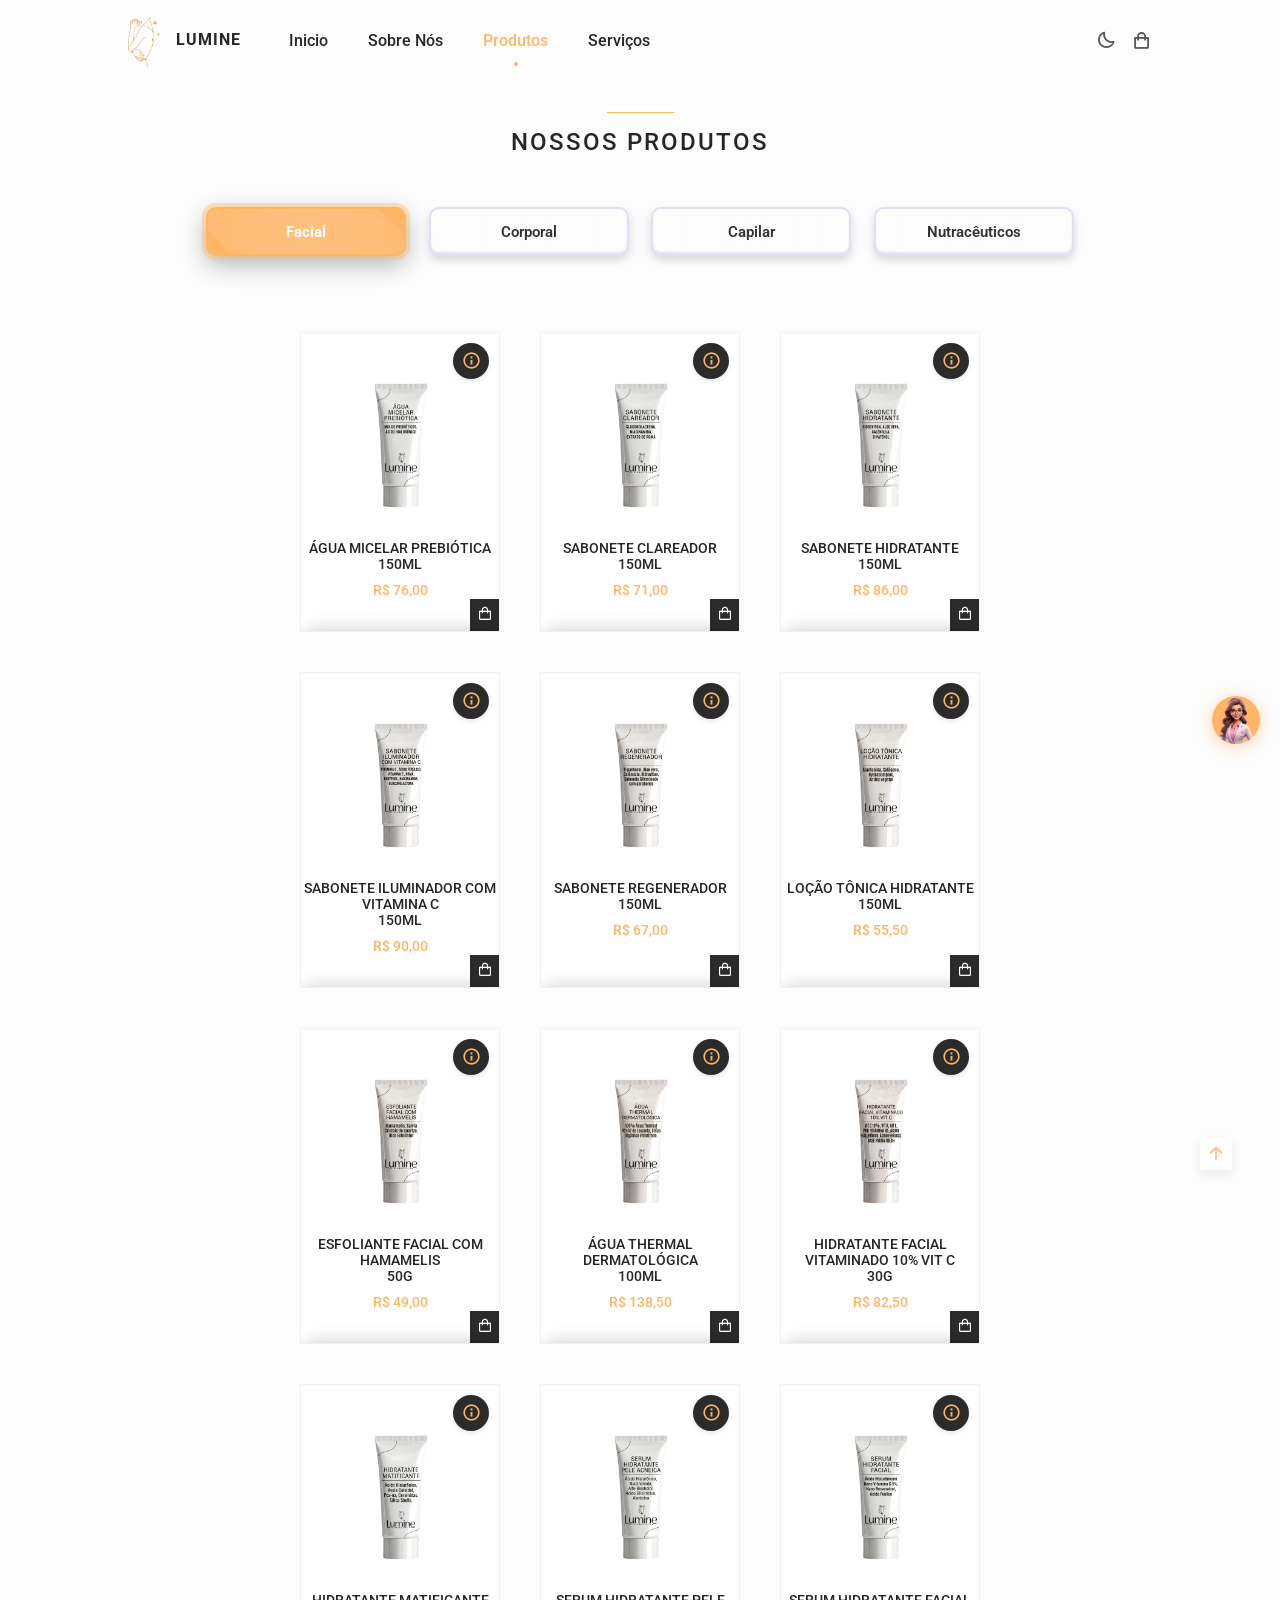
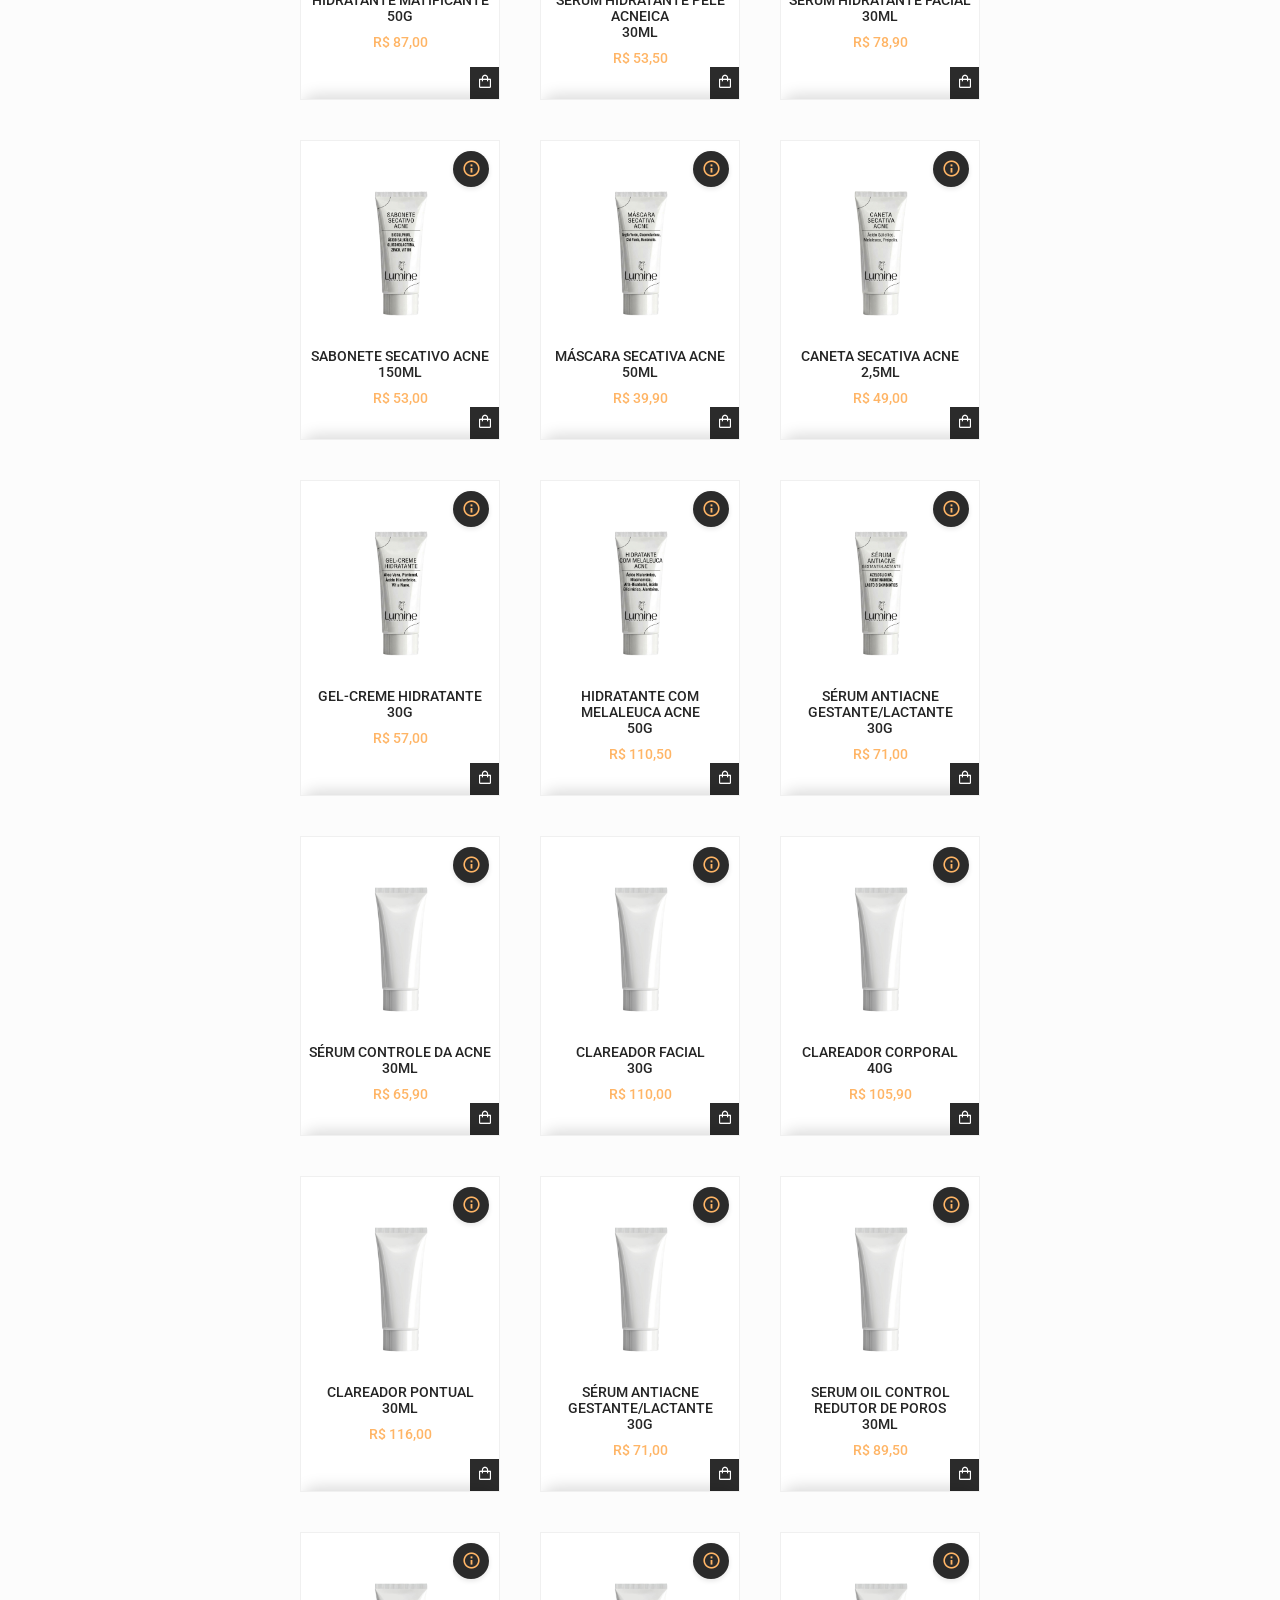
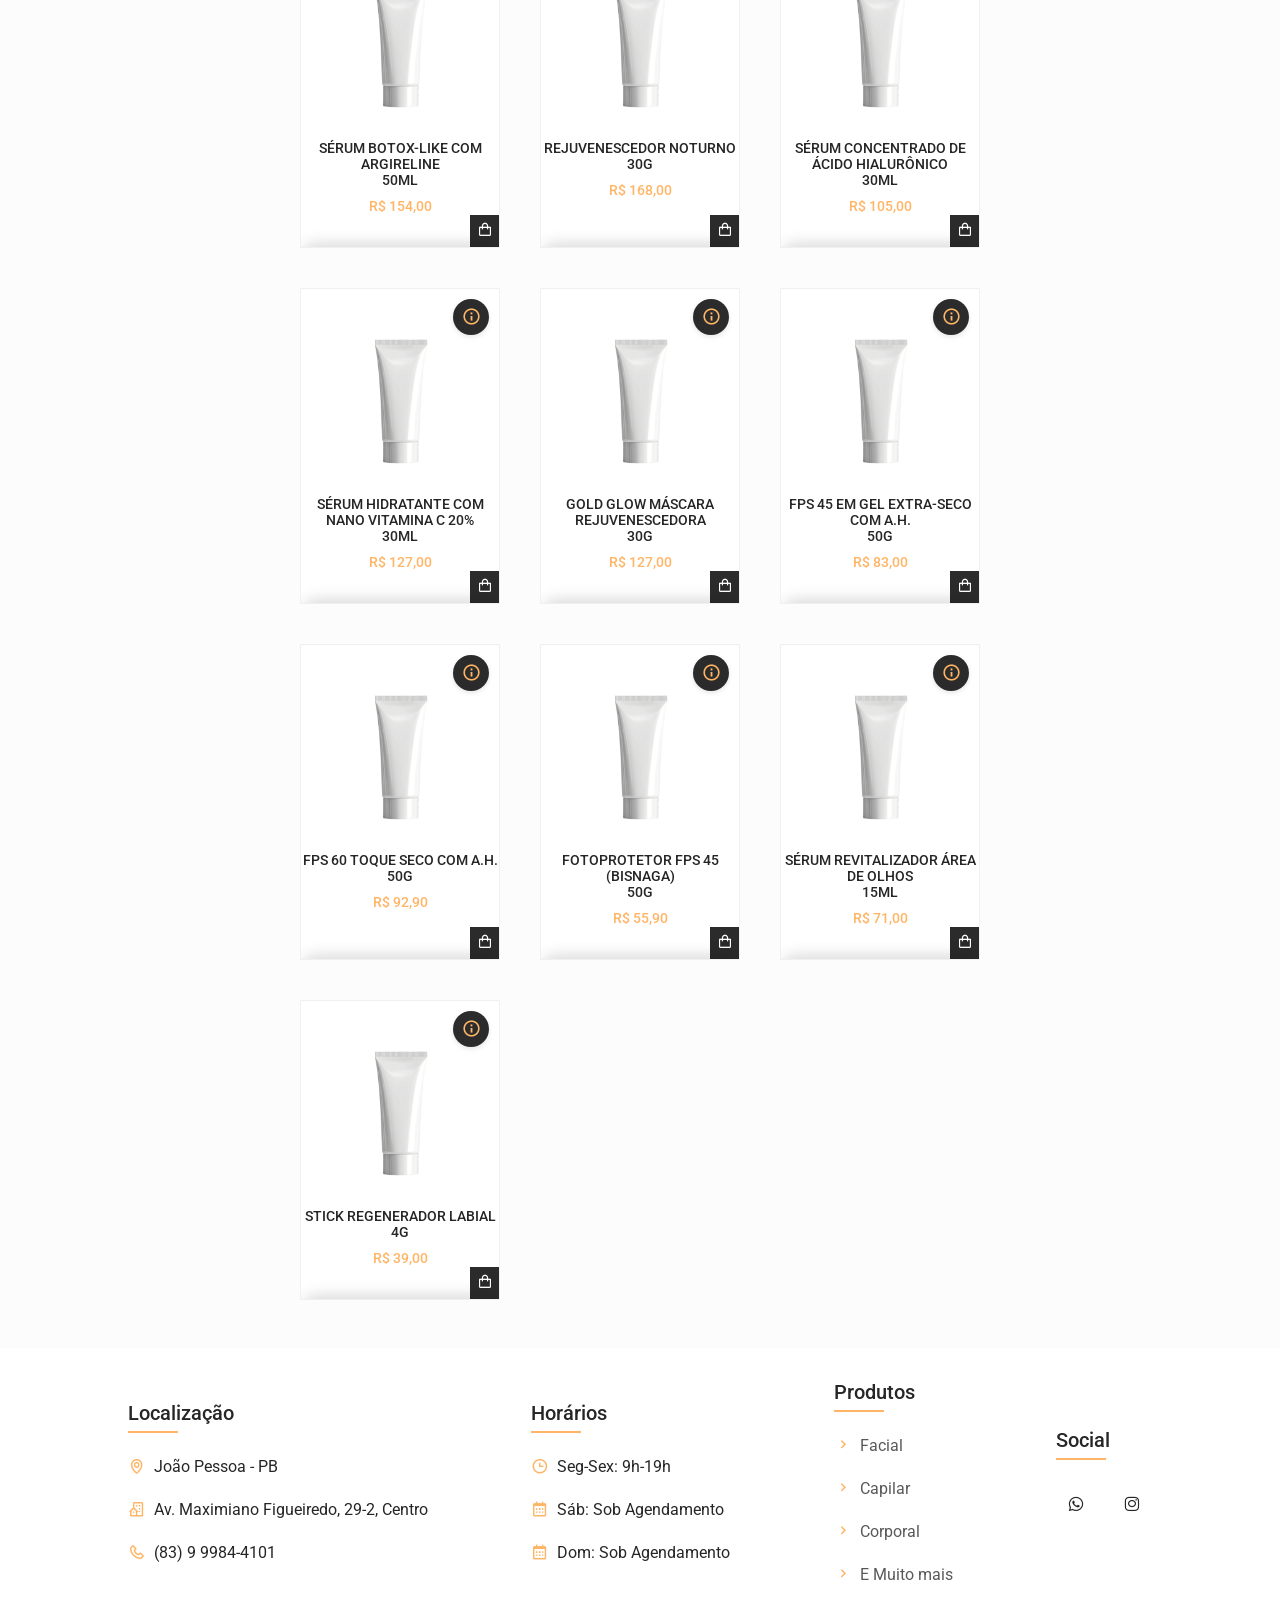
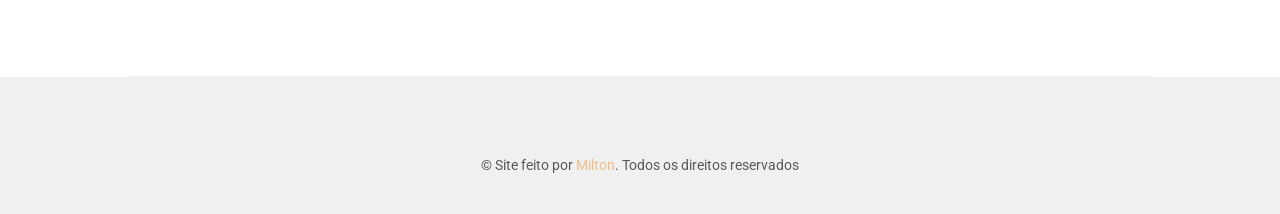
==== produtos.html @ 4dd84fb2 "Atualizando algumas informações de fotos para os produtos" ====
<!DOCTYPE html>
<html lang="pt-br">
  <head>
    <meta charset="UTF-8" />
    <meta name="viewport" content="width=device-width, initial-scale=1.0" />

    <!--=============== FAVICON ===============-->
    <link
      rel="shortcut icon"
      href="assets/img/Silhueta 03.png"
      type="image/x-icon"
    />

    <!--=============== BOXICONS ===============-->
    <link
      rel="stylesheet"
      href="https://cdn.jsdelivr.net/npm/boxicons@latest/css/boxicons.min.css"
    />

    <!--=============== SWIPER CSS ===============-->
    <link rel="stylesheet" href="assets/css/swiper-bundle.min.css" />

    <!--=============== CSS ===============-->
    <link rel="stylesheet" href="assets/css/styles.css" />
    <!-- rodape -->
    <link rel="stylesheet" href="assets/css/rodape.css" />
    <link rel="stylesheet" href="assets/css/swiper-bundle.min.css" />
    <!-- css sobre -->
    <link rel="stylesheet" href="assets/css/sobre.css" />
    <!-- Rodape -->
    <link rel="stylesheet" href="assets/css/rodape.css" />
    <link rel="shortcut icon" href="assets/img/Silhueta png 01.png" type="image/x-icon">

    <!-- produtos  -->
    <title>Lumine</title>
  </head>
  <body>
    <!--==================== HEADER ====================-->
    <header class="header" id="header">
      <nav class="nav container">
        <a href="index.html" class="nav__logo">
          <img
            src="./assets/img/Silhueta png 01.png"
            alt="Lumine"
            class="nav__logo-icon"
            onerror="this.style.display='none'"
          />
          <span>Lumine</span>
        </a>

        <div class="nav__menu" id="nav-menu">
          <ul class="nav__list">
            <li class="nav__item">
              <a href="index.html" class="nav__link">Inicio</a>
            </li>
            <li class="nav__item">
              <a href="sobre.html" class="nav__link">Sobre Nós</a>
            </li>
            <li class="nav__item">
              <a href="produtos.html" class="nav__link active-link">Produtos</a>
            </li>

            <li class="nav__item">
              <a href="servicos.html" class="nav__link">Serviços</a>
            </li>
          </ul>

          <div class="nav__close" id="nav-close">
            <i class="bx bx-x"></i>
          </div>
        </div>

        <div class="nav__btns">
          <!-- Theme change button -->
          <i class="bx bx-moon change-theme" id="theme-button"></i>

          <div class="nav__shop" id="cart-shop">
            <i class="bx bx-shopping-bag"></i>
          </div>

          <div class="nav__toggle" id="nav-toggle">
            <i class="bx bx-grid-alt"></i>
          </div>
        </div>
      </nav>
    </header>

    <!--==================== CART ====================-->
    <div class="cart" id="cart">
      <i class="bx bx-x cart__close" id="cart-close"></i>
      <h2 class="cart__title-center">Minha Sacola</h2>
      <div class="cart__container">
        <!-- Itens do carrinho serão adicionados dinamicamente aqui -->
      </div>
      <div class="cart__prices">
        <span class="cart__prices-item">0 items</span>
        <span class="cart__prices-total">$0</span>
      </div>
    </div>

    <!--==================== MAIN - APENAS PRODUTOS ====================-->
    <main class="main">
      <!--==================== PRODUTOS ====================-->
      <section class="products section container" id="products">
        <h2 class="section__title">Nossos Produtos</h2>

        <!-- Abas de Categorias (Responsivas) -->
        <div class="products__tabs">
          <button class="products__tab active" data-category="facial">
            Facial
          </button>
          <button class="products__tab" data-category="corporal">
            Corporal
          </button>
          <button class="products__tab" data-category="capilar">Capilar</button>
          <button class="products__tab" data-category="nutraceuticos">
            Nutracêuticos
          </button>
        </div>

        <style>
          /* Adicione isso no seu arquivo CSS */
          .nav__btns i {
            color: var(--text-color); /* Usa a cor do texto definida no tema */
            transition: color 0.3s ease;
          }

          /* No modo noturno, mesmo no topo da página */
          .dark-theme .nav__btns i {
            color: var(--text-color); /* Garante que a cor será visível */
          }

          /* Quando houver scroll */
          .scroll-header .nav__btns i {
            color: var(--text-color); /* Mantém a cor consistente */
          }
          /* Container de abas de produtos - ESTILO PRINCIPAL */
          /* CONTAINER PRINCIPAL */
          .products__tabs {
            display: flex;
            justify-content: center;
            flex-wrap: wrap;
            gap: 1rem;
            margin-bottom: 2.5rem;
            width: 100%;
            max-width: 100%;
            color: #333 !important; /* Cor fixa para modo claro */
          }
          .dark-theme .products__tab {
            color: white !important;
          }
          /* Isso deve resolver 99% dos casos */
          .products__tab:not(.active) {
            color: #333 !important;
          }

          .dark-theme .products__tab:not(.active) {
            color: white !important;
          }

          /* ESTILO BASE DOS BOTÕES */
          .products__tab {
            padding: 0.85rem 2rem;
            background: rgba(var(--button-color-rgb), 0.85);
            color: var(--text-color);
            border: 2px solid rgba(var(--first-color-rgb), 0.2);
            border-radius: 10px;
            cursor: pointer;
            font-size: 0.95rem;
            font-weight: 600;
            white-space: nowrap;
            transition: all 0.4s cubic-bezier(0.25, 0.8, 0.25, 1);
            backdrop-filter: blur(5px);
            box-shadow: 0 4px 8px rgba(0, 0, 0, 0.15),
              inset 0 1px 1px rgba(255, 255, 255, 0.1),
              inset 0 -2px 2px rgba(0, 0, 0, 0.1);
            position: relative;
            overflow: hidden;
            z-index: 1;
            text-align: center;
            flex: 1 0 auto;
            min-width: 120px;
            max-width: 200px;
            margin: 0.2rem;
          }

          /* EFEITO DE GRADIENTE ANIMADO */
          .products__tab::before {
            content: "";
            position: absolute;
            top: -100%;
            left: -100%;
            width: 300%;
            height: 300%;
            background: linear-gradient(
              45deg,
              transparent,
              rgba(255, 255, 255, 0.15),
              transparent
            );
            transform: rotate(45deg);
            transition: all 0.8s ease;
            z-index: -1;
          }

          /* HOVER EFFECT */
          .products__tab:hover {
            background: rgba(var(--button-color-alt-rgb), 0.9);
            color: #333 !important;
            transform: translateY(-3px);
            box-shadow: 0 8px 20px rgba(0, 0, 0, 0.2),
              inset 0 2px 2px rgba(255, 255, 255, 0.2),
              inset 0 -3px 3px rgba(0, 0, 0, 0.1);
            border-color: rgba(var(--first-color-rgb), 0.3);
          }

          .products__tab:hover::before {
            left: 100%;
            top: 100%;
          }

          /* BOTÃO ATIVO - DESTAQUE LARANJA COM PULSAÇÃO */
          .products__tab.active {
            background: hsl(31, 100%, 70%) !important;
            color: white !important; /* Mantém branco no laranja */
            font-weight: 700;
            animation: pulse-mobile 1.5s infinite;
            border-color: transparent;
            box-shadow: 0 0 0 4px rgba(255, 187, 102, 0.4),
              0 8px 25px rgba(0, 0, 0, 0.3);
          }

          /* ANIMAÇÃO DE PULSAÇÃO PARA DESKTOP */
          @keyframes pulse {
            0% {
              box-shadow: 0 0 0 0 rgba(255, 187, 102, 0.7),
                0 8px 25px rgba(0, 0, 0, 0.3);
            }
            70% {
              box-shadow: 0 0 0 15px rgba(255, 187, 102, 0),
                0 8px 25px rgba(0, 0, 0, 0.3);
            }
            100% {
              box-shadow: 0 0 0 0 rgba(255, 187, 102, 0),
                0 8px 25px rgba(0, 0, 0, 0.3);
            }
          }

          /* ANIMAÇÃO DE PULSAÇÃO OTIMIZADA PARA MOBILE */
          @keyframes pulse-mobile {
            0% {
              box-shadow: 0 0 0 0 rgba(255, 187, 102, 0.5),
                0 4px 12px rgba(0, 0, 0, 0.2);
            }
            70% {
              box-shadow: 0 0 0 10px rgba(255, 187, 102, 0),
                0 4px 12px rgba(0, 0, 0, 0.2);
            }
            100% {
              box-shadow: 0 0 0 0 rgba(255, 187, 102, 0),
                0 4px 12px rgba(0, 0, 0, 0.2);
            }
          }

          /* EFEITO DE CLIQUE */
          .products__tab:active {
            transform: scale(0.96) translateY(1px);
          }

          .products__tab:active::after {
            content: "";
            position: absolute;
            top: 50%;
            left: 50%;
            width: 8px;
            height: 8px;
            background: rgba(255, 255, 255, 0.9);
            border-radius: 100%;
            transform: scale(0);
            animation: splash 0.6s ease-out;
          }

          @keyframes splash {
            to {
              transform: scale(20);
              opacity: 0;
            }
          }

          /* RESPONSIVIDADE - 2 LINHAS COM 2 BOTÕES CADA */
          @media (max-width: 768px) {
            .products__tabs {
              display: grid;
              grid-template-columns: repeat(2, 1fr);
              gap: 0.8rem;
              padding: 0 0.5rem;
              justify-items: center;
            }

            .products__tab {
              width: 100%;
              max-width: 100%;
              padding: 0.8rem 0.5rem;
              font-size: 0.85rem;
              margin: 0;
              animation: none; /* Reset para garantir que pulse-mobile funcione */
            }

            /* Simplifica efeitos em mobile */
            .products__tab::before {
              display: none;
            }

            .products__tab:hover {
              transform: translateY(-2px);
            }

            .products__tab.active {
              animation: pulse-mobile 1.5s infinite; /* Agora funciona no mobile */
            }
          }

          /* AJUSTES PARA TELAS MUITO PEQUENAS */
          @media (max-width: 360px) {
            .products__tab {
              font-size: 0.8rem;
              padding: 0.7rem 0.3rem;
            }

            /* Pulsação mais sutil em telas muito pequenas */
            @keyframes pulse-mobile {
              0% {
                box-shadow: 0 0 0 0 rgba(255, 187, 102, 0.4),
                  0 2px 8px rgba(0, 0, 0, 0.2);
              }
              70% {
                box-shadow: 0 0 0 8px rgba(255, 187, 102, 0),
                  0 2px 8px rgba(0, 0, 0, 0.2);
              }
              100% {
                box-shadow: 0 0 0 0 rgba(255, 187, 102, 0),
                  0 2px 8px rgba(0, 0, 0, 0.2);
              }
            }
          }
          /* regras para modificação do texto dos botões  */

          /* Tamanho da logo nav bar */
          .nav__logo {
            display: flex;
            align-items: center;
            position: relative;
            z-index: 1;
          }

          .nav__logo-icon {
            height: 120%; /* Aumenta a altura relativa ao container */
            width: auto;
            max-height: 50px; /* Limite máximo */
            transition: all 0.3s ease;
            margin-right: 8px;
            transform: translateY(2px); /* Ajuste fino vertical */
          }

          /* Opcional: Efeito hover suave */
          .nav__logo:hover .nav__logo-icon {
            transform: translateY(2px) scale(1.1);
          }
        </style>

        <script>
          document.addEventListener("DOMContentLoaded", function () {
            const tabs = document.querySelectorAll(".products__tab");

            tabs.forEach((tab) => {
              tab.addEventListener("click", function () {
                // Remove a classe active de todos os botões
                tabs.forEach((t) => {
                  t.classList.remove("active");
                  t.style.backgroundColor = ""; // Reseta estilos inline
                });

                // Adiciona a classe active apenas no botão clicado
                this.classList.add("active");

                // Força a cor do tema usando !important no CSS
                // Não é necessário JavaScript para mudar a cor, apenas a classe
              });
            });
          });
        </script>
        <!-- Container dos Produtos (Mantenha suas classes) -->
        <div class="products__container grid section-fade">
          <!-- Produtos Faciais -->
          <article
            class="products__card facial section-fade"
            style="display: block"
          >
            <img
              src="assets/img/aguamicelarprebiotica.png"
              alt="Paleta Morphe 35O"
              class="products__img"
            />
            <h3 class="products__title">ÁGUA MICELAR PREBIÓTICA <br />150ML</h3>
            <span class="products__price">R$ 76,00</span>
            <button class="products__button">
              <i class="bx bx-shopping-bag"></i>
            </button>
            <!-- Botão de Informações -->
            <button class="info-button" aria-label="Informações do produto">
              <i class="bx bx-info-circle"></i>
            </button>
            <div class="product-info">
              <p>
                <span class="composicao">COMPOSIÇÃO:</span> <br />
                Mix de preobióticos, Ácido hialurônico
              </p>
            </div>
            <!-- Fim Botão de informação -->
          </article>
          <article
            class="products__card facial section-fade"
            style="display: block"
          >
            <img
              src="assets/img/saboneteclareador.png"
              alt="Blush Rare Beauty"
              class="products__img"
            />
            <h3 class="products__title">
              SABONETE CLAREADOR <br />
              150ML
            </h3>
            <span class="products__price">R$ 71,00</span>
            <button class="products__button">
              <i class="bx bx-shopping-bag"></i>
            </button>
            <!-- Botão de Informações -->
            <button class="info-button" aria-label="Informações do produto">
              <i class="bx bx-info-circle"></i>
            </button>
            <div class="product-info">
              <p>
                <span class="composicao">COMPOSIÇÃO:</span> <br />
                Gluconolactona, Niacinamida, Extrato de Romã
              </p>
            </div>
            <!-- Fim Botão de informação -->
          </article>
          <article
            class="products__card facial section-fade"
            style="display: block"
          >
            <img
              src="assets/img/sabonetehidratante.png"
              alt="Retinol CeraVe "
              class="products__img"
            />
            <h3 class="products__title">
              Sabonete Hidratante <br />
              150ML
            </h3>
            <span class="products__price">R$ 86,00</span>
            <button class="products__button">
              <i class="bx bx-shopping-bag"></i>
            </button>
            <!-- Botão de Informações -->
            <button class="info-button" aria-label="Informações do produto">
              <i class="bx bx-info-circle"></i>
            </button>
            <div class="product-info">
              <p>
                <span class="composicao">COMPOSIÇÃO:</span><br />
                Hidroviton, Aloe vera, Calêndula, D-patenol
              </p>
            </div>
            <!-- Fim Botão de informação -->
          </article>
          <article
            class="products__card facial section-fade"
            style="display: block"
          >
            <img
              src="assets/img/saboneteiluminadorcomvitaminac.png"
              alt="Água Micelar Garnier"
              class="products__img"
            />
            <h3 class="products__title">
              SABONETE ILUMINADOR COM VITAMINA C <br />
              150ML
            </h3>
            <span class="products__price">R$ 90,00</span>
            <button class="products__button">
              <i class="bx bx-shopping-bag"></i>
            </button>
            <!-- Botão de Informações -->
            <button class="info-button" aria-label="Informações do produto">
              <i class="bx bx-info-circle"></i>
            </button>
            <div class="product-info">
              <p>
                <span class="composicao">COMPOSIÇÃO:</span> <br />
                Vitamnina C, Ácido ferúlico, Vitamina E, Romã, Pantenol,
                Niacinamida, Gluconolactona
              </p>
            </div>
            <!-- Fim Botão de informação -->
          </article>
          <article class="products__card facial" style="display: block">
            <img
              src="assets/img/saboneteregenerador.png"
              alt="Shampoo Pantene Repair"
              class="products__img"
            />
            <h3 class="products__title">
              SABONETE REGENERADOR <br />
              150ML
            </h3>
            <span class="products__price">R$ 67,00</span>
            <button class="products__button">
              <i class="bx bx-shopping-bag"></i>
            </button>
            <!-- Botão de Informações -->
            <button class="info-button" aria-label="Informações do produto">
              <i class="bx bx-info-circle"></i>
            </button>
            <div class="product-info">
              <p>
                <span class="composicao">COMPOSIÇÃO:</span> <br />
                D-pantenol, Aloe vera, Calêndula, Hidroviton, Sabonete
                Glicerinado sem parabenos
              </p>
            </div>
            <!-- Fim Botão de informação -->
          </article>
          <article class="products__card facial" style="display: block">
            <img
              src="assets/img/locaotonicahidratante.png"
              alt="Leave-in Elseve 6 em 1 "
              class="products__img"
            />
            <h3 class="products__title">
              LOÇÃO TÔNICA HIDRATANTE <br />
              150ML
            </h3>
            <span class="products__price">R$ 55,50</span>
            <button class="products__button">
              <i class="bx bx-shopping-bag"></i>
            </button>
            <!-- Botão de Informações -->
            <button class="info-button" aria-label="Informações do produto">
              <i class="bx bx-info-circle"></i>
            </button>
            <div class="product-info">
              <p>
                <span class="composicao">COMPOSIÇÃO:</span> <br />
                Alantonina, Colágeno, Hydracomplex, Antiox vegetal
              </p>
            </div>
            <!-- Fim Botão de informação -->
          </article>
          <article class="products__card facial" style="display: block">
            <img
              src="assets/img/esfoliantefacialcomhamamelis.png"
              alt="Leave-in Elseve 6 em 1 "
              class="products__img"
            />
            <h3 class="products__title">
              ESFOLIANTE FACIAL COM HAMAMELIS <br />
              50G
            </h3>
            <span class="products__price">R$ 49,00</span>
            <button class="products__button">
              <i class="bx bx-shopping-bag"></i>
            </button>
            <!-- Botão de Informações -->
            <button class="info-button" aria-label="Informações do produto">
              <i class="bx bx-info-circle"></i>
            </button>
            <div class="product-info">
              <p>
                <span class="composicao">COMPOSIÇÃO:</span> <br />Hamamelis,
                Salviam Cristais de quartzo, Rice Exfoliator.
              </p>
            </div>
            <!-- Fim Botão de informação -->
          </article>
          <article class="products__card facial" style="display: block">
            <img
              src="assets/img/aguathermal.png"
              alt="Leave-in Elseve 6 em 1 "
              class="products__img"
            />
            <h3 class="products__title">
              ÁGUA THERMAL DERMATOLÓGICA <br />
              100ML
            </h3>
            <span class="products__price">R$ 138,50</span>
            <button class="products__button">
              <i class="bx bx-shopping-bag"></i>
            </button>
            <!-- Botão de Informações -->
            <button class="info-button" aria-label="Informações do produto">
              <i class="bx bx-info-circle"></i>
            </button>
            <div class="product-info">
              <p>
                <span class="composicao">COMPOSIÇÃO:</span> <br />
                100% Água Thermal H2s02 de Lavanda, Silíco Orgânico Vetorizado.
              </p>
            </div>
            <!-- Fim Botão de informação -->
          </article>
          <article class="products__card facial" style="display: block">
            <img
              src="assets/img/hidratantefacialvitaminado.png"
              alt="Leave-in Elseve 6 em 1 "
              class="products__img"
            />
            <h3 class="products__title">
              HIDRATANTE FACIAL VITAMINADO 10% VIT C <br />
              30G
            </h3>
            <span class="products__price">R$ 82,50</span>
            <button class="products__button">
              <i class="bx bx-shopping-bag"></i>
            </button>
            <!-- Botão de Informações -->
            <button class="info-button" aria-label="Informações do produto">
              <i class="bx bx-info-circle"></i>
            </button>
            <div class="product-info">
              <p>
                <span class="composicao">COMPOSIÇÃO:</span> <br />Vit C 10%, Vit
                A, Vit E, Pró-Vitamina B5, Ácido Hialurônico, Ácido Ferúlico,
                Base Hydra Fresh.
              </p>
            </div>
            <!-- Fim Botão de informação -->
          </article>
          <article class="products__card facial" style="display: block">
            <img
              src="assets/img/hidratantematificante.png"
              alt="Leave-in Elseve 6 em 1 "
              class="products__img"
            />
            <h3 class="products__title">
              HIDRATANTE MATIFICANTE<br />
              50G
            </h3>
            <span class="products__price">R$ 87,00</span>
            <button class="products__button">
              <i class="bx bx-shopping-bag"></i>
            </button>
            <!-- Botão de Informações -->
            <button class="info-button" aria-label="Informações do produto">
              <i class="bx bx-info-circle"></i>
            </button>
            <div class="product-info">
              <p>
                <span class="composicao">COMPOSIÇÃO:</span> <br />
                Ácido Hialurôico, Aveia Coloidal, Pca-na, Ceramidas, Sílica
                Shells.
              </p>
            </div>
            <!-- Fim Botão de informação -->
          </article>
          <article class="products__card facial" style="display: block">
            <img
              src="assets/img/SERUMHIDRATANTEPELE.png"
              alt="Leave-in Elseve 6 em 1 "
              class="products__img"
            />
            <h3 class="products__title">
              SERUM HIDRATANTE PELE ACNEICA<br />
              30ML
            </h3>
            <span class="products__price">R$ 53,50</span>
            <button class="products__button">
              <i class="bx bx-shopping-bag"></i>
            </button>
            <!-- Botão de Informações -->
            <button class="info-button" aria-label="Informações do produto">
              <i class="bx bx-info-circle"></i>
            </button>
            <div class="product-info">
              <p>
                <span class="composicao">COMPOSIÇÃO:</span> <br />
                Ácido Hialurônico, Niacinamida, Alfa-Bisabolol, Ácido
                Glicirrízico, Alantoína
              </p>
            </div>
            <!-- Fim Botão de informação -->
          </article>
          <article class="products__card facial" style="display: block">
            <img
              src="assets/img/SERUM HIDRATANTE FACIAL.png"
              alt="Leave-in Elseve 6 em 1 "
              class="products__img"
            />
            <h3 class="products__title">
              SERUM HIDRATANTE FACIAL<br />
              30ML
            </h3>
            <span class="products__price">R$ 78,90</span>
            <button class="products__button">
              <i class="bx bx-shopping-bag"></i>
            </button>
            <!-- Botão de Informações -->
            <button class="info-button" aria-label="Informações do produto">
              <i class="bx bx-info-circle"></i>
            </button>
            <div class="product-info">
              <p>
                <span class="composicao">COMPOSIÇÃO:</span> <br />
                Ácido Hialurônicom Nano Vitamina C 5%, Nano Resveratrol, Ácido
                Feúlico.
              </p>
            </div>
            <!-- Fim Botão de informação -->
          </article>
          <article class="products__card facial" style="display: block">
            <img
              src="assets/img/SABONETE SECATIVO ACNE.png"
              alt="Leave-in Elseve 6 em 1 "
              class="products__img"
            />
            <h3 class="products__title">
              SABONETE SECATIVO ACNE <br />
              150ML
            </h3>
            <span class="products__price">R$ 53,00</span>
            <button class="products__button">
              <i class="bx bx-shopping-bag"></i>
            </button>
            <!-- Botão de Informações -->
            <button class="info-button" aria-label="Informações do produto">
              <i class="bx bx-info-circle"></i>
            </button>
            <div class="product-info">
              <p>
                <span class="composicao">COMPOSIÇÃO:</span> <br />
                Biosulphur, Ácido Salicílico, Gluconolactona, Zinco, Vit B6
              </p>
            </div>
            <!-- Fim Botão de informação -->
          </article>
          <article class="products__card facial" style="display: block">
            <img
              src="assets/img/MÁSCARA SECATIVA ACNE.png"
              alt="Leave-in Elseve 6 em 1 "
              class="products__img"
            />
            <h3 class="products__title">
              MÁSCARA SECATIVA ACNE<br />
              50ML
            </h3>
            <span class="products__price">R$ 39,90</span>
            <button class="products__button">
              <i class="bx bx-shopping-bag"></i>
            </button>
            <!-- Botão de Informações -->
            <button class="info-button" aria-label="Informações do produto">
              <i class="bx bx-info-circle"></i>
            </button>
            <div class="product-info">
              <p>
                <span class="composicao">COMPOSIÇÃO:</span> <br />Argila Verde,
                Gluconolactona, Chá Verde, Hamamelis.
              </p>
            </div>
            <!-- Fim Botão de informação -->
          </article>
          <article class="products__card facial" style="display: block">
            <img
              src="assets/img/CANETA SECATIVA ACNE.png"
              alt="Leave-in Elseve 6 em 1 "
              class="products__img"
            />
            <h3 class="products__title">
              CANETA SECATIVA ACNE <br />
              2,5ML
            </h3>
            <span class="products__price">R$ 49,00</span>
            <button class="products__button">
              <i class="bx bx-shopping-bag"></i>
            </button>
            <!-- Botão de Informações -->
            <button class="info-button" aria-label="Informações do produto">
              <i class="bx bx-info-circle"></i>
            </button>
            <div class="product-info">
              <p>
                <span class="composicao">COMPOSIÇÃO:</span> <br />
                Ácido Salicílico, Melaleuca, Própolis.
              </p>
            </div>
            <!-- Fim Botão de informação -->
          </article>
          <article class="products__card facial" style="display: block">
            <img
              src="assets/img/GEL-CREME HIDRATANTE.png"
              alt="Leave-in Elseve 6 em 1 "
              class="products__img"
            />
            <h3 class="products__title">
              GEL-CREME HIDRATANTE<br />
              30G
            </h3>
            <span class="products__price">R$ 57,00</span>
            <button class="products__button">
              <i class="bx bx-shopping-bag"></i>
            </button>
            <!-- Botão de Informações -->
            <button class="info-button" aria-label="Informações do produto">
              <i class="bx bx-info-circle"></i>
            </button>
            <div class="product-info">
              <p>
                <span class="composicao">COMPOSIÇÃO:</span> <br />
                Aloe Vera, Pantenol, Ácido Hialurônico, Vit a Nano.
              </p>
            </div>
            <!-- Fim Botão de informação -->
          </article>
          <article class="products__card facial" style="display: block">
            <img
              src="assets/img/HIDRATANTE COM MELALEUCA ACNE.png"
              alt="Leave-in Elseve 6 em 1 "
              class="products__img"
            />
            <h3 class="products__title">
              HIDRATANTE COM MELALEUCA ACNE <br />
              50G
            </h3>
            <span class="products__price">R$ 110,50</span>
            <button class="products__button">
              <i class="bx bx-shopping-bag"></i>
            </button>
            <!-- Botão de Informações -->
            <button class="info-button" aria-label="Informações do produto">
              <i class="bx bx-info-circle"></i>
            </button>
            <div class="product-info">
              <p>
                <span class="composicao">COMPOSIÇÃO:</span> <br />
                Ácido Hialurôico, Niacinamida, Alfa-Bisabolol, Ácido
                Glicirrízico, Alantoína.
              </p>
            </div>
            <!-- Fim Botão de informação -->
          </article>
          <article class="products__card facial" style="display: block">
            <img
              src="assets/img/SÉRUM ANTIACNE GESTANTELACTANTE.png"
              alt="Leave-in Elseve 6 em 1 "
              class="products__img"
            />
            <h3 class="products__title">
              SÉRUM ANTIACNE GESTANTE/LACTANTE <br />
              30G
            </h3>
            <span class="products__price">R$ 71,00</span>
            <button class="products__button">
              <i class="bx bx-shopping-bag"></i>
            </button>
            <!-- Botão de Informações -->
            <button class="info-button" aria-label="Informações do produto">
              <i class="bx bx-info-circle"></i>
            </button>
            <div class="product-info">
              <p>
                <span class="composicao">COMPOSIÇÃO:</span> <br />
                Azeloglicina, Nicotinamida, Lacto B Skinbiotics.
              </p>
            </div>
            <!-- Fim Botão de informação -->
          </article>
          <article class="products__card facial" style="display: block">
            <img
              src="assets/img/embalagem_1.png"
              alt="Leave-in Elseve 6 em 1 "
              class="products__img"
            />
            <h3 class="products__title">
              SÉRUM CONTROLE DA ACNE <br />
              30ML
            </h3>
            <span class="products__price">R$ 65,90</span>
            <button class="products__button">
              <i class="bx bx-shopping-bag"></i>
            </button>
            <!-- Botão de Informações -->
            <button class="info-button" aria-label="Informações do produto">
              <i class="bx bx-info-circle"></i>
            </button>
            <div class="product-info">
              <p>
                <span class="composicao">COMPOSIÇÃO:</span> <br />
                Sebonormine, Niacinamida PC, Zinco, Vitamina B6, Complexo
                Calmante.
              </p>
            </div>
            <!-- Fim Botão de informação -->
          </article>
          <article class="products__card facial" style="display: block">
            <img
              src="assets/img/embalagem_1.png"
              alt="Leave-in Elseve 6 em 1 "
              class="products__img"
            />
            <h3 class="products__title">
              CLAREADOR FACIAL <br />
              30G
            </h3>
            <span class="products__price">R$ 110,00</span>
            <button class="products__button">
              <i class="bx bx-shopping-bag"></i>
            </button>
            <!-- Botão de Informações -->
            <button class="info-button" aria-label="Informações do produto">
              <i class="bx bx-info-circle"></i>
            </button>
            <div class="product-info">
              <p>
                <span class="composicao">COMPOSIÇÃO:</span> <br />
                Hexylresorcinol, Niacinamida PC, Vitamina C, Ácido Nano Kójico,
                Resveratrol.
              </p>
            </div>
            <!-- Fim Botão de informação -->
          </article>
          <article class="products__card facial" style="display: block">
            <img
              src="assets/img/embalagem_1.png"
              alt="Leave-in Elseve 6 em 1 "
              class="products__img"
            />
            <h3 class="products__title">
              CLAREADOR CORPORAL <br />
              40G
            </h3>
            <span class="products__price">R$ 105,90</span>
            <button class="products__button">
              <i class="bx bx-shopping-bag"></i>
            </button>
            <!-- Botão de Informações -->
            <button class="info-button" aria-label="Informações do produto">
              <i class="bx bx-info-circle"></i>
            </button>
            <div class="product-info">
              <p>
                <span class="composicao">COMPOSIÇÃO:</span> <br />Ácido
                Tranexâmico, Niacinamida PC, Vitamina C, Ácido Nano Kójico,
                Resveratrol.
              </p>
            </div>
            <!-- Fim Botão de informação -->
          </article>
          <article class="products__card facial" style="display: block">
            <img
              src="assets/img/embalagem_1.png"
              alt="Leave-in Elseve 6 em 1 "
              class="products__img"
            />
            <h3 class="products__title">
              CLAREADOR PONTUAL <br />
              30ML
            </h3>
            <span class="products__price">R$ 116,00</span>
            <button class="products__button">
              <i class="bx bx-shopping-bag"></i>
            </button>
            <!-- Botão de Informações -->
            <button class="info-button" aria-label="Informações do produto">
              <i class="bx bx-info-circle"></i>
            </button>
            <div class="product-info">
              <p>
                <span class="composicao">COMPOSIÇÃO:</span><br />
                Alfa Arbutin, Ácido Tranexâmico, Niacinamida PC, Nano TGP-2
                Peptideo, Alfa-Bisabolol, Lanablue.
              </p>
            </div>
            <!-- Fim Botão de informação -->
          </article>
          <article class="products__card facial" style="display: block">
            <img
              src="assets/img/embalagem_1.png"
              alt="Leave-in Elseve 6 em 1 "
              class="products__img"
            />
            <h3 class="products__title">
              SÉRUM ANTIACNE GESTANTE/LACTANTE <br />
              30G
            </h3>
            <span class="products__price">R$ 71,00</span>
            <button class="products__button">
              <i class="bx bx-shopping-bag"></i>
            </button>
            <!-- Botão de Informações -->
            <button class="info-button" aria-label="Informações do produto">
              <i class="bx bx-info-circle"></i>
            </button>
            <div class="product-info">
              <p>
                <span class="composicao">COMPOSIÇÃO:</span> <br />
                Azeloglicina, Nicotinamida, Lacto B Skinbiotics.
              </p>
            </div>
            <!-- Fim Botão de informação -->
          </article>
          <article class="products__card facial" style="display: block">
            <img
              src="assets/img/embalagem_1.png"
              alt="Leave-in Elseve 6 em 1 "
              class="products__img"
            />
            <h3 class="products__title">
              SERUM OIL CONTROL REDUTOR DE POROS <br />
              30ML
            </h3>
            <span class="products__price">R$ 89,50</span>
            <button class="products__button">
              <i class="bx bx-shopping-bag"></i>
            </button>
            <!-- Botão de Informações -->
            <button class="info-button" aria-label="Informações do produto">
              <i class="bx bx-info-circle"></i>
            </button>
            <div class="product-info">
              <p>
                <span class="composicao">COMPOSIÇÃO:</span> <br />
                Sebonormine, Miniporyl, Asebiol, Niacinamida PC, Zinco, Vitamina
                B6
              </p>
            </div>
            <!-- Fim Botão de informação -->
          </article>
          <article class="products__card facial" style="display: block">
            <img
              src="assets/img/embalagem_1.png"
              alt="Leave-in Elseve 6 em 1 "
              class="products__img"
            />
            <h3 class="products__title">
              SÉRUM BOTOX-LIKE COM ARGIRELINE <br />
              50ML
            </h3>
            <span class="products__price">R$ 154,00</span>
            <button class="products__button">
              <i class="bx bx-shopping-bag"></i>
            </button>
            <!-- Botão de Informações -->
            <button class="info-button" aria-label="Informações do produto">
              <i class="bx bx-info-circle"></i>
            </button>
            <div class="product-info">
              <p>
                <span class="composicao">COMPOSIÇÃO:</span> <br />
                Agireline 5%.
              </p>
            </div>
            <!-- Fim Botão de informação -->
          </article>
          <article class="products__card facial" style="display: block">
            <img
              src="assets/img/embalagem_1.png"
              alt="Leave-in Elseve 6 em 1 "
              class="products__img"
            />
            <h3 class="products__title">
              REJUVENESCEDOR NOTURNO <br />
              30G
            </h3>
            <span class="products__price">R$ 168,00</span>
            <button class="products__button">
              <i class="bx bx-shopping-bag"></i>
            </button>
            <!-- Botão de Informações -->
            <button class="info-button" aria-label="Informações do produto">
              <i class="bx bx-info-circle"></i>
            </button>
            <div class="product-info">
              <p>
                <span class="composicao">COMPOSIÇÃO:</span> <br />
                Retinol, Sculptessence, Coenzima Q10, Lanablue, Resveratrol,
                Ácido Hialurôico Vetorizado
              </p>
            </div>
            <!-- Fim Botão de informação -->
          </article>
          <article class="products__card facial" style="display: block">
            <img
              src="assets/img/embalagem_1.png"
              alt="Leave-in Elseve 6 em 1 "
              class="products__img"
            />
            <h3 class="products__title">
              SÉRUM CONCENTRADO DE ÁCIDO HIALURÔNICO<br />
              30ML
            </h3>
            <span class="products__price">R$ 105,00</span>
            <button class="products__button">
              <i class="bx bx-shopping-bag"></i>
            </button>
            <!-- Botão de Informações -->
            <button class="info-button" aria-label="Informações do produto">
              <i class="bx bx-info-circle"></i>
            </button>
            <div class="product-info">
              <p>
                <span class="composicao">COMPOSIÇÃO:</span> <br />
                Ácido Hialurôico, Hyaxel, Oligo Há, Niacinamida PC, D-pantenol,
                Hidroviton, Água Thermal.
              </p>
            </div>
            <!-- Fim Botão de informação -->
          </article>
          <article class="products__card facial" style="display: block">
            <img
              src="assets/img/embalagem_1.png"
              alt="Leave-in Elseve 6 em 1 "
              class="products__img"
            />
            <h3 class="products__title">
              SÉRUM HIDRATANTE COM NANO VITAMINA C 20% <br />
              30ML
            </h3>
            <span class="products__price">R$ 127,00</span>
            <button class="products__button">
              <i class="bx bx-shopping-bag"></i>
            </button>
            <!-- Botão de Informações -->
            <button class="info-button" aria-label="Informações do produto">
              <i class="bx bx-info-circle"></i>
            </button>
            <div class="product-info">
              <p>
                <span class="composicao">COMPOSIÇÃO:</span><br />
                Ácido Hialurôico, Nano Vitamina C 20%, Vitamina E, Nano
                Resveratrol, Ácido Ferúlico.
              </p>
            </div>
            <!-- Fim Botão de informação -->
          </article>
          <article class="products__card facial" style="display: block">
            <img
              src="assets/img/embalagem_1.png"
              alt="Leave-in Elseve 6 em 1 "
              class="products__img"
            />
            <h3 class="products__title">
              GOLD GLOW MÁSCARA REJUVENESCEDORA <br />
              30G
            </h3>
            <span class="products__price">R$ 127,00</span>
            <button class="products__button">
              <i class="bx bx-shopping-bag"></i>
            </button>
            <!-- Botão de Informações -->
            <button class="info-button" aria-label="Informações do produto">
              <i class="bx bx-info-circle"></i>
            </button>
            <div class="product-info">
              <p>
                <span class="composicao">COMPOSIÇÃO:</span> <br />
                Gluconolactona, Ácido Ferúlico, Ácido Elágico, Phloretin.
              </p>
            </div>
            <!-- Fim Botão de informação -->
          </article>
          <article class="products__card facial" style="display: block">
            <img
              src="assets/img/embalagem_1.png"
              alt="Leave-in Elseve 6 em 1 "
              class="products__img"
            />
            <h3 class="products__title">
              FPS 45 EM GEL EXTRA-SECO COM A.H. <br />
              50G
            </h3>
            <span class="products__price">R$ 83,00</span>
            <button class="products__button">
              <i class="bx bx-shopping-bag"></i>
            </button>
            <!-- Botão de Informações -->
            <button class="info-button" aria-label="Informações do produto">
              <i class="bx bx-info-circle"></i>
            </button>
            <div class="product-info">
              <p>
                <span class="composicao">COMPOSIÇÃO:</span> <br />
                Ácido Hialurôico, Filtros UVA e UVB.
              </p>
            </div>
            <!-- Fim Botão de informação -->
          </article>
          <article class="products__card facial" style="display: block">
            <img
              src="assets/img/embalagem_1.png"
              alt="Leave-in Elseve 6 em 1 "
              class="products__img"
            />
            <h3 class="products__title">
              FPS 60 TOQUE SECO COM A.H. <br />
              50G
            </h3>
            <span class="products__price">R$ 92,90</span>
            <button class="products__button">
              <i class="bx bx-shopping-bag"></i>
            </button>
            <!-- Botão de Informações -->
            <button class="info-button" aria-label="Informações do produto">
              <i class="bx bx-info-circle"></i>
            </button>
            <div class="product-info">
              <p>
                <span class="composicao">COMPOSIÇÃO:</span> <br />
                Ácido Hialurôico, Filtros UVA e UVB.
              </p>
            </div>
            <!-- Fim Botão de informação -->
          </article>
          <article class="products__card facial" style="display: block">
            <img
              src="assets/img/embalagem_1.png"
              alt="Leave-in Elseve 6 em 1 "
              class="products__img"
            />
            <h3 class="products__title">
              FOTOPROTETOR FPS 45 (BISNAGA) <br />
              50G
            </h3>
            <span class="products__price">R$ 55,90</span>
            <button class="products__button">
              <i class="bx bx-shopping-bag"></i>
            </button>
            <!-- Botão de Informações -->
            <button class="info-button" aria-label="Informações do produto">
              <i class="bx bx-info-circle"></i>
            </button>
            <div class="product-info">
              <p>
                <span class="composicao">COMPOSIÇÃO:</span> <br />
                Vitamina E e Filtros UVA e UVB.
              </p>
            </div>
            <!-- Fim Botão de informação -->
          </article>
          <article class="products__card facial" style="display: block">
            <img
              src="assets/img/embalagem_1.png"
              alt="Leave-in Elseve 6 em 1 "
              class="products__img"
            />
            <h3 class="products__title">
              SÉRUM REVITALIZADOR ÁREA DE OLHOS <br />
              15ML
            </h3>
            <span class="products__price">R$ 71,00</span>
            <button class="products__button">
              <i class="bx bx-shopping-bag"></i>
            </button>
            <!-- Botão de Informações -->
            <button class="info-button" aria-label="Informações do produto">
              <i class="bx bx-info-circle"></i>
            </button>
            <div class="product-info">
              <p>
                <span class="composicao">COMPOSIÇÃO:</span> <br />
                Vitamina C, Ácido Tranexâmico, Ácido Hialurôico Vetorizado,
                Meyanol, Resveratrol.
              </p>
            </div>
            <!-- Fim Botão de informação -->
          </article>
          <article class="products__card facial" style="display: block">
            <img
              src="assets/img/embalagem_1.png"
              alt="Leave-in Elseve 6 em 1 "
              class="products__img"
            />
            <h3 class="products__title">
              STICK REGENERADOR LABIAL <br />
              4G
            </h3>
            <span class="products__price">R$ 39,00</span>
            <button class="products__button">
              <i class="bx bx-shopping-bag"></i>
            </button>
            <!-- Botão de Informações -->
            <button class="info-button" aria-label="Informações do produto">
              <i class="bx bx-info-circle"></i>
            </button>
            <div class="product-info">
              <p>
                <span class="composicao">COMPOSIÇÃO:</span> <br />
                Vegelip, Pantenol, Vitamina E, Vitamina D, Modukine.
              </p>
            </div>
            <!-- Fim Botão de informação -->
          </article>

          <!-- Final do container Facial -->
          <!-- Produtos Corporais -->
          <article class="products__card corporal" style="display: none">
            <img
              src="assets/img/embalagem_1.png"
              alt="Shampoo Head & Shoulders"
              class="products__img"
            />
            <h3 class="products__title">
              CREME ANTIESTRIAS <br />
              200ML
            </h3>
            <span class="products__price">R$ 79,90</span>
            <button class="products__button">
              <i class="bx bx-shopping-bag"></i>
            </button>
            <!-- Botão de Informações -->
            <button class="info-button" aria-label="Informações do produto">
              <i class="bx bx-info-circle"></i>
            </button>
            <div class="product-info">
              <p>
                <span class="composicao">COMPOSIÇÃO:</span> <br />Colágeno,
                Elastina, Óleo de Rosa Mosquesta, óleo de Amêndoas Doces,
                Hidroviton, Alantonina, Thomucase.
              </p>
            </div>
            <!-- Fim Botão de informação -->
          </article>
          <article class="products__card corporal" style="display: none">
            <img
              src="assets/img/embalagem_1.png"
              alt="Tônico Capilar Pantene"
              class="products__img"
            />
            <h3 class="products__title">
              LOÇÃO FIRMADORA CORPORAL COM DMAE <br />
              150ML
            </h3>
            <span class="products__price">R$ 105,90</span>
            <button class="products__button">
              <i class="bx bx-shopping-bag"></i>
            </button>
            <!-- Botão de Informações -->
            <button class="info-button" aria-label="Informações do produto">
              <i class="bx bx-info-circle"></i>
            </button>
            <div class="product-info">
              <p>
                <span class="composicao">COMPOSIÇÃO:</span> <br />
                Dmae, Colágeno, Elastina, Ácido Hialurôico, Pantenol.
              </p>
            </div>
            <!-- Fim Botão de informação -->
          </article>
          <article class="products__card corporal" style="display: none">
            <img
              src="assets/img/embalagem_1.png"
              alt="Sabonete Lux"
              class="products__img"
            />
            <h3 class="products__title">
              GEL-CREME PARA FOLICULITE <br />
              100G
            </h3>
            <span class="products__price">R$ 88,00</span>
            <button class="products__button">
              <i class="bx bx-shopping-bag"></i>
            </button>
            <!-- Botão de Informações -->
            <button class="info-button" aria-label="Informações do produto">
              <i class="bx bx-info-circle"></i>
            </button>
            <div class="product-info">
              <p>
                <span class="composicao">COMPOSIÇÃO:</span> <br />
                Pca-na, Alfa-Bisabolol, Ácido Salicílico, Lactil.
              </p>
            </div>
            <!-- Fim Botão de informação -->
          </article>
          <article class="products__card corporal" style="display: none">
            <img
              src="assets/img/embalagem_1.png"
              alt="Rexona Clinical "
              class="products__img"
            />
            <h3 class="products__title">
              GEL ESFOLIANTE CORPORAL COM ALOE VERA E CAMOMILA <br />
              150G
            </h3>
            <span class="products__price">R$ 75,00</span>
            <button class="products__button">
              <i class="bx bx-shopping-bag"></i>
            </button>
            <!-- Botão de Informações -->
            <button class="info-button" aria-label="Informações do produto">
              <i class="bx bx-info-circle"></i>
            </button>
            <div class="product-info">
              <p>
                <span class="composicao">COMPOSIÇÃO:</span> <br />
                Camomila, Aloe Vera, Cristais de Quartzo, Microesferas
                Natuarais.
              </p>
            </div>
            <!-- Fim Botão de informação -->
          </article>
          <article class="products__card corporal" style="display: none">
            <img
              src="assets/img/embalagem_1.png"
              alt="Perfume Natura Ekos"
              class="products__img"
            />
            <h3 class="products__title">
              GEL DE MASSAGEM PARA DESCONFORTO MUSCULAR <br />
              150G
            </h3>
            <span class="products__price">R$ 47,00</span>
            <button class="products__button">
              <i class="bx bx-shopping-bag"></i>
            </button>
            <!-- Botão de Informações -->
            <button class="info-button" aria-label="Informações do produto">
              <i class="bx bx-info-circle"></i>
            </button>
            <div class="product-info">
              <p>
                <span class="composicao">COMPOSIÇÃO:</span> <br />
                Mentol, Cânfora, Copaíba, Ginkgo Biloba, , Cordia Verbenacea,
                Saliciato de Metil, Arnica.
              </p>
            </div>
            <!-- Fim Botão de informação -->
          </article>
          <article class="products__card corporal" style="display: none">
            <img
              src="assets/img/embalagem_1.png"
              alt="Perfume Floratta"
              class="products__img"
            />
            <h3 class="products__title">
              CREME REDUTOR DE MEDIDAS <br />
              250G
            </h3>
            <span class="products__price">R$ 71,00</span>
            <button class="products__button">
              <i class="bx bx-shopping-bag"></i>
            </button>
            <!-- Botão de Informações -->
            <button class="info-button" aria-label="Informações do produto">
              <i class="bx bx-info-circle"></i>
            </button>
            <div class="product-info">
              <p>
                <span class="composicao">COMPOSIÇÃO:</span> <br />
                Cafeine-Carnitine Complex, Arnica, Algas Marinhas, Ginkgo
                Biloba, Centella Asiatica, Castanha da Índia.
              </p>
            </div>
            <!-- Fim Botão de informação -->
          </article>
          <article class="products__card corporal" style="display: none">
            <img
              src="assets/img/embalagem_1.png"
              alt="Perfume Floratta"
              class="products__img"
            />
            <h3 class="products__title">
              GEL REDUTOR CRIOTERÁPICO ESPECIAL <br />
              200G
            </h3>
            <span class="products__price">R$ 52,00</span>
            <button class="products__button">
              <i class="bx bx-shopping-bag"></i>
            </button>
            <!-- Botão de Informações -->
            <button class="info-button" aria-label="Informações do produto">
              <i class="bx bx-info-circle"></i>
            </button>
            <div class="product-info">
              <p>
                <span class="composicao">COMPOSIÇÃO:</span> <br />
                Cânfora, Mentol, Centella Asiática, Castanha da Índia.
              </p>
            </div>
            <!-- Fim Botão de informação -->
          </article>
          <article class="products__card corporal" style="display: none">
            <img
              src="assets/img/embalagem_1.png"
              alt="Perfume Floratta"
              class="products__img"
            />
            <h3 class="products__title">
              HIDRATANTE PARA AS MÃOS COM ÁCIDO HIALURÔNICO <br />
              50G
            </h3>
            <span class="products__price">R$ 47,00</span>
            <button class="products__button">
              <i class="bx bx-shopping-bag"></i>
            </button>
            <!-- Botão de Informações -->
            <button class="info-button" aria-label="Informações do produto">
              <i class="bx bx-info-circle"></i>
            </button>
            <div class="product-info">
              <p>
                <span class="composicao">COMPOSIÇÃO:</span> <br />
                Ácido Hialurôico, D-pantenol, Niacinamida, Vitamina A, Vitamina
                E, Extrato de Aveia.
              </p>
            </div>
            <!-- Fim Botão de informação -->
          </article>
          <article class="products__card corporal" style="display: none">
            <img
              src="assets/img/embalagem_1.png"
              alt="Perfume Floratta"
              class="products__img"
            />
            <h3 class="products__title">
              CREME PARA RACHADURAS DOS PÉS <br />
              50G
            </h3>
            <span class="products__price">R$ 44,00</span>
            <button class="products__button">
              <i class="bx bx-shopping-bag"></i>
            </button>
            <!-- Botão de Informações -->
            <button class="info-button" aria-label="Informações do produto">
              <i class="bx bx-info-circle"></i>
            </button>
            <div class="product-info">
              <p>
                <span class="composicao">COMPOSIÇÃO:</span> <br />
                Ureia, Ácido Salicílico, Alantoína, Vitamina E, Mentol.
              </p>
            </div>
            <!-- Fim Botão de informação -->
          </article>
          <!-- Final dos produtos corporal -->
          <!-- Produtos Capilares -->
          <article class="products__card capilar" style="display: none">
            <img
              src="assets/img/embalagem_1.png"
              alt="Hidratante CeraVe PM"
              class="products__img"
            />
            <h3 class="products__title">
              FLUIDO ESTIMULANTE PARA BARBA <br />
              30ML
            </h3>
            <span class="products__price">R$ 71,00</span>
            <button class="products__button">
              <i class="bx bx-shopping-bag"></i>
            </button>
            <!-- Botão de Informações -->
            <button class="info-button" aria-label="Informações do produto">
              <i class="bx bx-info-circle"></i>
            </button>
            <div class="product-info">
              <p>
                <span class="composicao">COMPOSIÇÃO:</span> <br />Minoxidil,
                D-pantenol, Fator de Crescimento AFGF, Fator de Crescimento
                VGRF, Bioex Capilar.
              </p>
            </div>
            <!-- Fim Botão de informação -->
          </article>
          <article class="products__card capilar" style="display: none">
            <img
              src="assets/img/embalagem_1.png"
              alt="Água Micelar Bioderma"
              class="products__img"
            />
            <h3 class="products__title">
              GEL CALMANTE PÓS BARBA <br />
              50G
            </h3>
            <span class="products__price">R$ 43,00</span>
            <button class="products__button">
              <i class="bx bx-shopping-bag"></i>
            </button>
            <!-- Botão de Informações -->
            <button class="info-button" aria-label="Informações do produto">
              <i class="bx bx-info-circle"></i>
            </button>
            <div class="product-info">
              <p>
                <span class="composicao">COMPOSIÇÃO:</span> <br />Portulaca
                Extract, D-pantenol, Aloe Vera, Camomila, Alantoína,
                Alfa-Bisabolol, Mentol.
              </p>
            </div>
            <!-- Fim Botão de informação -->
          </article>
          <article class="products__card capilar" style="display: none">
            <img
              src="assets/img/embalagem_1.png"
              alt="Finalizador de Cachos Lola "
              class="products__img"
            />
            <h3 class="products__title">
              CANETA PARA CRESCIMENTO DE CÍLIOS E SOBRANCELHA <br />
              2,5ML
            </h3>
            <span class="products__price">R$ 49,90</span>
            <button class="products__button">
              <i class="bx bx-shopping-bag"></i>
            </button>
            <!-- Botão de Informações -->
            <button class="info-button" aria-label="Informações do produto">
              <i class="bx bx-info-circle"></i>
            </button>
            <div class="product-info">
              <p>
                <span class="composicao">COMPOSIÇÃO:</span> <br />
                Folicusan e Fatores de Crescimento.
              </p>
            </div>
            <!-- Fim Botão de informação -->
          </article>
          <article class="products__card capilar" style="display: none">
            <img
              src="assets/img/embalagem_1.png"
              alt="Shampoo Seco Vichy Dercos "
              class="products__img"
            />
            <h3 class="products__title">
              BLEND DE ÓLEOS ESTÍMULO DO CRESCIMENTO CAPILAR <br />
              50ML
            </h3>
            <span class="products__price"> R$ 82,90</span>
            <button class="products__button">
              <i class="bx bx-shopping-bag"></i>
            </button>
            <!-- Botão de Informações -->
            <button class="info-button" aria-label="Informações do produto">
              <i class="bx bx-info-circle"></i>
            </button>
            <div class="product-info">
              <p>
                <span class="composicao">COMPOSIÇÃO:</span> <br />
                óleo Essencial de Lavanda, Óleo Essencial de Alecrim, óleo
                Essencial de Hortelã-Pimenta, Vitamina E, Óleo de Abacate , óleo
                de Jojoba, óleo de Semente de Uva.
              </p>
            </div>
            <!-- Fim Botão de informação -->
          </article>
          <article class="products__card capilar" style="display: none">
            <img
              src="assets/img/embalagem_1.png"
              alt="Creme La Mer"
              class="products__img"
            />
            <h3 class="products__title">
              LOÇÃO ANTIQUEDA DIA <br />
              30ML
            </h3>
            <span class="products__price">R$ 59,90</span>
            <button class="products__button">
              <i class="bx bx-shopping-bag"></i>
            </button>
            <!-- Botão de Informações -->
            <button class="info-button" aria-label="Informações do produto">
              <i class="bx bx-info-circle"></i>
            </button>
            <div class="product-info">
              <p>
                <span class="composicao">COMPOSIÇÃO:</span> <br />
                Cafeine + Carteine Complex, Copper Tripeptideo, Capila Longa
                (Minoxidil-Like)
              </p>
            </div>
            <!-- Fim Botão de informação -->
          </article>
          <article class="products__card capilar" style="display: none">
            <img
              src="assets/img/embalagem_1.png"
              alt="Sabonete em Barra Phebo"
              class="products__img"
            />
            <h3 class="products__title">
              LOÇÃO ANTIQUEDA NOITE <br />
              30ML
            </h3>
            <span class="products__price">R$ 76,90</span>
            <button class="products__button">
              <i class="bx bx-shopping-bag"></i>
            </button>
            <!-- Botão de Informações -->
            <button class="info-button" aria-label="Informações do produto">
              <i class="bx bx-info-circle"></i>
            </button>
            <div class="product-info">
              <p>
                <span class="composicao">COMPOSIÇÃO:</span> <br />
                Minoxidil, Bioex Capilar, Copper Tripeptide, Fatores de
                Crsescimento.
              </p>
            </div>
            <!-- Fim Botão de informação -->
          </article>
          <article class="products__card capilar" style="display: none">
            <img
              src="assets/img/embalagem_1.png"
              alt="Creme para Mãos Granado"
              class="products__img"
            />
            <h3 class="products__title">
              SHAMPOO ANTIQUEDA <br />
              150ML
            </h3>
            <span class="products__price">R$ 82,50</span>
            <button class="products__button">
              <i class="bx bx-shopping-bag"></i>
            </button>
            <!-- Botão de Informações -->
            <button class="info-button" aria-label="Informações do produto">
              <i class="bx bx-info-circle"></i>
            </button>
            <div class="product-info">
              <p>
                <span class="composicao">COMPOSIÇÃO:</span> <br />
                Cafeine + Carnitine Complex, Copper Tripeptideo, Pantenol,
                Zinco.
              </p>
            </div>
            <!-- Fim Botão de informação -->
          </article>

          <!-- Adicione os demais produtos com suas classes e style="display: none;" -->
          <!-- Inicio produtos neutracitos -->
          <article class="products__card nutraceuticos" style="display: none">
            <img
              src="assets/img/embalagem_1.png"
              alt="Complexo Antiacne"
              class="products__img"
            />
            <h3 class="products__title">
              COMPLEXO ANTIACNE <br />
              30 Doses
            </h3>
            <span class="products__price">R$ 59,90</span>
            <button class="products__button">
              <i class="bx bx-shopping-bag"></i>
            </button>
            <!-- Botão de Informações -->
            <button class="info-button" aria-label="Informações do produto">
              <i class="bx bx-info-circle"></i>
            </button>
            <div class="product-info">
              <p>
                <span class="composicao">COMPOSIÇÃO:</span> <br />
                Nicotinamida, Zinco, Cobre , Ácido Folico, Vitamina A, Vitamina
                C, Vitamina B6.
              </p>
            </div>
            <!-- Fim Botão de informação -->
          </article>
          <article class="products__card nutraceuticos" style="display: none">
            <img
              src="assets/img/embalagem_1.png"
              alt="Complexo Antiacne"
              class="products__img"
            />
            <h3 class="products__title">
              COMPLEXO ANTIAGING E FOTOPROTETOR <br />
              30 Doses
            </h3>
            <span class="products__price">R$ 55,90</span>
            <button class="products__button">
              <i class="bx bx-shopping-bag"></i>
            </button>
            <!-- Botão de Informações -->
            <button class="info-button" aria-label="Informações do produto">
              <i class="bx bx-info-circle"></i>
            </button>
            <div class="product-info">
              <p>
                <span class="composicao">COMPOSIÇÃO:</span> <br />
                Coenzima Q10, Polypodium Leucotomus, Vitamina C.
              </p>
            </div>
            <!-- Fim Botão de informação -->
          </article>
          <article class="products__card nutraceuticos" style="display: none">
            <img
              src="assets/img/embalagem_1.png"
              alt="Complexo Antiacne"
              class="products__img"
            />
            <h3 class="products__title">
              COMPLEXO ANTICELULITE <br />
              60 Doses
            </h3>
            <span class="products__price">R$ 100,00</span>
            <button class="products__button">
              <i class="bx bx-shopping-bag"></i>
            </button>
            <!-- Botão de Informações -->
            <button class="info-button" aria-label="Informações do produto">
              <i class="bx bx-info-circle"></i>
            </button>
            <div class="product-info">
              <p>
                <span class="composicao">COMPOSIÇÃO:</span> <br />chá Verde,
                Pycnogenol, Centella Ásiatica, Castanha da Índia.
              </p>
            </div>
            <!-- Fim Botão de informação -->
          </article>
          <article class="products__card nutraceuticos" style="display: none">
            <img
              src="assets/img/embalagem_1.png"
              alt="Complexo Antiacne"
              class="products__img"
            />
            <h3 class="products__title">
              COMPLEXO COLÁGENO + VITAMINAS E MINERAIS <br />
              60 Doses
            </h3>
            <span class="products__price">R$ 78,90</span>
            <button class="products__button">
              <i class="bx bx-shopping-bag"></i>
            </button>
            <!-- Botão de Informações -->
            <button class="info-button" aria-label="Informações do produto">
              <i class="bx bx-info-circle"></i>
            </button>
            <div class="product-info">
              <p>
                <span class="composicao">COMPOSIÇÃO:</span> <br />Colágeno
                Hidrosilado 500G, Vitamina C, Vitamina A, Vitamina E, Zinco,
                Selênio, Cobre.
              </p>
            </div>
            <!-- Fim Botão de informação -->
          </article>
          <article class="products__card nutraceuticos" style="display: none">
            <img
              src="assets/img/embalagem_1.png"
              alt="Complexo Antiacne"
              class="products__img"
            />
            <h3 class="products__title">
              COMPLEXO CABELOS E UNHAS <br />
              90 Doses
            </h3>
            <span class="products__price">R$ 163,90</span>
            <button class="products__button">
              <i class="bx bx-shopping-bag"></i>
            </button>
            <!-- Botão de Informações -->
            <button class="info-button" aria-label="Informações do produto">
              <i class="bx bx-info-circle"></i>
            </button>
            <div class="product-info">
              <p>
                <span class="composicao">COMPOSIÇÃO:</span> <br />Cistina, Paba,
                Levedo de Cerveja, Tiamina, Queratina, Pantotenato de Cálcio,
                Biotina.
              </p>
            </div>
            <!-- Fim Botão de informação -->
          </article>
          <article class="products__card nutraceuticos" style="display: none">
            <img
              src="assets/img/embalagem_1.png"
              alt="Complexo Antiacne"
              class="products__img"
            />
            <h3 class="products__title">
              COMPLEXO DETOX IN <br />
              30 Doses
            </h3>
            <span class="products__price">R$ 75,00</span>
            <button class="products__button">
              <i class="bx bx-shopping-bag"></i>
            </button>
            <!-- Botão de Informações -->
            <button class="info-button" aria-label="Informações do produto">
              <i class="bx bx-info-circle"></i>
            </button>
            <div class="product-info">
              <p>
                <span class="composicao">COMPOSIÇÃO:</span> <br />
                Chlorella, Alcachofra, Boldo, Chá Verde, Carqueja, Cavalinha,
                Blueberry.
              </p>
            </div>
            <!-- Fim Botão de informação -->
          </article>
          <article class="products__card nutraceuticos" style="display: none">
            <img
              src="assets/img/embalagem_1.png"
              alt="Complexo Antiacne"
              class="products__img"
            />
            <h3 class="products__title">
              COMPLEXO DRENANTE VEGETAL <br />
              30 Doses
            </h3>
            <span class="products__price">R$ 49,00</span>
            <button class="products__button">
              <i class="bx bx-shopping-bag"></i>
            </button>
            <!-- Botão de Informações -->
            <button class="info-button" aria-label="Informações do produto">
              <i class="bx bx-info-circle"></i>
            </button>
            <div class="product-info">
              <p>
                <span class="composicao">COMPOSIÇÃO:</span> <br />
                Carqueja, Persia Gratíssima, Alcachofra, Amora, Cavalinha, Chá
                Verde.
              </p>
            </div>
            <!-- Fim Botão de informação -->
          </article>
          <article class="products__card nutraceuticos" style="display: none">
            <img
              src="assets/img/Embalagem_2.png"
              alt="Complexo Antiacne"
              class="products__img"
            />
            <h3 class="products__title">
              COMPLEXO EMAGRECEDOR COM PHOLIAMAGRA <br />
              60 Doses
            </h3>
            <span class="products__price">R$ 79,00</span>
            <button class="products__button">
              <i class="bx bx-shopping-bag"></i>
            </button>
            <!-- Botão de Informações -->
            <button class="info-button" aria-label="Informações do produto">
              <i class="bx bx-info-circle"></i>
            </button>
            <div class="product-info">
              <p>
                <span class="composicao">COMPOSIÇÃO:</span> <br />
                Pholiamagra, Phaseolamin, Garcinia, Cambogia, Gymnema Silvestre,
                Picolinato de Cromo.
              </p>
            </div>
            <!-- Fim Botão de informação -->
          </article>
          <article class="products__card nutraceuticos" style="display: none">
            <img
              src="assets/img/embalagem_1.png"
              alt="Complexo Antiacne"
              class="products__img"
            />
            <h3 class="products__title">
              COMPLEXO IMUNIDADE<br />
              60 Doses
            </h3>
            <span class="products__price">R$ 77,00</span>
            <button class="products__button">
              <i class="bx bx-shopping-bag"></i>
            </button>
            <!-- Botão de Informações -->
            <button class="info-button" aria-label="Informações do produto">
              <i class="bx bx-info-circle"></i>
            </button>
            <div class="product-info">
              <p>
                <span class="composicao">COMPOSIÇÃO:</span> <br />Astragalus,
                Piperina, Gengibre, Própolis, Vitamina C, Vitamina E, Selenio
                Quelato, Zinco Quelato.
              </p>
            </div>
            <!-- Fim Botão de informação -->
          </article>
          <article class="products__card nutraceuticos" style="display: none">
            <img
              src="assets/img/embalagem_1.png"
              alt="Complexo Antiacne"
              class="products__img"
            />
            <h3 class="products__title">
              COMPLEXO EMAGRECEDOR COM MOROSIL <br />
              60 Doses
            </h3>
            <span class="products__price">R$ 197,50</span>
            <button class="products__button">
              <i class="bx bx-shopping-bag"></i>
            </button>
            <!-- Botão de Informações -->
            <button class="info-button" aria-label="Informações do produto">
              <i class="bx bx-info-circle"></i>
            </button>
            <div class="product-info">
              <p>
                <span class="composicao">COMPOSIÇÃO:</span> <br />Morosil,
                Garcinia Cambogia, Citrus, Fucoxantina, Capsiate, Picolinato de
                Cromo.
              </p>
            </div>
            <!-- Fim Botão de informação -->
          </article>
          <article class="products__card nutraceuticos" style="display: none">
            <img
              src="assets/img/embalagem_1.png"
              alt="Complexo Antiacne"
              class="products__img"
            />
            <h3 class="products__title">
              COMPLEXO PROTETOR SOLAR ORAL <br />
              30 Doses
            </h3>
            <span class="products__price">R$ 82,50</span>
            <button class="products__button">
              <i class="bx bx-shopping-bag"></i>
            </button>
            <!-- Botão de Informações -->
            <button class="info-button" aria-label="Informações do produto">
              <i class="bx bx-info-circle"></i>
            </button>
            <div class="product-info">
              <p>
                <span class="composicao">COMPOSIÇÃO:</span> <br />Polypodium
                Leucotomus, Pomegranate, Pycnogenol.
              </p>
            </div>
            <!-- Fim Botão de informação -->
          </article>
          <article class="products__card nutraceuticos" style="display: none">
            <img
              src="assets/img/embalagem_1.png"
              alt="Complexo Antiacne"
              class="products__img"
            />
            <h3 class="products__title">
              TINTURA ESTIMULANTE DO SONO <br />
              100ML
            </h3>
            <span class="products__price">R$ 60,00</span>
            <button class="products__button">
              <i class="bx bx-shopping-bag"></i>
            </button>
            <!-- Botão de Informações -->
            <button class="info-button" aria-label="Informações do produto">
              <i class="bx bx-info-circle"></i>
            </button>
            <div class="product-info">
              <p>
                <span class="composicao">COMPOSIÇÃO:</span> <br />Melissa,
                Mulungu, Camomila, Maracujá.
              </p>
            </div>
            <!-- Fim Botão de informação -->
          </article>
          <article class="products__card nutraceuticos" style="display: none">
            <img
              src="assets/img/embalagem_1.png"
              alt="Complexo Antiacne"
              class="products__img"
            />
            <h3 class="products__title">
              TINTURA DIGESTIVA<br />
              100ML
            </h3>
            <span class="products__price">R$ 60,00</span>
            <button class="products__button">
              <i class="bx bx-shopping-bag"></i>
            </button>
            <!-- Botão de Informações -->
            <button class="info-button" aria-label="Informações do produto">
              <i class="bx bx-info-circle"></i>
            </button>
            <div class="product-info">
              <p>
                <span class="composicao">COMPOSIÇÃO:</span> <br />Coentro, Cardo
                Mariano, Erva Doce, Espinheira Santa.
              </p>
            </div>
            <!-- Fim Botão de informação -->
          </article>
          <article class="products__card nutraceuticos" style="display: none">
            <img
              src="assets/img/embalagem_1.png"
              alt="Complexo Antiacne"
              class="products__img"
            />
            <h3 class="products__title">
              TINTURA IMUNIDADE<br />
              100ML
            </h3>
            <span class="products__price">R$ 60,00</span>
            <button class="products__button">
              <i class="bx bx-shopping-bag"></i>
            </button>
            <!-- Botão de Informações -->
            <button class="info-button" aria-label="Informações do produto">
              <i class="bx bx-info-circle"></i>
            </button>
            <div class="product-info">
              <p>
                <span class="composicao">COMPOSIÇÃO:</span> <br />Equinácea,
                Alcaçuz, Eucalipto, Própolis.
              </p>
            </div>
            <!-- Fim Botão de informação -->
          </article>
          <!-- Final produtos neutracitos -->
        </div>
      </section>
    </main>

    <!-- Chat interativo Lumine -->
    <div class="chatbot-container" id="chatbot">
      <div class="chatbot-header">
        <h3>Assistente Lumine</h3>
        <div class="chatbot-actions">
          <button class="clear-chat" onclick="clearChat()">🗑️</button>
          <button class="close-chat" onclick="toggleChat()">×</button>
        </div>
      </div>

      <div class="chatbot-messages" id="chat-messages">
        <div class="message bot" id="welcome-message">
          <img src="assets/img/avatar.png" alt="Bot" class="bot-avatar" />
          <p>
            Olá! Sou a Duda 😊, assistente virtual da Lumine. Estou aqui para te
            ajudar com:<br /><br />
            ● Produtos <br />
            ● Agendamentos <br />
            ● Dúvidas de Compras <br />
            ● Dicas de Cuidados <br /><br />
            Esolha uma das opções😊
          </p>
        </div>
      </div>

      <div class="chatbot-input">
        <input
          type="text"
          id="user-input"
          placeholder="Digite sua mensagem..."
        />
        <button onclick="sendMessage()">Enviar</button>
      </div>
    </div>

    <button class="chatbot-toggle" onclick="toggleChat()">
      <img src="assets/img/avatar.png" alt="Chat" />
    </button>
    <!-- fim  do Chat interativo Lumine -->
    <!--==================== FOOTER SIMPLIFICADO ====================-->
    <footer class="footer section">
      <div class="footer__container container grid">
        <div class="footer__content">
          <h3 class="footer__title">Localização</h3>
          <ul class="footer__list">
            <li><i class="bx bx-map"></i> João Pessoa - PB</li>
            <li>
              <i class="bx bx-building-house"></i>Av. Maximiano Figueiredo,
              29-2, Centro
            </li>
            <li><i class="bx bx-phone"></i> (83) 9 9984-4101</li>
          </ul>
        </div>

        <div class="footer__content">
          <h3 class="footer__title">Horários</h3>
          <ul class="footer__links">
            <li><i class="bx bx-time"></i> Seg-Sex: 9h-19h</li>
            <li><i class="bx bx-calendar"></i> Sáb: Sob Agendamento</li>
            <li><i class="bx bx-calendar"></i> Dom: Sob Agendamento</li>
          </ul>
        </div>

        <div class="footer__content">
          <h3 class="footer__title">Produtos</h3>
          <ul class="footer__links">
            <li>
              <a href="#" class="footer__link"
                ><i class="bx bx-chevron-right"></i> Facial</a
              >
            </li>
            <li>
              <a href="#" class="footer__link"
                ><i class="bx bx-chevron-right"></i> Capilar</a
              >
            </li>
            <li>
              <a href="#" class="footer__link"
                ><i class="bx bx-chevron-right"></i> Corporal</a
              >
            </li>
            <li>
              <a href="#" class="footer__link"
                ><i class="bx bx-chevron-right"></i> E Muito mais</a
              >
            </li>
          </ul>
        </div>

        <div class="footer__content">
          <h3 class="footer__title">Social</h3>
          <ul class="footer__social">
            <li>
              <a
                href="https://wa.me/5583999844101"
                target="_blank"
                class="footer__social-link"
                aria-label="WhatsApp"
              >
                <i class="bx bxl-whatsapp"></i>
              </a>
            </li>
            <li>
              <a
                href="https://www.instagram.com/_luminebe/"
                target="_blank"
                class="footer__social-link"
                aria-label="Instagram"
              >
                <i class="bx bxl-instagram"></i>
              </a>
            </li>
          </ul>
        </div>
      </div>

      <div class="footer__bottom">
        <span class="footer__copy"
          >&#169; <span id="current-year"></span> Site feito por
          <a
            href="https://wa.me/5583986035776"
            target="_blank"
            style="color: hsl(31, 76%, 74%)"
            >Milton</a
          >. Todos os direitos reservados</span
        >
      </div>
    </footer>
    <script src="assets/js/swiper-bundle.min.js"></script>

    <!--=============== MAIN JS ===============-->
    <script src="assets/js/main.js"></script>
    <a href="#" class="scrollup" id="scroll-up">
      <i class="bx bx-up-arrow-alt scrollup__icon"></i>
    </a>

    <!--=============== MAIN JS ===============-->
    <script>
      // Carrinho de Compras - Funcionalidades
      document.addEventListener("DOMContentLoaded", function () {
        // Variáveis do carrinho - Agora carrega do localStorage
        let cart = JSON.parse(localStorage.getItem("cart")) || [];
        const cartContainer = document.querySelector(".cart__container");
        const cartTotalItems = document.querySelector(".cart__prices-item");
        const cartTotalPrice = document.querySelector(".cart__prices-total");
        const cartShop = document.getElementById("cart-shop");
        const cartClose = document.getElementById("cart-close");
        const cartElement = document.getElementById("cart");

        // Função para salvar o carrinho no localStorage
        function saveCart() {
          localStorage.setItem("cart", JSON.stringify(cart));
        }

        // Abrir/Fechar carrinho
        cartShop.addEventListener("click", () => {
          cartElement.classList.add("show-cart");
          updateCart();
        });

        cartClose.addEventListener("click", () => {
          cartElement.classList.remove("show-cart");
        });

        // Adicionar produto ao carrinho
        function addToCart(name, price, img) {
          const existingItem = cart.find((item) => item.name === name);

          if (existingItem) {
            existingItem.quantity += 1;
          } else {
            cart.push({
              name: name,
              price: price,
              img: img,
              quantity: 1,
            });
          }

          saveCart(); // Salva no localStorage
          updateCart();
        }

        // Remover produto do carrinho
        function removeFromCart(name) {
          cart = cart.filter((item) => item.name !== name);
          saveCart(); // Salva no localStorage
          updateCart();
        }

        // Atualizar quantidade
        function updateQuantity(name, newQuantity) {
          const item = cart.find((item) => item.name === name);
          if (item) {
            item.quantity = Math.max(1, newQuantity);
            saveCart(); // Salva no localStorage
            updateCart();
          }
        }

        // Atualizar visualização do carrinho
        function updateCart() {
          // Limpar carrinho
          cartContainer.innerHTML = "";

          let totalItems = 0;
          let totalPrice = 0;

          // Adicionar itens ao carrinho
          cart.forEach((item) => {
            totalItems += item.quantity;
            totalPrice += item.price * item.quantity;

            const cartItem = document.createElement("article");
            cartItem.classList.add("cart__card");

            cartItem.innerHTML = `
                <div class="cart__box">
                    <img src="${item.img}" alt="${item.name}" class="cart__img">
                </div>
                
                <div class="cart__details">
                    <h3 class="cart__title">${item.name}</h3>
                    <span class="cart__price">R$ ${item.price
                      .toFixed(2)
                      .replace(".", ",")}</span>
                    
                    <div class="cart__amount">
                        <div class="cart__amount-content">
                            <span class="cart__amount-box minus" data-name="${
                              item.name
                            }">
                                <i class='bx bx-minus'></i>
                            </span>
                            
                            <span class="cart__amount-number">${
                              item.quantity
                            }</span>
                            
                            <span class="cart__amount-box plus" data-name="${
                              item.name
                            }">
                                <i class='bx bx-plus'></i>
                            </span>
                        </div>
                        
                        <i class='bx bx-trash-alt cart__amount-trash' data-name="${
                          item.name
                        }"></i>
                    </div>
                </div>
            `;

            cartContainer.appendChild(cartItem);
          });

          // Atualizar totais
          cartTotalItems.textContent = `${totalItems} ${
            totalItems === 1 ? "item" : "items"
          }`;
          cartTotalPrice.textContent = `R$ ${totalPrice
            .toFixed(2)
            .replace(".", ",")}`;

          // Adicionar botão finalizar compra se houver itens
          if (cart.length > 0) {
            const checkoutBtn = document.createElement("button");
            checkoutBtn.classList.add("button", "cart__checkout");
            checkoutBtn.textContent = "Finalizar Compra";
            checkoutBtn.addEventListener("click", checkout);

            if (!document.querySelector(".cart__checkout")) {
              cartContainer.parentNode.insertBefore(
                checkoutBtn,
                cartContainer.nextElementSibling
              );
            }
          } else {
            const existingCheckoutBtn =
              document.querySelector(".cart__checkout");
            if (existingCheckoutBtn) {
              existingCheckoutBtn.remove();
            }
          }

          // Atualizar badge do carrinho
          if (window.updateCartBadge) {
            window.updateCartBadge();
          }

          // Adicionar eventos aos botões
          addCartEvents();
        }

        // Adicionar eventos aos botões do carrinho
        function addCartEvents() {
          // Botões de quantidade
          document.querySelectorAll(".minus").forEach((btn) => {
            btn.addEventListener("click", function () {
              const name = this.getAttribute("data-name");
              const item = cart.find((item) => item.name === name);
              if (item && item.quantity > 1) {
                updateQuantity(name, item.quantity - 1);
              }
            });
          });

          document.querySelectorAll(".plus").forEach((btn) => {
            btn.addEventListener("click", function () {
              const name = this.getAttribute("data-name");
              const item = cart.find((item) => item.name === name);
              if (item) {
                updateQuantity(name, item.quantity + 1);
              }
            });
          });

          // Botões de remover
          document.querySelectorAll(".cart__amount-trash").forEach((btn) => {
            btn.addEventListener("click", function () {
              const name = this.getAttribute("data-name");
              removeFromCart(name);
            });
          });
        }

        // Finalizar compra - WhatsApp ANIMAÇÃO
        function checkout() {
          // Criar overlay e container da animação
          const overlay = document.createElement("div");
          overlay.style.position = "fixed";
          overlay.style.top = "0";
          overlay.style.left = "0";
          overlay.style.width = "100%";
          overlay.style.height = "100%";
          overlay.style.backgroundColor = "var(--body-color)";
          overlay.style.display = "flex";
          overlay.style.justifyContent = "center";
          overlay.style.alignItems = "center";
          overlay.style.zIndex = "9999";
          overlay.style.flexDirection = "column";
          overlay.style.fontFamily = "'Poppins', sans-serif";

          // Container principal da animação
          const animationContainer = document.createElement("div");
          animationContainer.style.position = "relative";
          animationContainer.style.width = "200px";
          animationContainer.style.height = "250px";
          animationContainer.style.display = "flex";
          animationContainer.style.flexDirection = "column";
          animationContainer.style.alignItems = "center";

          // Sacola minimalista
          const bag = document.createElement("div");
          bag.style.width = "120px";
          bag.style.height = "160px";
          bag.style.backgroundColor = "transparent";
          bag.style.border = "2px solid var(--border-color)";
          bag.style.borderRadius = "4px 4px 20px 20px";
          bag.style.position = "relative";
          bag.style.overflow = "hidden";

          // Detalhe superior da sacola (alça)
          const bagTop = document.createElement("div");
          bagTop.style.width = "140px";
          bagTop.style.height = "20px";
          bagTop.style.backgroundColor = "transparent";
          bagTop.style.border = "2px solid var(--border-color)";
          bagTop.style.borderBottom = "none";
          bagTop.style.borderRadius = "20px 20px 0 0";
          bagTop.style.position = "absolute";
          bagTop.style.top = "-10px";
          bagTop.style.left = "50%";
          bagTop.style.transform = "translateX(-50%)";

          // Efeito de preenchimento sutil
          const filling = document.createElement("div");
          filling.style.width = "100%";
          filling.style.height = "0%";
          filling.style.background = "var(--first-color)";
          filling.style.position = "absolute";
          filling.style.bottom = "0";
          filling.style.transition = "height 2s cubic-bezier(0.19, 1, 0.22, 1)";
          filling.style.opacity = "0.7";

          // Linhas de detalhe na sacola
          for (let i = 1; i <= 3; i++) {
            const line = document.createElement("div");
            line.style.width = "100%";
            line.style.height = "1px";
            line.style.backgroundColor = "var(--border-color)";
            line.style.position = "absolute";
            line.style.top = `${i * 25}%`;
            line.style.opacity = "0.3";
            bag.appendChild(line);
          }

          // Texto de status
          const text = document.createElement("p");
          text.textContent = "Finalizando seu pedido";
          text.style.color = "var(--text-color)";
          text.style.fontSize = "0.9rem";
          text.style.marginTop = "25px";
          text.style.letterSpacing = "1px";
          text.style.opacity = "0";
          text.style.transition = "opacity 0.8s ease";

          // Pontos animados
          const dots = document.createElement("div");
          dots.innerHTML = "<span>.</span><span>.</span><span>.</span>";
          dots.style.color = "var(--first-color)";
          dots.style.fontSize = "1.2rem";
          dots.style.marginTop = "10px";
          dots.style.opacity = "0";

          // Adicionando elementos
          bag.appendChild(bagTop);
          bag.appendChild(filling);
          animationContainer.appendChild(bag);
          animationContainer.appendChild(text);
          animationContainer.appendChild(dots);
          overlay.appendChild(animationContainer);
          document.body.appendChild(overlay);

          // Animação dos pontos
          const style = document.createElement("style");
          style.innerHTML = `
            @keyframes blink {
                0%, 100% { opacity: 0.2; }
                50% { opacity: 1; }
            }
            #checkout-dots span {
                animation: blink 1.4s infinite;
            }
            #checkout-dots span:nth-child(1) { animation-delay: 0s; }
            #checkout-dots span:nth-child(2) { animation-delay: 0.2s; }
            #checkout-dots span:nth-child(3) { animation-delay: 0.4s; }
        `;
          dots.id = "checkout-dots";
          document.head.appendChild(style);

          // Iniciar animação
          setTimeout(() => {
            // Mostrar texto e pontos
            text.style.opacity = "1";
            dots.style.opacity = "1";

            // Preencher a sacola
            filling.style.height = "100%";

            // Mudar texto ao finalizar
            setTimeout(() => {
              text.textContent = "Pedido confirmado";
              text.style.color = "var(--first-color)";

              // Adicionar checkmark sutil
              const checkmark = document.createElement("div");
              checkmark.style.width = "30px";
              checkmark.style.height = "30px";
              checkmark.style.borderLeft = "2px solid var(--first-color)";
              checkmark.style.borderBottom = "2px solid var(--first-color)";
              checkmark.style.position = "absolute";
              checkmark.style.top = "50%";
              checkmark.style.left = "50%";
              checkmark.style.transform =
                "translate(-50%, -75%) rotate(-45deg)";
              checkmark.style.opacity = "0";
              checkmark.style.transition = "opacity 0.8s";
              bag.appendChild(checkmark);

              setTimeout(() => {
                checkmark.style.opacity = "1";
              }, 300);
            }, 1800);
          }, 300);

          // Após animação, redirecionar para WhatsApp
          setTimeout(() => {
            let message = "Olá, gostaria de comprar os seguintes itens:\n\n";

            cart.forEach((item) => {
              message += `- ${item.name} (${item.quantity}x): R$ ${(
                item.price * item.quantity
              )
                .toFixed(2)
                .replace(".", ",")}\n`;
            });

            message += `\nTotal: R$ ${cart
              .reduce((total, item) => total + item.price * item.quantity, 0)
              .toFixed(2)
              .replace(".", ",")}`;

            // Codificar a mensagem para URL
            const encodedMessage = encodeURIComponent(message);

            // Remover overlay
            overlay.remove();
            style.remove();

            // Abrir WhatsApp
            window.location.href = `https://wa.me/5583999844101?text=${encodedMessage}`;

            // Limpar carrinho após finalizar
            cart = [];
            saveCart();
            updateCart();
          }, 4500); // Tempo total da animação
        }
        // FINAL DA ANIMAÇÃO DA SACOLA
        // Adicionar eventos aos botões "Add to Cart"
        document
          .querySelectorAll(
            ".featured__button, .new__button, .products__button, .home__button"
          )
          .forEach((button) => {
            button.addEventListener("click", function () {
              // Encontrar os dados do produto
              const card = this.closest(
                ".featured__card, .new__card, .products__card, .home__container"
              );
              let name, price, img;

              if (
                card.classList.contains("featured__card") ||
                card.classList.contains("new__card")
              ) {
                name = card.querySelector(
                  ".featured__title, .new__title"
                ).textContent;
                price = parseFloat(
                  card
                    .querySelector(".featured__price, .new__price")
                    .textContent.replace("R$", "")
                    .replace(".", "")
                    .replace(",", ".")
                );
                img = card.querySelector(".featured__img, .new__img").src;
              } else if (card.classList.contains("products__card")) {
                name = card.querySelector(".products__title").textContent;
                price = parseFloat(
                  card
                    .querySelector(".products__price")
                    .textContent.replace("R$", "")
                    .replace(".", "")
                    .replace(",", ".")
                );
                img = card.querySelector(".products__img").src;
              } else if (card.classList.contains("home__container")) {
                name = "NEW WATCH COLLECTIONS B720";
                price = parseFloat(
                  document
                    .querySelector(".home__price")
                    .textContent.replace("R$", "")
                    .replace(".", "")
                    .replace(",", ".")
                );
                img = document.querySelector(".home__img").src;
              }

              addToCart(name, price, img);
              if (window.showAddToCartFeedback) {
                window.showAddToCartFeedback(button);
              }
            });
          });

        // Inicializar carrinho (agora carrega do localStorage)
        updateCart();
      });
    </script>
    <!-- Abas dos produtos -->
    <script>
      document.querySelectorAll(".products__tab").forEach((tab) => {
        tab.addEventListener("click", () => {
          // Ativa a aba clicada
          document
            .querySelectorAll(".products__tab")
            .forEach((t) => t.classList.remove("active"));
          tab.classList.add("active");
          tab.style.background = "#333"; // Cor quando ativo (ajuste conforme seu tema)
          tab.style.color = "white";

          // Filtra os produtos
          const category = tab.dataset.category;
          document.querySelectorAll(".products__card").forEach((card) => {
            if (category === "all" || card.classList.contains(category)) {
              card.style.display = "block";
            } else {
              card.style.display = "none";
            }
          });
        });
      });
    </script>
    <!-- Efeitos 3d card -->
    <script>
      document.querySelectorAll(".products__card").forEach((card) => {
        const infoButton = card.querySelector(".info-button");
        const infoBox = card.querySelector(".product-info");

        infoButton.addEventListener("click", () => {
          card.classList.toggle("show-info");
        });
      });
    </script>
    <script src="assistente.js"></script>
  </body>
</html>
---- assets/css/styles.css ----
/*=============== GOOGLE FONTS ===============*/
@import url("https://fonts.googleapis.com/css2?family=Roboto:wght@400;500;700&display=swap");

/*=============== VARIABLES CSS ===============*/
:root {
  --header-height: 3.5rem;

  /*========== Colors ==========*/
  --first-color: hsl(31, 100%, 70%);
  --button-color: hsl(0, 0%, 17%);
  --button-color-alt: hsl(0, 0%, 21%);
  --title-color: hsl(0, 0%, 15%);
  --text-color: hsl(0, 0%, 35%);
  --text-color-light: hsl(0, 0%, 55%);
  --body-color: hsl(0, 0%, 99%);
  --container-color: #fff;
  --border-color: hsl(0, 0%, 94%);

  /*========== Font and typography ==========*/
  --body-font: "Roboto", sans-serif;
  --biggest-font-size: 2rem;
  --h1-font-size: 1.5rem;
  --h2-font-size: 1.25rem;
  --h3-font-size: 1rem;
  --normal-font-size: 0.938rem;
  --small-font-size: 0.813rem;
  --smaller-font-size: 0.75rem;

  /*========== Font weight ==========*/
  --font-medium: 500;
  --font-bold: 700;

  /*========== Margenes Bottom ==========*/
  --mb-0-5: 0.5rem;
  --mb-0-75: 0.75rem;
  --mb-1: 1rem;
  --mb-1-5: 1.5rem;
  --mb-2: 2rem;
  --mb-2-5: 2.5rem;
  --mb-3: 3rem;

  /*========== z index ==========*/
  --z-tooltip: 10;
  --z-fixed: 100;
}

@media screen and (min-width: 968px) {
  :root {
    --biggest-font-size: 2.5rem;
    --h1-font-size: 2.25rem;
    --h2-font-size: 1.5rem;
    --h3-font-size: 1.25rem;
    --normal-font-size: 1rem;
    --small-font-size: 0.875rem;
    --smaller-font-size: 0.813rem;
  }
}

/*=============== BASE ===============*/
* {
  box-sizing: border-box;
  padding: 0;
  margin: 0;
}
/* Incio Efeito body */
.products__card {
  position: relative; /* Importante para posicionar os elementos absolutos */
  overflow: hidden; /* Mantém tudo contido no card */
  padding-bottom: 50px; /* Espaço para os botões */
  transition: height 0.3s ease; /* Suaviza a expansão */
}
/* fim Efeito body */

html {
  scroll-behavior: smooth;
}

body,
button,
input {
  font-family: var(--body-font);
  font-size: var(--normal-font-size);
}

body {
  margin: 0;
  background-color: var(--body-color);
  color: var(--text-color);
  /*For animation dark mode*/
  transition: 0.4s;
}

h1,
h2,
h3,
h4 {
  color: var(--title-color);
  font-weight: var(--font-medium);
}

ul {
  list-style: none;
}

a {
  text-decoration: none;
}

img {
  max-width: 100%;
  height: auto;
}

button {
  cursor: pointer;
  border: none;
  outline: none;
}

/*=============== THEME ===============*/
/*========== Variables Dark theme ==========*/
body.dark-theme {
  --first-color: hsl(31, 76%, 74%);
  --button-color: hsl(0, 0%, 24%);
  --button-color-alt: hsl(0, 0%, 28%);
  --title-color: hsl(0, 0%, 95%);
  --text-color: hsl(0, 0%, 75%);
  --body-color: hsl(0, 0%, 12%);
  --container-color: hsl(0, 0%, 16%);
  --border-color: hsl(0, 0%, 20%);
}

/*========== Button Dark/Light ==========*/
.change-theme {
  color: var(--title-color);
  font-size: 1.25rem;
  cursor: pointer;
}

/*========== 
    Color changes in some parts of 
    the website, in dark theme 
==========*/
.dark-theme .change-theme,
.dark-theme .nav__toggle,
.dark-theme .nav__shop,
.dark-theme .button--gray {
  color: hsl(0, 0%, 15%);
}

.dark-theme .scroll-header {
  box-shadow: 0 1px 4px hsla(0, 0%, 4%, 0.3);
}

.scroll-header .change-theme,
.scroll-header .nav__toggle,
.scroll-header .nav__shop {
  color: var(--title-color);
}

/*=============== CUSTOM SCROLLBAR ===============*/
/* Firefox */
html {
  scrollbar-width: thin;
  scrollbar-color: hsl(31, 70%, 50%) hsl(0, 0%, 10%);
}

/* Webkit (Chrome, Edge, Safari, Opera) */
::-webkit-scrollbar {
  width: 9px;
  height: 9px;
}

::-webkit-scrollbar-track {
  background: hsl(0, 0%, 10%);
}

::-webkit-scrollbar-thumb {
  background: hsl(31, 65%, 52%);
  border-radius: 9999px;
  border: 2px solid hsl(0, 0%, 10%);
  transition: background-color 0.2s ease;
}

::-webkit-scrollbar-thumb:hover {
  background: hsl(31, 80%, 62%);
}

/* Dark Theme Scrollbar */
body.dark-theme::-webkit-scrollbar-track,
.dark-theme ::-webkit-scrollbar-track {
  background: hsl(0, 0%, 8%);
}

body.dark-theme::-webkit-scrollbar-thumb,
.dark-theme ::-webkit-scrollbar-thumb {
  background: hsl(31, 72%, 58%);
  border: 2px solid hsl(0, 0%, 8%);
}

body.dark-theme::-webkit-scrollbar-thumb:hover,
.dark-theme ::-webkit-scrollbar-thumb:hover {
  background: hsl(31, 85%, 68%);
}

/*=============== REUSABLE CSS CLASSES ===============*/
.container {
  max-width: 1024px;
  margin-left: var(--mb-1-5);
  margin-right: var(--mb-1-5);
}

.grid {
  display: grid;
}

.main {
  overflow: hidden;
}

.section {
  padding: 6.5rem 0 1rem;
}

.section__title {
  position: relative;
  font-size: var(--h3-font-size);
  margin-bottom: var(--mb-3);
  text-transform: uppercase;
  letter-spacing: 2px;
  text-align: center;
}

.section__title::before {
  content: "";
  position: absolute;
  top: -1rem;
  left: 0;
  right: 0;
  margin: 0 auto;
  width: 67px;
  height: 1px;
  background-color: var(--first-color);
}

/*=============== HEADER & NAV ===============*/
.header {
  width: 100%;
  background: transparent;
  position: fixed;
  top: 0;
  left: 0;
  z-index: var(--z-fixed);
  /*For animation dark mode*/
  transition: 0.4s;
}

.nav {
  height: var(--header-height);
  display: flex;
  justify-content: space-between;
  align-items: center;
}

.nav__logo,
.nav__toggle,
.nav__shop,
.nav__close {
  color: var(--title-color);
}

.nav__logo {
  text-transform: uppercase;
  font-weight: var(--font-bold);
  letter-spacing: 1px;
  display: inline-flex;
  align-items: center;
  column-gap: 0.25rem;
}

.nav__logo-icon {
  font-size: 1.25rem;
}

.nav__btns {
  display: flex;
  align-items: center;
  column-gap: 1rem;
}

.nav__toggle,
.nav__shop {
  font-size: 1.25rem;
  cursor: pointer;
}

.nav__shop {
  position: relative;
  display: inline-flex;
  align-items: center;
  justify-content: center;
}

/* Cart notification badge */
.nav__shop-badge {
  position: absolute;
  top: -6px;
  right: -8px;
  background-color: var(--first-color);
  color: #fff;
  font-size: 0.688rem;
  font-weight: var(--font-bold);
  min-width: 18px;
  height: 18px;
  border-radius: 50%;
  display: none;
  align-items: center;
  justify-content: center;
  padding: 0 4px;
  line-height: 1;
  box-shadow: 0 2px 6px hsla(31, 100%, 70%, 0.4);
  transform: scale(0);
  opacity: 0;
  transition: transform 0.25s cubic-bezier(0.175, 0.885, 0.32, 1.275), opacity 0.2s ease;
  pointer-events: none;
}

.dark-theme .nav__shop-badge {
  color: hsl(0, 0%, 15%);
  box-shadow: 0 2px 6px hsla(31, 76%, 74%, 0.3);
}

.nav__shop-badge.show-badge {
  display: flex;
  transform: scale(1);
  opacity: 1;
}

@media screen and (max-width: 767px) {
  .nav__menu {
    position: fixed;
    background-color: var(--body-color);
    top: 0;
    right: -100%;
    width: 100%;
    height: 100%;
    padding: 6rem 2rem 3.5rem;
    transition: 0.3s;
  }
}

.nav__list {
  display: flex;
  flex-direction: column;
  align-items: center;
  row-gap: 2rem;
}

.nav__link {
  color: var(--title-color);
  font-weight: var(--font-medium);
  text-transform: uppercase;
  font-size: var(--h2-font-size);
  transition: 0.3s;
}
.nav__linke {
  color: var(--title-color);
  font-weight: var(--font-bold);
}

.nav__link:hover {
  color: var(--first-color);
}
/* EFEITOS PARA OS LINKS DO MENU */
.nav__link {
  color: var(--title-color);
  font-weight: var(--font-medium);
  text-transform: uppercase;
  font-size: var(--h2-font-size);
  transition: all 0.4s cubic-bezier(0.165, 0.84, 0.44, 1);
  position: relative;
  padding: 0.5rem 0;
}

/* 1. Efeito de sublinhado delicado */
.nav__link::before {
  content: "";
  position: absolute;
  width: 0;
  height: 1px;
  bottom: 0;
  left: 50%;
  transform: translateX(-50%);
  background-color: var(--first-color);
  transition: all 0.4s ease;
  opacity: 0;
}

.nav__link:hover::before {
  width: 100%;
  opacity: 1;
}

/* 2. Efeito de brilho suave no dark mode */
.dark-theme .nav__link:hover {
  text-shadow: 0 0 8px rgba(var(--first-color-rgb), 0.4);
}

/* 3. Transformação sutil do texto */
.nav__link:hover {
  color: var(--first-color);
  transform: translateY(-2px);
}

/* 4. Efeito de "respiração" para o item ativo */
.active-link {
  position: relative;
}

.active-link::after {
  content: "";
  position: absolute;
  width: 4px;
  height: 4px;
  border-radius: 50%;
  background-color: var(--first-color);
  bottom: -8px;
  left: 50%;
  transform: translateX(-50%);
  animation: breath 2s infinite ease-in-out;
}

@keyframes breath {
  0%,
  100% {
    opacity: 0.5;
    transform: translateX(-50%) scale(0.8);
  }
  50% {
    opacity: 1;
    transform: translateX(-50%) scale(1.2);
  }
}

/* 5. Efeito de desfoque suave nos outros links ao passar o mouse */
@media screen and (min-width: 768px) {
  .nav__list:hover .nav__link:not(:hover) {
    opacity: 0.6;
    filter: blur(1px);
    transition: all 0.3s ease;
  }
}

/* Versão mobile - efeito mais discreto */
@media screen and (max-width: 767px) {
  .nav__link {
    font-size: 1.2rem;
    padding: 0.8rem 0;
  }

  .nav__link:hover {
    transform: translateX(5px);
  }

  .active-link::after {
    left: -10px;
    top: 50%;
    transform: translateY(-50%);
    bottom: auto;
  }
}

.nav__close {
  font-size: 2rem;
  position: absolute;
  top: 0.9rem;
  right: 1.25rem;
  cursor: pointer;
}

/* Show menu */
.show-menu {
  right: 0;
}

/* Change background header */
.scroll-header {
  background-color: var(--body-color);
  box-shadow: 0 1px 4px hsla(0, 4%, 15%, 0.1);
}

/* Active link */
.active-link {
  color: var(--first-color);
}

/*=============== HOME ===============*/
.home__container {
  position: relative;
  row-gap: 2.5rem;
}

.home__img {
  width: 240px;
  filter: drop-shadow(8px 8px 10px rgba(0, 0, 0, 0.6));
}

.home__img-bg {
  background-color: var(--first-color);
  width: 258px;
  height: 430px;
  /* padding-bottom: 1rem; */
  display: flex;
  justify-content: center;
  align-items: flex-end;
  justify-self: flex-end;
  transform: translateX(1.5rem);
}

.home__social {
  position: absolute;
  top: 35%;
  left: -5rem;
  transform: rotate(-90deg);
  display: flex;
  column-gap: 1rem;
}

.home__social-link {
  font-size: var(--smaller-font-size);
  color: var(--text-color-light);
  transition: 0.3s;
}

.home__social-link:hover {
  color: var(--title-color);
}

.home__title {
  font-size: var(--biggest-font-size);
  font-weight: var(--font-bold);
  margin-bottom: var(--mb-1);
}

.home__description {
  margin-bottom: var(--mb-1-5);
}

.home__price {
  display: inline-block;
  font-size: var(--h2-font-size);
  font-weight: var(--font-medium);
  color: var(--first-color);
  margin-bottom: var(--mb-3);
}

.home__btns {
  display: flex;
  align-items: center;
}

.home__button {
  box-shadow: 0 12px 24px hsla(0, 0%, 10%, 0.2);
}

/*=============== BUTTONS ===============*/
.button {
  display: inline-block;
  background-color: var(--button-color);
  color: #fff;
  padding: 1.25rem 2rem;
  font-weight: var(--font-medium);
  transition: 0.3s;
}

.button:hover {
  background-color: var(--button-color-alt);
}

.button--gray {
  background-color: hsl(31, 100%, 70%);
  color: var(--title-color);
}

.button--gray:hover {
  background-color: hsl(0, 0%, 63%);
}

.button--small {
  padding: 1rem 1.5rem;
  border-radius: 10px;
}

/*=============== FEATURED ===============*/
.featured__container {
  row-gap: 2.5rem;
}

.featured__card {
  position: relative;
  text-align: center;
  background-color: var(--container-color);
  padding-top: 2rem;
  border: 1px solid var(--border-color);
  overflow-y: hidden;
  transition: 0.3s;
}

.featured__tag {
  background-color: var(--first-color);
  padding: 0.5rem 1rem;
  color: #fff;
  text-transform: uppercase;
  font-size: var(--small-font-size);
  font-weight: var(--font-medium);
  position: absolute;
  transform: rotate(-90deg);
  left: -1rem;
  top: 3rem;
}

.featured__img {
  height: 214px;
  margin-bottom: var(--mb-1);
}

.featured__title,
.featured__price {
  font-size: var(--h3-font-size);
  font-weight: var(--font-bold);
}

.featured__title {
  text-transform: uppercase;
  margin-bottom: var(--mb-0-75);
}

.featured__price {
  display: block;
  color: var(--first-color);
  transition: 0.3s;
}

.featured__button {
  font-size: var(--small-font-size);
  transform: translateY(1rem);
  opacity: 0;
}

.featured__card:hover {
  box-shadow: 0 12px 32px hsla(0, 0%, 20%, 0.1);
  padding: 2rem 0 3rem 0;
}

.featured__card:hover .featured__button {
  transform: translateY(0);
  opacity: 1;
}

.featured__card:hover .featured__price {
  margin-bottom: var(--mb-1-5);
}

/*=============== STORY ===============*/
.story__container {
  row-gap: 7.5rem;
}

.story__title {
  font-size: var(--h1-font-size);
  margin-bottom: var(--mb-1);
}

.story__description {
  margin-bottom: var(--mb-2-5);
}

.story__images {
  position: relative;
}

.story__img,
.story__square {
  width: 250px;
}

.story__square {
  height: 250px;
  background-color: var(--first-color);
}

.story__img {
  position: absolute;
  left: 3rem;
  top: -3rem;
}

/*=============== PRODUCTS ===============*/
.products__container {
  grid-template-columns: repeat(2, 1fr);
  gap: 2rem;
}

.products__card {
  position: relative;
  background-color: var(--container-color);
  padding: 1.25rem 0;
  border: 1px solid var(--border-color);
  text-align: center;
  transition: 0.3s;
}

.products__img {
  height: 125px;
  margin-bottom: var(--mb-1);
}

.products__title,
.products__price {
  font-size: var(--small-font-size);
  font-weight: var(--font-medium);
}

.products__title {
  text-transform: uppercase;
  margin-bottom: var(--mb-0-5);
}

.products__price {
  color: var(--first-color);
}

.products__button {
  background-color: var(--button-color);
  padding: 0.4rem;
  color: #fff;
  font-size: 1rem;
  position: absolute;
  right: 0;
  bottom: 0;
  transition: 0.3s;
}

.products__button:hover {
  background-color: var(--button-color-alt);
}

.products__card:hover {
  box-shadow: 0 8px 32px hsla(0, 0%, 10%, 0.1);
}

/*=============== TESTIMONIAL ===============*/
.testimonial__container {
  row-gap: 4rem;
}

.testimonial__quote {
  display: inline-flex;
  background-color: var(--container-color);
  padding: 0.5rem 0.75rem;
  font-size: 1.5rem;
  color: var(--first-color);
  box-shadow: 0 4px 12px hsla(0, 0%, 20%, 0.1);
  margin-bottom: var(--mb-2);
}

.testimonial__description {
  margin-bottom: var(--mb-1);
}

.testimonial__date {
  font-size: var(--normal-font-size);
  margin-bottom: var(--mb-2);
}

.testimonial__perfil {
  display: flex;
  align-items: center;
  column-gap: 1rem;
  margin-bottom: 7rem;
}

.testimonial__perfil-img {
  width: 60px;
  height: 60px;
  border-radius: 3rem;
}

.testimonial__perfil-data {
  display: flex;
  flex-direction: column;
  row-gap: 0.5rem;
}

.testimonial__perfil-name {
  font-size: var(--h3-font-size);
  font-weight: var(--font-medium);
  color: var(--title-color);
}

.testimonial__perfil-detail {
  font-size: var(--small-font-size);
}

.testimonial__images {
  position: relative;
}

.testimonial__img,
.testimonial__square {
  width: 250px;
}

.testimonial__square {
  height: 250px;
  background-color: var(--first-color);
  margin-left: auto;
}

.testimonial__img {
  position: absolute;
  right: 2rem;
  top: 3rem;
}

.testimonial-swiper {
  margin-left: initial;
  margin-right: initial;
}

.swiper-button-prev:after,
.swiper-button-next:after {
  content: "";
}

/* Swiper class */
.swiper-button-next,
.swiper-button-prev {
  top: initial;
  bottom: 5%;
  width: initial;
  height: initial;
  background-color: var(--container-color);
  box-shadow: 0 4px 12px hsla(0, 0%, 20%, 0.1);
  padding: 0.25rem;
  font-size: 1.5rem;
  color: var(--first-color);
}

.swiper-button-next {
  right: initial;
  left: 4rem;
}

/*=============== NEW ===============*/
.new__card {
  position: relative;
  text-align: center;
  background-color: var(--container-color);
  padding-top: 2rem;
  border: 1px solid var(--border-color);
  overflow-y: hidden;
  transition: 0.3s;
}

.new__tag {
  background-color: var(--first-color);
  padding: 0.5rem 1rem;
  color: #fff;
  text-transform: uppercase;
  font-size: var(--small-font-size);
  font-weight: var(--font-medium);
  position: absolute;
  top: 1rem;
  right: 1rem;
  transition: 0.3s;
}

.new__img {
  height: 215px;
  margin-bottom: var(--mb-1);
}

.new__title,
.new__price {
  font-size: var(--h3-font-size);
  font-weight: var(--font-bold);
}

.new__title {
  text-transform: uppercase;
  margin-bottom: var(--mb-0-75);
}

.new__price {
  display: block;
  color: var(--first-color);
  transition: 0.3s;
}

.new__button {
  font-size: var(--small-font-size);
  transform: translateY(1rem);
  opacity: 0;
}

.new__card:hover {
  background-color: var(--first-color);
  box-shadow: 0 12px 32px hsla(0, 0%, 20%, 0.1);
  padding: 2rem 0 3rem 0;
}

.new__card:hover .new__tag {
  background-color: var(--button-color);
}

.new__card:hover .new__button {
  transform: translateY(0);
  opacity: 1;
}

.new__card:hover .new__title {
  color: hsl(0, 0%, 15%);
}

.new__card:hover .new__price {
  color: hsl(0, 0%, 15%);
  margin-bottom: var(--mb-1-5);
}

/*=============== NEWSLETTER ===============*/
.newsletter__bg {
  background-color: var(--first-color);
  padding: 3rem 1.5rem;
  text-align: center;
  row-gap: 2.5rem;
}

.newsletter__title {
  font-size: var(--h1-font-size);
  color: hsl(0, 0%, 15%);
  margin-bottom: var(--mb-1-5);
}

.newsletter__description {
  color: hsl(0, 0%, 35%);
}

.newsletter__subscribe {
  display: flex;
  flex-direction: column;
  row-gap: 0.75rem;
}

.newsletter__input {
  border: none;
  outline: none;
  background-color: hsl(0, 0%, 94%);
  padding: 1.25rem 1rem;
  color: hsl(0, 0%, 15%);
}

/*=============== FOOTER ===============*/
.footer__container {
  row-gap: 2rem;
  border-bottom: 1px solid var(--border-color);
  padding-bottom: 3rem;
}

.footer__title {
  font-size: var(--h2-font-size);
  margin-bottom: var(--mb-1-5);
}

.footer__list,
.footer__links {
  display: flex;
  flex-direction: column;
  row-gap: 0.75rem;
}

.footer__link {
  color: var(--text-color);
}

.footer__link:hover {
  color: var(--title-color);
}

.footer__social {
  display: flex;
  column-gap: 1rem;
}

.footer__social-link {
  font-size: 1.25rem;
  color: var(--text-color);
}

.footer__social-link:hover {
  color: var(--title-color);
}

.footer__copy {
  display: block;
  margin: 3.5rem 0 1rem 0;
  text-align: center;
  font-size: var(--smaller-font-size);
  color: var(--text-color-light);
}

/*=============== SCROLL UP ===============*/
.scrollup {
  position: fixed;
  right: 1rem;
  bottom: -30%;
  background-color: var(--container-color);
  box-shadow: 0 4px 12px hsla(0, 0%, 20%, 0.1);
  display: inline-flex;
  padding: 0.25rem;
  z-index: var(--z-tooltip);
  opacity: 0.8;
  transition: 0.4s;
}

.scrollup:hover {
  opacity: 1;
}

.scrollup__icon {
  font-size: 1.5rem;
  color: var(--first-color);
}

/* Show Scroll Up*/
.show-scroll {
  bottom: 3rem;
}

/*=============== SCROLL BAR ===============*/
::-webkit-scrollbar {
  width: 0.6rem;
  background: hsl(0, 0%, 74%);
}

::-webkit-scrollbar-thumb {
  background: hsl(0, 0%, 17%);
}

/*=============== CART ===============*/
.cart {
  position: fixed;
  background-color: var(--body-color);
  z-index: var(--z-fixed);
  width: 100%;
  height: 100%;
  top: 0;
  right: -100%;
  padding: 3.5rem 2rem;
  transition: 0.4s;
}

.cart__title-center {
  font-size: var(--h2-font-size);
  text-align: center;
  margin-bottom: var(--mb-3);
}

.cart__close {
  font-size: 2rem;
  color: var(--title-color);
  position: absolute;
  top: 1.25rem;
  right: 0.9rem;
  cursor: pointer;
}

.cart__container {
  display: grid;
  row-gap: 1.5rem;
}

.cart__card {
  display: flex;
  align-items: center;
  column-gap: 1rem;
}

.cart__box {
  background-color: var(--container-color);
  padding: 0.75rem 1.25rem;
  border: 1px solid var(--border-color);
}

.cart__img {
  width: 50px;
}

.cart__title {
  font-size: var(--normal-font-size);
  margin-bottom: 0.5rem;
}

.cart__price {
  display: block;
  font-size: var(--small-font-size);
  color: var(--first-color);
  margin-bottom: var(--mb-1-5);
}

.cart__amount,
.cart__amount-content {
  display: flex;
  align-items: center;
}

.cart__amount {
  column-gap: 3rem;
}

.cart__amount-content {
  column-gap: 1rem;
}

.cart__amount-box {
  display: inline-flex;
  padding: 0.25rem;
  background-color: var(--container-color);
  border: 1px solid var(--border-color);
  cursor: pointer;
}

.cart__amount-trash {
  font-size: 1.15rem;
  color: var(--first-color);
  cursor: pointer;
}

.cart__prices {
  margin-top: 6rem;
  display: flex;
  justify-content: space-between;
}

.cart__prices-item,
.cart__prices-total {
  color: var(--title-color);
}

.cart__prices-item {
  font-size: var(--small-font-size);
}

.cart__prices-total {
  font-size: var(--h3-font-size);
  font-weight: var(--font-medium);
}

/* Show cart */
.show-cart {
  right: 0;
}

/*=============== BREAKPOINTS ===============*/
/* For small devices */
@media screen and (max-width: 320px) {
  .container {
    margin-left: var(--mb-1);
    margin-right: var(--mb-1);
  }
  .home__img-bg {
    width: 220px;
  }
  .home__title {
    font-size: var(--h1-font-size);
  }
  .home__button {
    font-size: var(--smaller-font-size);
  }

  .story__square,
  .story__img,
  .testimonial__square,
  .testimonial__img {
    width: 180px;
  }

  .story__square,
  .testimonial__square {
    height: 180px;
  }

  .products__container {
    grid-template-columns: repeat(1, 180px);
    justify-content: center;
  }
}

/* For medium devices */
@media screen and (min-width: 576px) {
  .home__img-bg {
    width: 340px;
  }

  .featured__container {
    grid-template-columns: repeat(2, 1fr);
    justify-content: center;
    align-items: flex-start;
    gap: 1.5rem;
  }

  .footer__container {
    grid-template-columns: repeat(2, 1fr);
  }
}

@media screen and (min-width: 767px) {
  .section {
    padding: 8rem 0 1rem;
  }

  .cart {
    width: 420px;
    box-shadow: -2px 0 4px hsla(0, 0%, 15%, 0.1);
  }

  .nav {
    height: calc(var(--header-height) + 1.5rem);
    justify-content: initial;
    column-gap: 3rem;
  }
  .nav__toggle,
  .nav__close {
    display: none;
  }
  .nav__list {
    flex-direction: row;
    column-gap: 2.5rem;
  }
  .nav__link {
    text-transform: initial;
    font-size: var(--normal-font-size);
  }
  .nav__btns {
    margin-left: auto;
  }

  .home__container {
    padding-top: 6rem;
    grid-template-columns: 1fr max-content;
    align-items: center;
  }
  .home__img-bg {
    order: 1;
    transform: translate(1.5rem, -6rem);
  }
  .home__data {
    padding: 0 0 3rem 6rem;
  }
  .home__social {
    top: 47%;
    column-gap: 2rem;
  }

  .featured__title,
  .featured__price,
  .new__title,
  .new__price {
    font-size: var(--normal-font-size);
  }

  .story__container,
  .testimonial__container,
  .newsletter__bg {
    grid-template-columns: repeat(2, 1fr);
    align-items: center;
  }

  .story__section-title {
    text-align: initial;
  }
  .story__section-title::before {
    margin: initial;
  }
  .story__images {
    order: -1;
  }

  .products__container {
    grid-template-columns: repeat(3, 200px);
    justify-content: center;
    gap: 2.5rem;
  }
  .products__card {
    padding: 2rem 0;
  }
  .products__img {
    height: 155px;
  }

  .newsletter__bg {
    text-align: initial;
    column-gap: 2rem;
    padding: 4.5rem;
  }
  .newsletter__subscribe {
    flex-direction: row;
  }
  .newsletter__input {
    width: 100%;
  }

  .footer__container {
    grid-template-columns: repeat(4, max-content);
    justify-content: space-between;
  }
  .footer__title {
    font-size: var(--h3-font-size);
  }
}

@media screen and (min-width: 992px) {
  .section__title {
    font-size: var(--h2-font-size);
  }

  .home__container {
    column-gap: 2rem;
  }
  .home__img-bg {
    width: 480px;
    height: 680px;
  }
  .home__img {
    width: 420px;
  }
  .home__social {
    left: -6rem;
  }
  .home__data {
    padding: 0 0 8rem 6rem;
  }

  .featured__container {
    grid-template-columns: repeat(3, 312px);
    padding-top: 2rem;
  }

  .story__container,
  .testimonial__container {
    column-gap: 8rem;
  }

  .story__square,
  .story__img,
  .testimonial__square,
  .testimonial__img {
    width: 450px;
  }

  .story__square,
  .testimonial__square {
    height: 450px;
  }

  .products__container,
  .new__container {
    padding-top: 2rem;
  }

  .testimonial__container {
    padding-bottom: 4rem;
  }
}

/* For large devices */
@media screen and (min-width: 1024px) {
  .container {
    margin-left: auto;
    margin-right: auto;
  }

  .story__container,
  .testimonial__container {
    column-gap: 13rem;
  }

  .story__container {
    padding-top: 3rem;
  }
  .story__img {
    left: 5rem;
    top: -5rem;
  }

  .testimonial__img {
    right: 5rem;
    top: 5rem;
  }

  .scrollup {
    right: 3rem;
  }
}

/* Carrinho de compra */

/* ==================== CART ==================== */
.cart {
  position: fixed;
  top: 0;
  right: -100%;
  width: 100%;
  height: 100%;
  max-width: 420px;
  background-color: var(--container-color);
  z-index: var(--z-fixed);
  padding: 3.5rem 2rem;
  transition: 0.4s;
  overflow-y: auto;
}

.cart__title-center {
  font-size: var(--h2-font-size);
  text-align: center;
  margin-bottom: 2rem;
}

.cart__close {
  position: absolute;
  top: 1.25rem;
  right: 1.25rem;
  font-size: 2rem;
  color: var(--title-color);
  cursor: pointer;
}

.cart__container {
  display: grid;
  row-gap: 1.5rem;
}

.cart__card {
  display: flex;
  align-items: center;
  column-gap: 1rem;
}

.cart__box {
  background-color: var(--container-color);
  border: 1px solid var(--border-color);
  padding: 0.75rem 1.25rem;
}

.cart__img {
  width: 70px;
}

.cart__title {
  font-size: var(--normal-font-size);
  margin-bottom: 0.5rem;
}

.cart__price {
  display: block;
  font-size: var(--small-font-size);
  color: var(--first-color);
  margin-bottom: 0.5rem;
}

.cart__amount,
.cart__amount-content {
  display: flex;
  align-items: center;
}

.cart__amount {
  column-gap: 1rem;
}

.cart__amount-content {
  column-gap: 0.5rem;
}

.cart__amount-box {
  display: inline-flex;
  padding: 0.25rem;
  background-color: var(--container-color);
  border: 1px solid var(--border-color);
  cursor: pointer;
}

.cart__amount-trash {
  font-size: 1.15rem;
  color: var(--first-color);
  cursor: pointer;
}

.cart__prices {
  margin-top: 3rem;
  display: flex;
  justify-content: space-between;
  align-items: center;
  padding-top: 1rem;
  border-top: 1px solid var(--border-color);
}

.cart__prices-item,
.cart__prices-total {
  font-size: var(--normal-font-size);
}

.cart__prices-total {
  font-weight: var(--font-medium);
  color: var(--first-color);
}

.cart__checkout {
  display: block;
  width: 100%;
  margin-top: 1rem;
  background-color: var(--first-color);
  color: var(--body-color);
  text-align: center;
  padding: 1rem;
  border-radius: 0.5rem;
  font-weight: var(--font-medium);
  transition: 0.3s;
}

.cart__checkout:hover {
  background-color: var(--first-color-alt);
}

/* Show cart */
.show-cart {
  right: 0;
}

/* Ediçoes de produtos pessoais */
.nav__logo {
  display: flex;
  align-items: center;
  gap: 8px; /* Espaço entre a logo e o texto */
  text-decoration: none;
}

.nav__logo-icon {
  width: 24px; /* Tamanho reduzido */
  height: 24px; /* Manter proporção quadrada */
  object-fit: contain; /* Garante que a imagem não distorça */
}

.nav__logo-text {
  font-size: 1rem; /* Tamanho do texto */
  font-weight: 600; /* Peso da fonte */
  color: #333; /* Cor do texto - ajuste para sua cor */
}

/* Formulario */

/*==================== FORMULÁRIO SIMPLIFICADO ====================*/
.contact-form__container {
  max-width: 400px;
  margin: 0 auto;
  padding: 1.75rem;
  background-color: var(--container-color);
  border-radius: 0.75rem;
  box-shadow: 0 4px 20px rgba(0, 0, 0, 0.08);
}

.contact-form__title {
  text-align: center;
  margin-bottom: 1.75rem;
  color: var(--title-color);
  font-size: 1.5rem;
  font-weight: 600;
  letter-spacing: -0.5px;
}

.contact-form__form {
  display: flex;
  flex-direction: column;
  gap: 1.5rem;
}

.contact-form__input,
.contact-form__textarea {
  width: 100%;
  padding: 0.875rem;
  border: 1px solid var(--border-color);
  border-radius: 0.5rem;
  font-family: inherit;
  font-size: 0.9375rem;
  transition: all 0.25s cubic-bezier(0.645, 0.045, 0.355, 1);
  background-color: var(--body-color);
  color: var(--text-color);
}

.contact-form__input:focus,
.contact-form__textarea:focus {
  border-color: var(--first-color);
  outline: none;
  box-shadow: 0 0 0 2px rgba(var(--first-color-rgb), 0.1);
}

.contact-form__textarea {
  min-height: 120px;
  resize: vertical;
}

.contact-form__button {
  display: inline-flex;
  align-items: center;
  justify-content: center;
  gap: 0.625rem;
  width: auto;
  min-width: 120px;
  padding: 0.875rem 2rem;
  background-color: var(--first-color);
  color: white;
  border: none;
  border-radius: 0.5rem;
  font-size: 0.9375rem;
  font-weight: 500;
  cursor: pointer;
  transition: all 0.4s cubic-bezier(0.645, 0.045, 0.355, 1);
  position: relative;
  overflow: hidden;
  margin: 0.5rem auto 0;
  box-shadow: 0 2px 8px rgba(var(--first-color-rgb), 0.1);
}

.contact-form__button:hover {
  background-color: var(--first-color-alt);
  transform: translateY(-2px);
  box-shadow: 0 4px 12px rgba(var(--first-color-rgb), 0.15);
}

/* Efeito de clique elegante */
.contact-form__button:active {
  transform: translateY(0);
}

/* Efeito de envio sofisticado */
.contact-form__button.sending {
  padding-right: 2.5rem;
  pointer-events: none;
}

.contact-form__button.sending::after {
  content: "";
  position: absolute;
  right: 1rem;
  top: 50%;
  transform: translateY(-50%);
  width: 1rem;
  height: 1rem;
  border: 2px solid rgba(255, 255, 255, 0.3);
  border-top-color: white;
  border-radius: 50%;
  animation: spin 0.8s linear infinite;
}

@keyframes spin {
  to { transform: translateY(-50%) rotate(360deg); }
}

/* Efeito de confirmação */
.contact-form__button.success {
  background-color: #4CAF50;
  padding-left: 2.5rem;
}

.contact-form__button.success::before {
  content: "✓";
  position: absolute;
  left: 1rem;
  top: 50%;
  transform: translateY(-50%);
  font-weight: bold;
}

/* Validação */
.contact-form__input:invalid,
.contact-form__textarea:invalid {
  border-color: #ebc894;
}

/* Responsivo */
@media screen and (max-width: 576px) {
  .contact-form__container {
    padding: 1.5rem;
  }

  .contact-form__title {
    font-size: 1.5rem;
  }

  .contact-form__textarea {
    min-height: 120px;
  }
}

/* efieto Hover no card completo */

.products__card {
  background: var(--container-color);
  border: 1px solid var(--border-color);
  transition: all 0.3s ease;
}

.products__card:hover {
  border-color: var(--first-color);
  box-shadow: 0 5px 15px rgba(0, 0, 0, 0.1);
}

/* Final efeito hover card */

/* efeito hover nos textos e todas as informações do car */

.products__title {
  color: var(--title-color);
  transition: color 0.3s ease;
}

.products__card:hover .products__title {
  color: var(--first-color);
}

/* Efeito nas imagens de produtos */

.products__img-container {
  height: 200px;
  overflow: hidden;
  position: relative;
}

.products__img,
.featured__img,
.new__img,
.home__img {
  cursor: pointer;
}

.products__img {
  transition: opacity 0.3s ease;
}

/* Serviços Especializados */

/*==================== ABOUT ====================*/
/* Fix para ícones durante scroll no modo escuro */
/* Adicione isso no seu arquivo CSS */
.nav__btns i {
  color: var(--text-color); /* Usa a cor do texto definida no tema */
  transition: color 0.3s ease;
}

/* No modo noturno, mesmo no topo da página */
.dark-theme .nav__btns i {
  color: var(--text-color); /* Garante que a cor será visível */
}

/* Quando houver scroll */
.scroll-header .nav__btns i {
  color: var(--text-color); /* Mantém a cor consistente */
}

/* Container */
.about__container {
  row-gap: 3rem;
  position: relative;
}

.header {
  position: fixed;
  width: 100%;
  top: 0;
  left: 0;
  z-index: 100;
  background-color: var(--body-color);
  transition: background-color 0.4s, box-shadow 0.4s;
}

.about__img-bg {
  position: relative;
  width: 100%;
  height: 400px;
  display: flex;
  justify-content: center;
  background: linear-gradient(
    135deg,
    var(--first-color) 0%,
    var(--first-color-alt) 100%
  );
  border-radius: 2rem;
  overflow: hidden;
  box-shadow: 0 15px 30px rgba(0, 0, 0, 0.1);
  transition: all 0.4s ease;
}

.about__img-bg:hover {
  transform: translateY(-5px);
  box-shadow: 0 20px 40px rgba(0, 0, 0, 0.15);
}

.about__img {
  width: 100%;
  height: 100%;
  object-fit: cover;
  object-position: center;
  filter: brightness(0.95);
  transition: transform 0.5s ease;
}

.about__img-bg:hover .about__img {
  transform: scale(1.03);
}

.about__title {
  font-size: 2.5rem;
  font-weight: 700;
  margin-bottom: 1rem;
  background: linear-gradient(to right, var(--first-color), var(--text-color));
  -webkit-background-clip: text;
  background-clip: text;
  color: transparent;
  line-height: 1.2;
}

.about__title span {
  color: var(--first-color);
  font-size: 1.2rem;
  display: block;
  margin-top: 0.5rem;
  font-weight: 500;
  background: none;
  -webkit-background-clip: initial;
  background-clip: initial;
  color: var(--first-color);
}

.about__description {
  margin-bottom: 2.5rem;
  font-size: 1.1rem;
  line-height: 1.8;
  color: var(--text-color);
  position: relative;
  padding-left: 2rem;
}

.about__description::before {
  content: "";
  position: absolute;
  left: 0;
  top: 0;
  height: 100%;
  width: 4px;
  background: linear-gradient(
    to bottom,
    var(--first-color),
    var(--first-color-alt)
  );
  border-radius: 2px;
}

/*==================== DETAILS ====================*/
.about__details {
  margin-bottom: 3.5rem;
}

.about__details-title {
  font-size: 1.5rem;
  color: var(--title-color);
  margin-bottom: 1.5rem;
  position: relative;
  display: inline-block;
}

.about__details-title::after {
  content: "";
  position: absolute;
  left: 0;
  bottom: -8px;
  width: 50px;
  height: 3px;
  background: var(--first-color);
  border-radius: 3px;
}

.about__details-list {
  margin-bottom: 2.5rem;
}

.about__details-item {
  display: flex;
  align-items: flex-start;
  margin-bottom: 1.2rem;
  background: rgba(var(--first-color-rgb), 0.05);
  padding: 1.2rem;
  border-radius: 1rem;
  transition: all 0.3s ease;
}

.about__details-item:hover {
  transform: translateX(10px);
  background: rgba(var(--first-color-rgb), 0.1);
}

.about__details-icon {
  font-size: 1.8rem;
  color: var(--first-color);
  margin-right: 1.2rem;
  min-width: 30px;
  text-align: center;
}

.about__details-text {
  flex: 1;
  font-size: 1rem;
  line-height: 1.6;
}

/*==================== EXPERIENCE ====================*/
.experience__container {
  row-gap: 3.5rem;
  position: relative;
}

.experience__container::before {
  content: "";
  position: absolute;
  left: 50%;
  top: 0;
  bottom: 0;
  width: 2px;
  background: linear-gradient(
    to bottom,
    transparent 0%,
    var(--first-color) 10%,
    var(--first-color) 90%,
    transparent 100%
  );
  transform: translateX(-50%);
}

.experience__content {
  display: grid;
  grid-template-columns: 1fr max-content 1fr;
  column-gap: 2rem;
  position: relative;
  z-index: 1;
}

.experience__time {
  padding-right: 2rem;
  text-align: right;
}

.experience__rounder {
  display: inline-block;
  width: 20px;
  height: 20px;
  background: linear-gradient(
    135deg,
    var(--first-color),
    var(--first-color-alt)
  );
  border-radius: 50%;
  position: relative;
  margin-top: 0.25rem;
  box-shadow: 0 0 0 4px rgba(var(--first-color-rgb), 0.2);
  transition: all 0.3s ease;
}

.experience__rounder:hover {
  transform: scale(1.2);
}

.experience__line {
  display: block;
  width: 2px;
  height: calc(100% + 2rem);
  background: linear-gradient(
    to bottom,
    var(--first-color),
    var(--first-color-alt)
  );
  transform: translate(9px, 0);
}

.experience__data {
  grid-column: span 2;
  margin-bottom: 3rem;
  background: var(--container-color);
  padding: 2rem;
  border-radius: 1.5rem;
  box-shadow: 0 10px 30px rgba(0, 0, 0, 0.05);
  transition: all 0.4s ease;
  position: relative;
  overflow: hidden;
}

.experience__data::before {
  content: "";
  position: absolute;
  left: 0;
  top: 0;
  width: 4px;
  height: 100%;
  background: linear-gradient(
    to bottom,
    var(--first-color),
    var(--first-color-alt)
  );
}

.experience__data:hover {
  transform: translateY(-5px);
  box-shadow: 0 15px 40px rgba(0, 0, 0, 0.1);
}

.experience__title {
  font-size: 1.3rem;
  color: var(--title-color);
  margin-bottom: 0.5rem;
  font-weight: 600;
}

.experience__company {
  font-size: 1rem;
  color: var(--first-color);
  display: block;
  margin-bottom: 0.75rem;
  font-weight: 500;
}

.experience__description {
  font-size: 0.95rem;
  line-height: 1.7;
  color: var(--text-color);
}

/*==================== SERVICES ====================*/
.services__container {
  grid-template-columns: repeat(auto-fit, minmax(300px, 1fr));
  gap: 2.5rem;
}

.services__card {
  background-color: var(--container-color);
  padding: 2.5rem 2rem;
  border-radius: 1.5rem;
  box-shadow: 0 10px 30px rgba(0, 0, 0, 0.05);
  transition: all 0.4s ease;
  position: relative;
  overflow: hidden;
  border: 1px solid rgba(var(--first-color-rgb), 0.1);
}

.services__card::after {
  content: "";
  position: absolute;
  bottom: 0;
  left: 0;
  width: 100%;
  height: 4px;
  background: linear-gradient(
    to right,
    var(--first-color),
    var(--first-color-alt)
  );
  transition: all 0.3s ease;
}

.services__card:hover {
  transform: translateY(-10px);
  box-shadow: 0 15px 40px rgba(0, 0, 0, 0.1);
}

.services__card:hover::after {
  height: 6px;
}

.services__icon {
  font-size: 3rem;
  color: var(--first-color);
  margin-bottom: 1.5rem;
  transition: all 0.3s ease;
}

.services__card:hover .services__icon {
  transform: rotate(15deg) scale(1.1);
}

.services__title {
  font-size: 1.4rem;
  margin-bottom: 1.5rem;
  position: relative;
  padding-bottom: 0.8rem;
}

.services__title::after {
  content: "";
  position: absolute;
  left: 0;
  bottom: 0;
  width: 40px;
  height: 3px;
  background: var(--first-color);
  border-radius: 3px;
}

.services__list {
  list-style-type: none;
}

.services__list li {
  position: relative;
  padding-left: 2rem;
  margin-bottom: 0.8rem;
  font-size: 1rem;
  line-height: 1.6;
  transition: all 0.3s ease;
}

.services__list li:hover {
  color: var(--first-color);
  transform: translateX(5px);
}

.services__list li::before {
  content: "";
  position: absolute;
  left: 0;
  top: 0.5rem;
  width: 12px;
  height: 12px;
  background-color: var(--first-color);
  border-radius: 50%;
  opacity: 0.7;
  transition: all 0.3s ease;
}

.services__list li:hover::before {
  opacity: 1;
  transform: scale(1.2);
}

/*==================== MEDIA QUERIES ====================*/
@media screen and (min-width: 768px) {
  .about__container {
    grid-template-columns: repeat(2, 1fr);
    align-items: center;
    column-gap: 5rem;
  }

  .about__img-bg {
    height: 500px;
  }

  .experience__content {
    grid-template-columns: max-content 1fr max-content;
  }

  .experience__time {
    padding-right: 0;
  }

  .experience__data {
    grid-column: initial;
  }

  .experience__container::before {
    left: calc(50% - 1px);
  }
}

@media screen and (min-width: 992px) {
  .about__title {
    font-size: 3rem;
  }

  .about__description {
    font-size: 1.2rem;
  }

  .services__container {
    grid-template-columns: repeat(3, 1fr);
  }
}

/* Adicione estas variáveis se não existirem no seu :root */
:root {
  --first-color-rgb: 123, 104, 238; /* Substitua pelos valores RGB da sua cor primária */
}

/* Chat Interativo Lumine */
/* Chatbot Principal */
.chatbot-container {
  position: fixed;
  bottom: 20px;
  right: 20px;
  width: 350px;
  height: 500px;
  background: white;
  border-radius: 15px;
  box-shadow: 0 5px 30px rgba(0, 0, 0, 0.2);
  display: flex;
  flex-direction: column;
  overflow: hidden;
  transform: translateY(100%);
  opacity: 0;
  transition: all 0.3s ease;
  z-index: 1000;
}

.chatbot-container.active {
  transform: translateY(0);
  opacity: 1;
}

/* Cabeçalho */
.chatbot-header {
  background: linear-gradient(135deg, hsl(31, 100%, 70%), hsl(31, 100%, 70%));
  color: rgb(0, 0, 0);
  padding: 15px;
  display: flex;
  justify-content: space-between;
  align-items: center;
}

.chatbot-header h3 {
  margin: 0;
  font-size: 18px;
}

.chatbot-actions {
  display: flex;
  gap: 10px;
  align-items: center;
}
.close-chat, .clear-chat {
  background: none;
  border: none;
  color: rgb(0, 0, 0);
  font-size: 20px;
  cursor: pointer;
  padding: 5px;
  transition: transform 0.2s ease;
}

.close-chat {
  background: none;
  border: none;
  color: rgb(0, 0, 0);
  font-size: 24px;
  cursor: pointer;
}

/* Área de Mensagens */
.chatbot-messages {
  flex: 1;
  padding: 15px;
  overflow-y: auto;
  background: #fafafa;
}

.message {
  margin-bottom: 15px;
  display: flex;
  align-items: flex-start;
  gap: 10px;
}

.message p {
  margin: 0;
  padding: 10px 15px;
  border-radius: 18px;
  max-width: 70%;
}

.bot p {
  background: #fff;
  border: 1px solid #eee;
}

.user p {
  background: hsl(31, 100%, 70%);
  color: rgb(0, 0, 0);
  margin-left: auto;
}

.bot-avatar {
  width: 30px;
  height: 30px;
  border-radius: 50%;
  object-fit: cover;
}

/* Input */
.chatbot-input {
  display: flex;
  padding: 10px;
  border-top: 1px solid #eee;
  background: white;
}

.chatbot-input input {
  flex: 1;
  padding: 10px;
  border: 1px solid #ddd;
  border-radius: 20px;
  outline: none;
}

.chatbot-input button {
  background: hsl(31, 100%, 70%);
  color: rgb(0, 0, 0);
  border: none;
  border-radius: 20px;
  padding: 0 15px;
  margin-left: 10px;
  cursor: pointer;
}

/* Botão de Toggle */
/* Botão de Toggle - Versão Menor e Mais Alta */
.chatbot-toggle {
  position: fixed;
  top: 80%; /* Posiciona a 80% do topo da tela */
  right: 20px;
  transform: translateY(-50%); /* Centraliza verticalmente */
  width: 48px;
  height: 48px;
  background: hsl(31, 100%, 70%);
  border: none;
  border-radius: 50%;
  cursor: pointer;
  box-shadow: 0 3px 15px hsla(31, 100%, 70%, 0.5);
  z-index: 999;
  display: flex;
  justify-content: center;
  align-items: center;
  transition: transform 0.2s ease;
}

.chatbot-toggle img {
  width: 100%; /* Imagem proporcional ao botão menor */
  height: 100%;
  border-radius: 50%;
}

@media (max-width: 768px) {
  .chatbot-toggle {
    bottom: 150px; /* Posição mais alta em mobile */
    width: 44px;
    height: 44px;
  }
}

/*=============== PRODUCT IMAGE LIGHTBOX ===============*/
.image-lightbox {
  position: fixed;
  top: 0;
  left: 0;
  width: 100%;
  height: 100%;
  z-index: 2000;
  display: flex;
  align-items: center;
  justify-content: center;
  opacity: 0;
  visibility: hidden;
  pointer-events: none;
  transition: opacity 0.25s ease, visibility 0.25s ease;
  padding: 1.5rem;
  box-sizing: border-box;
}

.image-lightbox.active {
  opacity: 1;
  visibility: visible;
  pointer-events: auto;
}

/* Backdrop overlay */
.image-lightbox__backdrop {
  position: absolute;
  top: 0;
  left: 0;
  width: 100%;
  height: 100%;
  background: rgba(10, 10, 10, 0.88);
  backdrop-filter: blur(8px);
  -webkit-backdrop-filter: blur(8px);
  cursor: pointer;
}

/* Content Container */
.image-lightbox__container {
  position: relative;
  z-index: 2001;
  display: flex;
  flex-direction: column;
  align-items: center;
  justify-content: center;
  max-width: 90vw;
  max-height: 90vh;
  transform: scale(0.94);
  transition: transform 0.25s cubic-bezier(0.16, 1, 0.3, 1);
  pointer-events: auto;
}

.image-lightbox.active .image-lightbox__container {
  transform: scale(1);
}

/* Close button */
.image-lightbox__close {
  position: absolute;
  top: -14px;
  right: -14px;
  width: 40px;
  height: 40px;
  border-radius: 50%;
  background: hsl(0, 0%, 16%);
  border: 1px solid hsla(31, 76%, 74%, 0.3);
  color: var(--first-color);
  font-size: 1.5rem;
  display: flex;
  align-items: center;
  justify-content: center;
  cursor: pointer;
  z-index: 2002;
  box-shadow: 0 4px 16px rgba(0, 0, 0, 0.4);
  transition: all 0.2s ease;
}

.image-lightbox__close:hover {
  background: var(--first-color);
  color: hsl(0, 0%, 12%);
  transform: scale(1.08);
}

/* Image wrapper & image */
.image-lightbox__img-wrapper {
  background: hsl(0, 0%, 14%);
  border: 1px solid hsla(31, 76%, 74%, 0.2);
  border-radius: 1rem;
  padding: 1.5rem;
  display: flex;
  align-items: center;
  justify-content: center;
  box-shadow: 0 20px 50px rgba(0, 0, 0, 0.6), 0 0 20px hsla(31, 100%, 70%, 0.08);
  max-width: 100%;
  max-height: 75vh;
  box-sizing: border-box;
}

.image-lightbox__img {
  display: block;
  max-width: 100%;
  max-height: calc(75vh - 3rem);
  width: auto;
  height: auto;
  object-fit: contain;
  border-radius: 0.5rem;
  user-select: none;
}

/* Caption / Title */
.image-lightbox__caption {
  margin-top: 1rem;
  color: #fff;
  font-size: var(--normal-font-size);
  font-weight: var(--font-medium);
  text-align: center;
  max-width: 90vw;
  letter-spacing: 0.5px;
  text-shadow: 0 2px 4px rgba(0, 0, 0, 0.5);
}

/* Prevent background scroll when lightbox is active */
body.lightbox-open,
html.lightbox-open {
  overflow: hidden !important;
  touch-action: none;
}

/* Responsive adjustments */
@media screen and (max-width: 768px) {
  .image-lightbox {
    padding: 1rem;
  }

  .image-lightbox__close {
    top: -12px;
    right: -10px;
    width: 38px;
    height: 38px;
    font-size: 1.35rem;
  }

  .image-lightbox__img-wrapper {
    padding: 1rem;
    max-height: 70vh;
  }

  .image-lightbox__img {
    max-height: calc(70vh - 2rem);
  }

  .image-lightbox__caption {
    font-size: var(--small-font-size);
    margin-top: 0.75rem;
  }
}

/*=============== ADD TO BAG FEEDBACK ===============*/
.cart-confirmation-toast {
  position: fixed;
  z-index: 1500;
  display: inline-flex;
  align-items: center;
  gap: 7px;
  padding: 8px 16px;
  background: rgba(22, 22, 22, 0.94);
  backdrop-filter: blur(8px);
  -webkit-backdrop-filter: blur(8px);
  color: #f5f5f5;
  font-family: var(--body-font, "Roboto", sans-serif);
  font-size: 0.813rem;
  font-weight: var(--font-medium, 500);
  letter-spacing: 0.3px;
  border-radius: 9999px;
  border: 1px solid hsla(31, 76%, 74%, 0.35);
  box-shadow: 0 10px 25px rgba(0, 0, 0, 0.45), 0 2px 8px hsla(31, 100%, 70%, 0.15);
  pointer-events: none;
  white-space: nowrap;
  opacity: 0;
  transform: translate(-50%, 8px);
  transition: opacity 0.28s cubic-bezier(0.16, 1, 0.3, 1), transform 0.28s cubic-bezier(0.16, 1, 0.3, 1);
  will-change: transform, opacity;
}

.cart-confirmation-toast.show {
  opacity: 1;
  transform: translate(-50%, -4px);
}

.cart-confirmation-toast.hide {
  opacity: 0;
  transform: translate(-50%, -12px);
  transition: opacity 0.3s ease, transform 0.3s ease;
}

.cart-confirmation-toast .toast-check {
  color: var(--first-color, hsl(31, 100%, 70%));
  font-weight: var(--font-bold, 700);
  font-size: 0.938rem;
  line-height: 1;
  display: inline-flex;
  align-items: center;
}

/* Subtle pulse for bag icon */
@keyframes cartShopPulse {
  0% {
    transform: scale(1);
  }
  40% {
    transform: scale(1.2);
  }
  75% {
    transform: scale(0.97);
  }
  100% {
    transform: scale(1);
  }
}

.cart-shop-pulse {
  animation: cartShopPulse 0.38s cubic-bezier(0.25, 1, 0.5, 1);
}
---- assets/css/rodape.css ----
.footer {
    background-color: var(--container-color);
    color: var(--title-color);
    padding: 2rem 0 0;
    margin-top: 2rem;
}

.footer__container {
    display: grid;
    gap: 2rem;
}

.footer__content {
    margin-bottom: 2rem;
}

.footer__title {
    font-size: 1.25rem;
    margin-bottom: 1.5rem;
    color: var(--title-color);
    position: relative;
    padding-bottom: 0.5rem;
}

.footer__title::after {
    content: '';
    position: absolute;
    left: 0;
    bottom: 0;
    width: 50px;
    height: 2px;
    background: var(--first-color);
}

.footer__list,
.footer__links {
    list-style: none;
    padding: 0;
}

.footer__list li,
.footer__links li {
    margin-bottom: 0.75rem;
    display: flex;
    align-items: center;
    gap: 0.5rem;
}

.footer__list i,
.footer__links i {
    color: var(--first-color);
    font-size: 1.1rem;
}

.footer__link {
    color: var(--text-color);
    text-decoration: none;
    transition: color 0.3s;
    display: flex;
    align-items: center;
    gap: 0.5rem;
}

.footer__link:hover {
    color: var(--first-color);
}

.footer__social {
    display: flex;
    gap: 1rem;
    list-style: none;
    padding: 0;
    margin-bottom: 1.5rem;
}

.footer__social-link {
    display: flex;
    align-items: center;
    justify-content: center;
    width: 40px;
    height: 40px;
    background: rgba(255, 255, 255, 0.05);
    border-radius: 50%;
    color: var(--title-color);
    font-size: 1.2rem;
    transition: all 0.3s;
}

.footer__social-link:hover {
    background: var(--first-color);
    transform: translateY(-3px);
    color: var(--body-color); /* contraste melhor quando hover */
}

.footer__newsletter {
    margin-top: 1.5rem;
}

.footer__text {
    color: var(--text-color);
    margin-bottom: 0.5rem;
}

.footer__form {
    display: flex;
}

.footer__input {
    flex: 1;
    padding: 0.6rem 1rem;
    border: none;
    border-radius: 4px 0 0 4px;
    background: var(--button-color);
    color: var(--title-color);
    outline: none;
}

.footer__input::placeholder {
    color: var(--text-color);
}

.footer__button {
    background: var(--first-color);
    color: var(--body-color);
    border: none;
    padding: 0 1rem;
    border-radius: 0 4px 4px 0;
    cursor: pointer;
    transition: background 0.3s;
}

.footer__button:hover {
    background: var(--button-color-alt);
}

.footer__bottom {
    background: var(--border-color);
    padding: 1.5rem 0;
    text-align: center;
}

.footer__copy {
    color: var(--text-color);
    font-size: 0.9rem;
}

/* RESPONSIVIDADE */
.footer__container {
    display: flex;
    flex-wrap: wrap;
    justify-content: space-between;
    align-items: center;
    gap: 1rem;
}

/* Ajustes para telas pequenas (opcional) */
@media (max-width: 575px) {
    .footer__container {
        flex-direction: row; /* Garante alinhamento horizontal */
        overflow-x: auto; /* Permite rolagem horizontal se necessário */
        padding-bottom: 1rem; /* Espaço para scroll */
    }
    
    .footer__container > * {
        flex: 0 0 auto; /* Impede que os itens encolham */
        white-space: nowrap; /* Mantém o conteúdo em uma linha */
    }
    
    .footer__form {
        flex-direction: row; /* Mantém o formulário horizontal */
    }
    
    .footer__input {
        margin-bottom: 0;
        margin-right: 0.5rem;
    }
}

/* compra mais */

.compra_mais{
    display: flex;
    justify-content: center;
    align-items: center;
    margin-top: 2rem;
}

/* produtos */

.categories__tabs {
    display: flex;
    justify-content: center;
    gap: 1.5rem;
    margin-bottom: 2.5rem;
}

.categories__tab {
    padding: 0.75rem 2rem;
    background: #f8f8f8;
    border: none;
    border-radius: 8px;
    cursor: pointer;
    font-weight: 600;
    color: #555;
    transition: all 0.3s ease;
    box-shadow: 0 2px 5px rgba(0,0,0,0.05);
    font-size: 1rem;
    letter-spacing: 0.5px;
    position: relative;
    overflow: hidden;
}

.categories__tab:hover {
    background: #e0e0e0;
    transform: translateY(-2px);
    box-shadow: 0 4px 8px rgba(0,0,0,0.1);
}

.categories__tab.active {
    background: var(--primary-color);
    color: white;
    box-shadow: 0 4px 12px rgba(var(--primary-color-rgb), 0.3);
}

.categories__tab.active:hover {
    transform: none;
    box-shadow: 0 4px 12px rgba(var(--primary-color-rgb), 0.4);
}

/* Efeito de onda ao clicar */
.categories__tab:after {
    content: "";
    display: block;
    position: absolute;
    width: 100%;
    height: 100%;
    top: 0;
    left: 0;
    pointer-events: none;
    background-image: radial-gradient(circle, #fff 10%, transparent 10.01%);
    background-repeat: no-repeat;
    background-position: 50%;
    transform: scale(10,10);
    opacity: 0;
    transition: transform .5s, opacity 1s;
}

.categories__tab:active:after {
    transform: scale(0,0);
    opacity: .3;
    transition: 0s;
}

/* produtos */

/* Container dos botões */
.products__buttons {
    position: absolute;
    bottom: 10px;
    right: 10px;
    display: flex;
    gap: 5px;
}

/* Botão de informações */
.products__info-btn {
    background: rgba(255, 255, 255, 0.8);
    color: var(--first-color);
    border: 1px solid var(--first-color);
}

.products__info-btn:hover {
    background: var(--first-color);
    color: white;
}

/* Card principal */
.products__card {
  position: relative;
  overflow: hidden;
  transition: all 0.3s ease;
}

/* Efeito quando o card está com informações abertas */
.products__card.show-info {
  transform: translateY(-10px);
  box-shadow: 0 10px 20px rgba(0, 0, 0, 0.2);
}

/* Ícone no canto superior direito */
.info-button {
  position: absolute;
  top: 10px;
  right: 10px;
  background: var(--button-color);
  border: none;
  border-radius: 50%;
  padding: 0.5rem;
  width: 36px;
  height: 36px;
  display: flex;
  align-items: center;
  justify-content: center;
  font-size: 1.2rem;
  color: var(--first-color);
  cursor: pointer;
  z-index: 3;
  transition: all 0.3s ease;
  box-shadow: 0 2px 5px rgba(0, 0, 0, 0.1);
}

.info-button:hover {
  background: var(--button-color-alt);
  transform: scale(1.1);
}

/* Painel de informações com efeito 3D */
.product-info {
  position: absolute;
  bottom: 0;
  left: 0;
  width: 100%;
  height: 0;
  overflow-y: auto; /* Adiciona scroll se necessário */
  background-color: var(--container-color);
  color: var(--text-color);
  padding: 1.5rem;
  box-sizing: border-box;
  transition: height 0.4s ease, transform 0.4s ease;
  z-index: 2;
  box-shadow: 0 -4px 15px rgba(0, 0, 0, 0.15);
  border-top: 2px solid var(--first-color);
  border-radius: 1rem 1rem 0 0;
  transform: translateY(100%);
}

/* Estado visível - aumentei para 70% da altura */
.products__card.show-info .product-info {
  height: 70%; /* Aumentei de 50% para 70% */
  transform: translateY(0);
}

/* Título das informações */
.product-info__title {
  font-size: 1.2rem;
  margin-bottom: 1rem;
  color: var(--first-color);
  border-bottom: 1px solid var(--border-color);
  padding-bottom: 0.5rem;
}

/* Lista de informações */
.product-info__list {
  list-style-type: none;
  padding: 0;
  margin: 0;
}

.product-info__item {
  margin-bottom: 0.8rem;
  display: flex;
  align-items: flex-start;
}

.product-info__item:last-child {
  margin-bottom: 0;
}

.product-info__label {
  font-weight: bold;
  margin-right: 0.5rem;
  min-width: 100px;
  color: var(--first-color);
}

/* Scrollbar personalizada (opcional) */
.product-info::-webkit-scrollbar {
  width: 6px;
}

.product-info::-webkit-scrollbar-thumb {
  background-color: var(--first-color);
  border-radius: 3px;
}
/* Home Subtitulo */

/* Efeito enviar mensagem  */
/* Efeito de carregamento */
.loading-overlay {
    position: fixed;
    top: 0;
    left: 0;
    width: 100%;
    height: 100%;
    background-color: rgba(0, 0, 0, 0.8);
    display: flex;
    flex-direction: column;
    justify-content: center;
    align-items: center;
    z-index: 1000;
    opacity: 0;
    visibility: hidden;
    transition: opacity 0.3s, visibility 0.3s;
}

.loading-overlay.active {
    opacity: 1;
    visibility: visible;
}

.loading-spinner {
    position: relative;
    width: 80px;
    height: 80px;
    margin-bottom: 1.5rem;
}

.spinner-circle {
    position: absolute;
    width: 16px;
    height: 16px;
    background-color: var(--first-color);
    border-radius: 50%;
    animation: loading-spinner 1.2s linear infinite;
}

.spinner-circle:nth-child(1) {
    top: 8px;
    left: 8px;
    animation-delay: 0s;
}

.spinner-circle:nth-child(2) {
    top: 8px;
    left: 32px;
    animation-delay: 0.3s;
}

.spinner-circle:nth-child(3) {
    top: 8px;
    left: 56px;
    animation-delay: 0.6s;
}

.spinner-circle:nth-child(4) {
    top: 32px;
    left: 8px;
    animation-delay: 0.9s;
}

@keyframes loading-spinner {
    0%, 100% {
        transform: scale(1);
        opacity: 1;
    }
    50% {
        transform: scale(0.5);
        opacity: 0.5;
    }
}

.loading-text {
    color: var(--title-color);
    font-size: 1.2rem;
    margin-top: 1rem;
}

/* Efeito de cor na composição */

.composicao {
    color: var(--first-color);
    font-weight: 400;
    font-size: 1.0em;
    text-transform: uppercase;
}

/* Refined Form Submit Status & Feedback */
.contact-form__button:disabled {
    opacity: 0.75;
    cursor: not-allowed;
}

.contact-form__status {
    margin-top: 1.25rem;
    padding: 1rem 1.25rem;
    border-radius: 0.75rem;
    display: flex;
    align-items: center;
    gap: 0.75rem;
    font-size: var(--small-font-size);
    line-height: 1.5;
    opacity: 0;
    transform: translateY(8px) scale(0.98);
    transition: opacity 0.35s ease, transform 0.35s ease;
}

.contact-form__status.show {
    opacity: 1;
    transform: translateY(0) scale(1);
}

.contact-form__status--success {
    background-color: hsla(142, 60%, 45%, 0.1);
    border: 1px solid hsla(142, 60%, 45%, 0.25);
    color: #1e7e34;
}

.dark-theme .contact-form__status--success {
    background-color: hsla(142, 60%, 45%, 0.15);
    border-color: hsla(142, 60%, 45%, 0.3);
    color: #4ade80;
}

.contact-form__status--error {
    background-color: hsla(0, 75%, 60%, 0.1);
    border: 1px solid hsla(0, 75%, 60%, 0.25);
    color: #dc3545;
}

.dark-theme .contact-form__status--error {
    background-color: hsla(0, 75%, 60%, 0.15);
    border-color: hsla(0, 75%, 60%, 0.3);
    color: #f87171;
}

.contact-form__status-icon {
    font-size: 1.5rem;
    flex-shrink: 0;
}

.contact-form__status-content {
    display: flex;
    flex-direction: column;
}

.contact-form__status-title {
    font-weight: var(--font-bold);
    color: inherit;
}

.contact-form__status-desc {
    font-size: var(--smaller-font-size);
    opacity: 0.9;
}
---- assets/css/sobre.css ----
/*==================== ABOUT ====================*/
/* Fix para ícones durante scroll no modo escuro */
/* Adicione isso no seu arquivo CSS */
.nav__btns i {
    color: var(--text-color); /* Usa a cor do texto definida no tema */
    transition: color 0.3s ease;
}

/* No modo noturno, mesmo no topo da página */
.dark-theme .nav__btns i {
    color: var(--text-color); /* Garante que a cor será visível */
}

/* Quando houver scroll */
.scroll-header .nav__btns i {
    color: var(--text-color); /* Mantém a cor consistente */
}

/* Container */
.about__container {
    row-gap: 3rem;
    position: relative;
}

.header {
    position: fixed;
    width: 100%;
    top: 0;
    left: 0;
    z-index: 100;
    background-color: var(--body-color);
    transition: background-color 0.4s, box-shadow 0.4s;
}

.about__img-bg {
    position: relative;
    width: 100%;
    height: 400px;
    display: flex;
    justify-content: center;
    background: linear-gradient(135deg, var(--first-color) 0%, var(--first-color-alt) 100%);
    border-radius: 2rem;
    overflow: hidden;
    box-shadow: 0 15px 30px rgba(0,0,0,0.1);
    transition: all 0.4s ease;
}

.about__img-bg:hover {
    transform: translateY(-5px);
    box-shadow: 0 20px 40px rgba(0,0,0,0.15);
}

.about__img {
    width: 100%;
    height: 100%;
    object-fit: cover;
    object-position: center;
    filter: brightness(0.95);
    transition: transform 0.5s ease;
}

.about__img-bg:hover .about__img {
    transform: scale(1.03);
}

.about__title {
    font-size: 2.5rem;
    font-weight: 700;
    margin-bottom: 1rem;
    background: linear-gradient(to right, var(--first-color), var(--text-color));
    -webkit-background-clip: text;
    background-clip: text;
    color: transparent;
    line-height: 1.2;
}

.about__title span {
    color: var(--first-color);
    font-size: 1.2rem;
    display: block;
    margin-top: 0.5rem;
    font-weight: 500;
    background: none;
    -webkit-background-clip: initial;
    background-clip: initial;
    color: var(--first-color);
}

.about__description {
    margin-bottom: 2.5rem;
    font-size: 1.1rem;
    line-height: 1.8;
    color: var(--text-color);
    position: relative;
    padding-left: 2rem;
}

.about__description::before {
    content: '';
    position: absolute;
    left: 0;
    top: 0;
    height: 100%;
    width: 4px;
    background: linear-gradient(to bottom, var(--first-color), var(--first-color-alt));
    border-radius: 2px;
}

/*==================== DETAILS ====================*/
.about__details {
    margin-bottom: 3.5rem;
}

.about__details-title {
    font-size: 1.5rem;
    color: var(--title-color);
    margin-bottom: 1.5rem;
    position: relative;
    display: inline-block;
}

.about__details-title::after {
    content: '';
    position: absolute;
    left: 0;
    bottom: -8px;
    width: 50px;
    height: 3px;
    background: var(--first-color);
    border-radius: 3px;
}

.about__details-list {
    margin-bottom: 2.5rem;
}

.about__details-item {
    display: flex;
    align-items: flex-start;
    margin-bottom: 1.2rem;
    background: rgba(var(--first-color-rgb), 0.05);
    padding: 1.2rem;
    border-radius: 1rem;
    transition: all 0.3s ease;
}

.about__details-item:hover {
    transform: translateX(10px);
    background: rgba(var(--first-color-rgb), 0.1);
}

.about__details-icon {
    font-size: 1.8rem;
    color: var(--first-color);
    margin-right: 1.2rem;
    min-width: 30px;
    text-align: center;
}

.about__details-text {
    flex: 1;
    font-size: 1rem;
    line-height: 1.6;
}

/*==================== EXPERIENCE ====================*/
.experience__container {
    row-gap: 3.5rem;
    position: relative;
}

.experience__container::before {
    content: '';
    position: absolute;
    left: 50%;
    top: 0;
    bottom: 0;
    width: 2px;
    background: linear-gradient(to bottom, 
        transparent 0%, 
        var(--first-color) 10%, 
        var(--first-color) 90%, 
        transparent 100%);
    transform: translateX(-50%);
}

.experience__content {
    display: grid;
    grid-template-columns: 1fr max-content 1fr;
    column-gap: 2rem;
    position: relative;
    z-index: 1;
}

.experience__time {
    padding-right: 2rem;
    text-align: right;
}

.experience__rounder {
    display: inline-block;
    width: 20px;
    height: 20px;
    background: linear-gradient(135deg, var(--first-color), var(--first-color-alt));
    border-radius: 50%;
    position: relative;
    margin-top: 0.25rem;
    box-shadow: 0 0 0 4px rgba(var(--first-color-rgb), 0.2);
    transition: all 0.3s ease;
}

.experience__rounder:hover {
    transform: scale(1.2);
}

.experience__line {
    display: block;
    width: 2px;
    height: calc(100% + 2rem);
    background: linear-gradient(to bottom, 
        var(--first-color), 
        var(--first-color-alt));
    transform: translate(9px, 0);
}

.experience__data {
    grid-column: span 2;
    margin-bottom: 3rem;
    background: var(--container-color);
    padding: 2rem;
    border-radius: 1.5rem;
    box-shadow: 0 10px 30px rgba(0,0,0,0.05);
    transition: all 0.4s ease;
    position: relative;
    overflow: hidden;
}

.experience__data::before {
    content: '';
    position: absolute;
    left: 0;
    top: 0;
    width: 4px;
    height: 100%;
    background: linear-gradient(to bottom, var(--first-color), var(--first-color-alt));
}

.experience__data:hover {
    transform: translateY(-5px);
    box-shadow: 0 15px 40px rgba(0,0,0,0.1);
}

.experience__title {
    font-size: 1.3rem;
    color: var(--title-color);
    margin-bottom: 0.5rem;
    font-weight: 600;
}

.experience__company {
    font-size: 1rem;
    color: var(--first-color);
    display: block;
    margin-bottom: 0.75rem;
    font-weight: 500;
}

.experience__description {
    font-size: 0.95rem;
    line-height: 1.7;
    color: var(--text-color);
}

/*==================== SERVICES ====================*/
.services__container {
    grid-template-columns: repeat(auto-fit, minmax(300px, 1fr));
    gap: 2.5rem;
}

.services__card {
    background-color: var(--container-color);
    padding: 2.5rem 2rem;
    border-radius: 1.5rem;
    box-shadow: 0 10px 30px rgba(0,0,0,0.05);
    transition: all 0.4s ease;
    position: relative;
    overflow: hidden;
    border: 1px solid rgba(var(--first-color-rgb), 0.1);
}

.services__card::after {
    content: '';
    position: absolute;
    bottom: 0;
    left: 0;
    width: 100%;
    height: 4px;
    background: linear-gradient(to right, var(--first-color), var(--first-color-alt));
    transition: all 0.3s ease;
}

.services__card:hover {
    transform: translateY(-10px);
    box-shadow: 0 15px 40px rgba(0,0,0,0.1);
}

.services__card:hover::after {
    height: 6px;
}

.services__icon {
    font-size: 3rem;
    color: var(--first-color);
    margin-bottom: 1.5rem;
    transition: all 0.3s ease;
}

.services__card:hover .services__icon {
    transform: rotate(15deg) scale(1.1);
}

.services__title {
    font-size: 1.4rem;
    margin-bottom: 1.5rem;
    position: relative;
    padding-bottom: 0.8rem;
}

.services__title::after {
    content: '';
    position: absolute;
    left: 0;
    bottom: 0;
    width: 40px;
    height: 3px;
    background: var(--first-color);
    border-radius: 3px;
}

.services__list {
    list-style-type: none;
}

.services__list li {
    position: relative;
    padding-left: 2rem;
    margin-bottom: 0.8rem;
    font-size: 1rem;
    line-height: 1.6;
    transition: all 0.3s ease;
}

.services__list li:hover {
    color: var(--first-color);
    transform: translateX(5px);
}

.services__list li::before {
    content: '';
    position: absolute;
    left: 0;
    top: 0.5rem;
    width: 12px;
    height: 12px;
    background-color: var(--first-color);
    border-radius: 50%;
    opacity: 0.7;
    transition: all 0.3s ease;
}

.services__list li:hover::before {
    opacity: 1;
    transform: scale(1.2);
}

/*==================== MEDIA QUERIES ====================*/
@media screen and (min-width: 768px) {
    .about__container {
        grid-template-columns: repeat(2, 1fr);
        align-items: center;
        column-gap: 5rem;
    }
    
    .about__img-bg {
        height: 500px;
    }
    
    .experience__content {
        grid-template-columns: max-content 1fr max-content;
    }
    
    .experience__time {
        padding-right: 0;
    }
    
    .experience__data {
        grid-column: initial;
    }
    
    .experience__container::before {
        left: calc(50% - 1px);
    }
}

@media screen and (min-width: 992px) {
    .about__title {
        font-size: 3rem;
    }
    
    .about__description {
        font-size: 1.2rem;
    }
    
    .services__container {
        grid-template-columns: repeat(3, 1fr);
    }
}

/* Adicione estas variáveis se não existirem no seu :root */
:root {
    --first-color-rgb: 123, 104, 238; /* Substitua pelos valores RGB da sua cor primária */
}
---- assets/css/rodape.css ----
.footer {
    background-color: var(--container-color);
    color: var(--title-color);
    padding: 2rem 0 0;
    margin-top: 2rem;
}

.footer__container {
    display: grid;
    gap: 2rem;
}

.footer__content {
    margin-bottom: 2rem;
}

.footer__title {
    font-size: 1.25rem;
    margin-bottom: 1.5rem;
    color: var(--title-color);
    position: relative;
    padding-bottom: 0.5rem;
}

.footer__title::after {
    content: '';
    position: absolute;
    left: 0;
    bottom: 0;
    width: 50px;
    height: 2px;
    background: var(--first-color);
}

.footer__list,
.footer__links {
    list-style: none;
    padding: 0;
}

.footer__list li,
.footer__links li {
    margin-bottom: 0.75rem;
    display: flex;
    align-items: center;
    gap: 0.5rem;
}

.footer__list i,
.footer__links i {
    color: var(--first-color);
    font-size: 1.1rem;
}

.footer__link {
    color: var(--text-color);
    text-decoration: none;
    transition: color 0.3s;
    display: flex;
    align-items: center;
    gap: 0.5rem;
}

.footer__link:hover {
    color: var(--first-color);
}

.footer__social {
    display: flex;
    gap: 1rem;
    list-style: none;
    padding: 0;
    margin-bottom: 1.5rem;
}

.footer__social-link {
    display: flex;
    align-items: center;
    justify-content: center;
    width: 40px;
    height: 40px;
    background: rgba(255, 255, 255, 0.05);
    border-radius: 50%;
    color: var(--title-color);
    font-size: 1.2rem;
    transition: all 0.3s;
}

.footer__social-link:hover {
    background: var(--first-color);
    transform: translateY(-3px);
    color: var(--body-color); /* contraste melhor quando hover */
}

.footer__newsletter {
    margin-top: 1.5rem;
}

.footer__text {
    color: var(--text-color);
    margin-bottom: 0.5rem;
}

.footer__form {
    display: flex;
}

.footer__input {
    flex: 1;
    padding: 0.6rem 1rem;
    border: none;
    border-radius: 4px 0 0 4px;
    background: var(--button-color);
    color: var(--title-color);
    outline: none;
}

.footer__input::placeholder {
    color: var(--text-color);
}

.footer__button {
    background: var(--first-color);
    color: var(--body-color);
    border: none;
    padding: 0 1rem;
    border-radius: 0 4px 4px 0;
    cursor: pointer;
    transition: background 0.3s;
}

.footer__button:hover {
    background: var(--button-color-alt);
}

.footer__bottom {
    background: var(--border-color);
    padding: 1.5rem 0;
    text-align: center;
}

.footer__copy {
    color: var(--text-color);
    font-size: 0.9rem;
}

/* RESPONSIVIDADE */
.footer__container {
    display: flex;
    flex-wrap: wrap;
    justify-content: space-between;
    align-items: center;
    gap: 1rem;
}

/* Ajustes para telas pequenas (opcional) */
@media (max-width: 575px) {
    .footer__container {
        flex-direction: row; /* Garante alinhamento horizontal */
        overflow-x: auto; /* Permite rolagem horizontal se necessário */
        padding-bottom: 1rem; /* Espaço para scroll */
    }
    
    .footer__container > * {
        flex: 0 0 auto; /* Impede que os itens encolham */
        white-space: nowrap; /* Mantém o conteúdo em uma linha */
    }
    
    .footer__form {
        flex-direction: row; /* Mantém o formulário horizontal */
    }
    
    .footer__input {
        margin-bottom: 0;
        margin-right: 0.5rem;
    }
}

/* compra mais */

.compra_mais{
    display: flex;
    justify-content: center;
    align-items: center;
    margin-top: 2rem;
}

/* produtos */

.categories__tabs {
    display: flex;
    justify-content: center;
    gap: 1.5rem;
    margin-bottom: 2.5rem;
}

.categories__tab {
    padding: 0.75rem 2rem;
    background: #f8f8f8;
    border: none;
    border-radius: 8px;
    cursor: pointer;
    font-weight: 600;
    color: #555;
    transition: all 0.3s ease;
    box-shadow: 0 2px 5px rgba(0,0,0,0.05);
    font-size: 1rem;
    letter-spacing: 0.5px;
    position: relative;
    overflow: hidden;
}

.categories__tab:hover {
    background: #e0e0e0;
    transform: translateY(-2px);
    box-shadow: 0 4px 8px rgba(0,0,0,0.1);
}

.categories__tab.active {
    background: var(--primary-color);
    color: white;
    box-shadow: 0 4px 12px rgba(var(--primary-color-rgb), 0.3);
}

.categories__tab.active:hover {
    transform: none;
    box-shadow: 0 4px 12px rgba(var(--primary-color-rgb), 0.4);
}

/* Efeito de onda ao clicar */
.categories__tab:after {
    content: "";
    display: block;
    position: absolute;
    width: 100%;
    height: 100%;
    top: 0;
    left: 0;
    pointer-events: none;
    background-image: radial-gradient(circle, #fff 10%, transparent 10.01%);
    background-repeat: no-repeat;
    background-position: 50%;
    transform: scale(10,10);
    opacity: 0;
    transition: transform .5s, opacity 1s;
}

.categories__tab:active:after {
    transform: scale(0,0);
    opacity: .3;
    transition: 0s;
}

/* produtos */

/* Container dos botões */
.products__buttons {
    position: absolute;
    bottom: 10px;
    right: 10px;
    display: flex;
    gap: 5px;
}

/* Botão de informações */
.products__info-btn {
    background: rgba(255, 255, 255, 0.8);
    color: var(--first-color);
    border: 1px solid var(--first-color);
}

.products__info-btn:hover {
    background: var(--first-color);
    color: white;
}

/* Card principal */
.products__card {
  position: relative;
  overflow: hidden;
  transition: all 0.3s ease;
}

/* Efeito quando o card está com informações abertas */
.products__card.show-info {
  transform: translateY(-10px);
  box-shadow: 0 10px 20px rgba(0, 0, 0, 0.2);
}

/* Ícone no canto superior direito */
.info-button {
  position: absolute;
  top: 10px;
  right: 10px;
  background: var(--button-color);
  border: none;
  border-radius: 50%;
  padding: 0.5rem;
  width: 36px;
  height: 36px;
  display: flex;
  align-items: center;
  justify-content: center;
  font-size: 1.2rem;
  color: var(--first-color);
  cursor: pointer;
  z-index: 3;
  transition: all 0.3s ease;
  box-shadow: 0 2px 5px rgba(0, 0, 0, 0.1);
}

.info-button:hover {
  background: var(--button-color-alt);
  transform: scale(1.1);
}

/* Painel de informações com efeito 3D */
.product-info {
  position: absolute;
  bottom: 0;
  left: 0;
  width: 100%;
  height: 0;
  overflow-y: auto; /* Adiciona scroll se necessário */
  background-color: var(--container-color);
  color: var(--text-color);
  padding: 1.5rem;
  box-sizing: border-box;
  transition: height 0.4s ease, transform 0.4s ease;
  z-index: 2;
  box-shadow: 0 -4px 15px rgba(0, 0, 0, 0.15);
  border-top: 2px solid var(--first-color);
  border-radius: 1rem 1rem 0 0;
  transform: translateY(100%);
}

/* Estado visível - aumentei para 70% da altura */
.products__card.show-info .product-info {
  height: 70%; /* Aumentei de 50% para 70% */
  transform: translateY(0);
}

/* Título das informações */
.product-info__title {
  font-size: 1.2rem;
  margin-bottom: 1rem;
  color: var(--first-color);
  border-bottom: 1px solid var(--border-color);
  padding-bottom: 0.5rem;
}

/* Lista de informações */
.product-info__list {
  list-style-type: none;
  padding: 0;
  margin: 0;
}

.product-info__item {
  margin-bottom: 0.8rem;
  display: flex;
  align-items: flex-start;
}

.product-info__item:last-child {
  margin-bottom: 0;
}

.product-info__label {
  font-weight: bold;
  margin-right: 0.5rem;
  min-width: 100px;
  color: var(--first-color);
}

/* Scrollbar personalizada (opcional) */
.product-info::-webkit-scrollbar {
  width: 6px;
}

.product-info::-webkit-scrollbar-thumb {
  background-color: var(--first-color);
  border-radius: 3px;
}
/* Home Subtitulo */

/* Efeito enviar mensagem  */
/* Efeito de carregamento */
.loading-overlay {
    position: fixed;
    top: 0;
    left: 0;
    width: 100%;
    height: 100%;
    background-color: rgba(0, 0, 0, 0.8);
    display: flex;
    flex-direction: column;
    justify-content: center;
    align-items: center;
    z-index: 1000;
    opacity: 0;
    visibility: hidden;
    transition: opacity 0.3s, visibility 0.3s;
}

.loading-overlay.active {
    opacity: 1;
    visibility: visible;
}

.loading-spinner {
    position: relative;
    width: 80px;
    height: 80px;
    margin-bottom: 1.5rem;
}

.spinner-circle {
    position: absolute;
    width: 16px;
    height: 16px;
    background-color: var(--first-color);
    border-radius: 50%;
    animation: loading-spinner 1.2s linear infinite;
}

.spinner-circle:nth-child(1) {
    top: 8px;
    left: 8px;
    animation-delay: 0s;
}

.spinner-circle:nth-child(2) {
    top: 8px;
    left: 32px;
    animation-delay: 0.3s;
}

.spinner-circle:nth-child(3) {
    top: 8px;
    left: 56px;
    animation-delay: 0.6s;
}

.spinner-circle:nth-child(4) {
    top: 32px;
    left: 8px;
    animation-delay: 0.9s;
}

@keyframes loading-spinner {
    0%, 100% {
        transform: scale(1);
        opacity: 1;
    }
    50% {
        transform: scale(0.5);
        opacity: 0.5;
    }
}

.loading-text {
    color: var(--title-color);
    font-size: 1.2rem;
    margin-top: 1rem;
}

/* Efeito de cor na composição */

.composicao {
    color: var(--first-color);
    font-weight: 400;
    font-size: 1.0em;
    text-transform: uppercase;
}

/* Refined Form Submit Status & Feedback */
.contact-form__button:disabled {
    opacity: 0.75;
    cursor: not-allowed;
}

.contact-form__status {
    margin-top: 1.25rem;
    padding: 1rem 1.25rem;
    border-radius: 0.75rem;
    display: flex;
    align-items: center;
    gap: 0.75rem;
    font-size: var(--small-font-size);
    line-height: 1.5;
    opacity: 0;
    transform: translateY(8px) scale(0.98);
    transition: opacity 0.35s ease, transform 0.35s ease;
}

.contact-form__status.show {
    opacity: 1;
    transform: translateY(0) scale(1);
}

.contact-form__status--success {
    background-color: hsla(142, 60%, 45%, 0.1);
    border: 1px solid hsla(142, 60%, 45%, 0.25);
    color: #1e7e34;
}

.dark-theme .contact-form__status--success {
    background-color: hsla(142, 60%, 45%, 0.15);
    border-color: hsla(142, 60%, 45%, 0.3);
    color: #4ade80;
}

.contact-form__status--error {
    background-color: hsla(0, 75%, 60%, 0.1);
    border: 1px solid hsla(0, 75%, 60%, 0.25);
    color: #dc3545;
}

.dark-theme .contact-form__status--error {
    background-color: hsla(0, 75%, 60%, 0.15);
    border-color: hsla(0, 75%, 60%, 0.3);
    color: #f87171;
}

.contact-form__status-icon {
    font-size: 1.5rem;
    flex-shrink: 0;
}

.contact-form__status-content {
    display: flex;
    flex-direction: column;
}

.contact-form__status-title {
    font-weight: var(--font-bold);
    color: inherit;
}

.contact-form__status-desc {
    font-size: var(--smaller-font-size);
    opacity: 0.9;
}
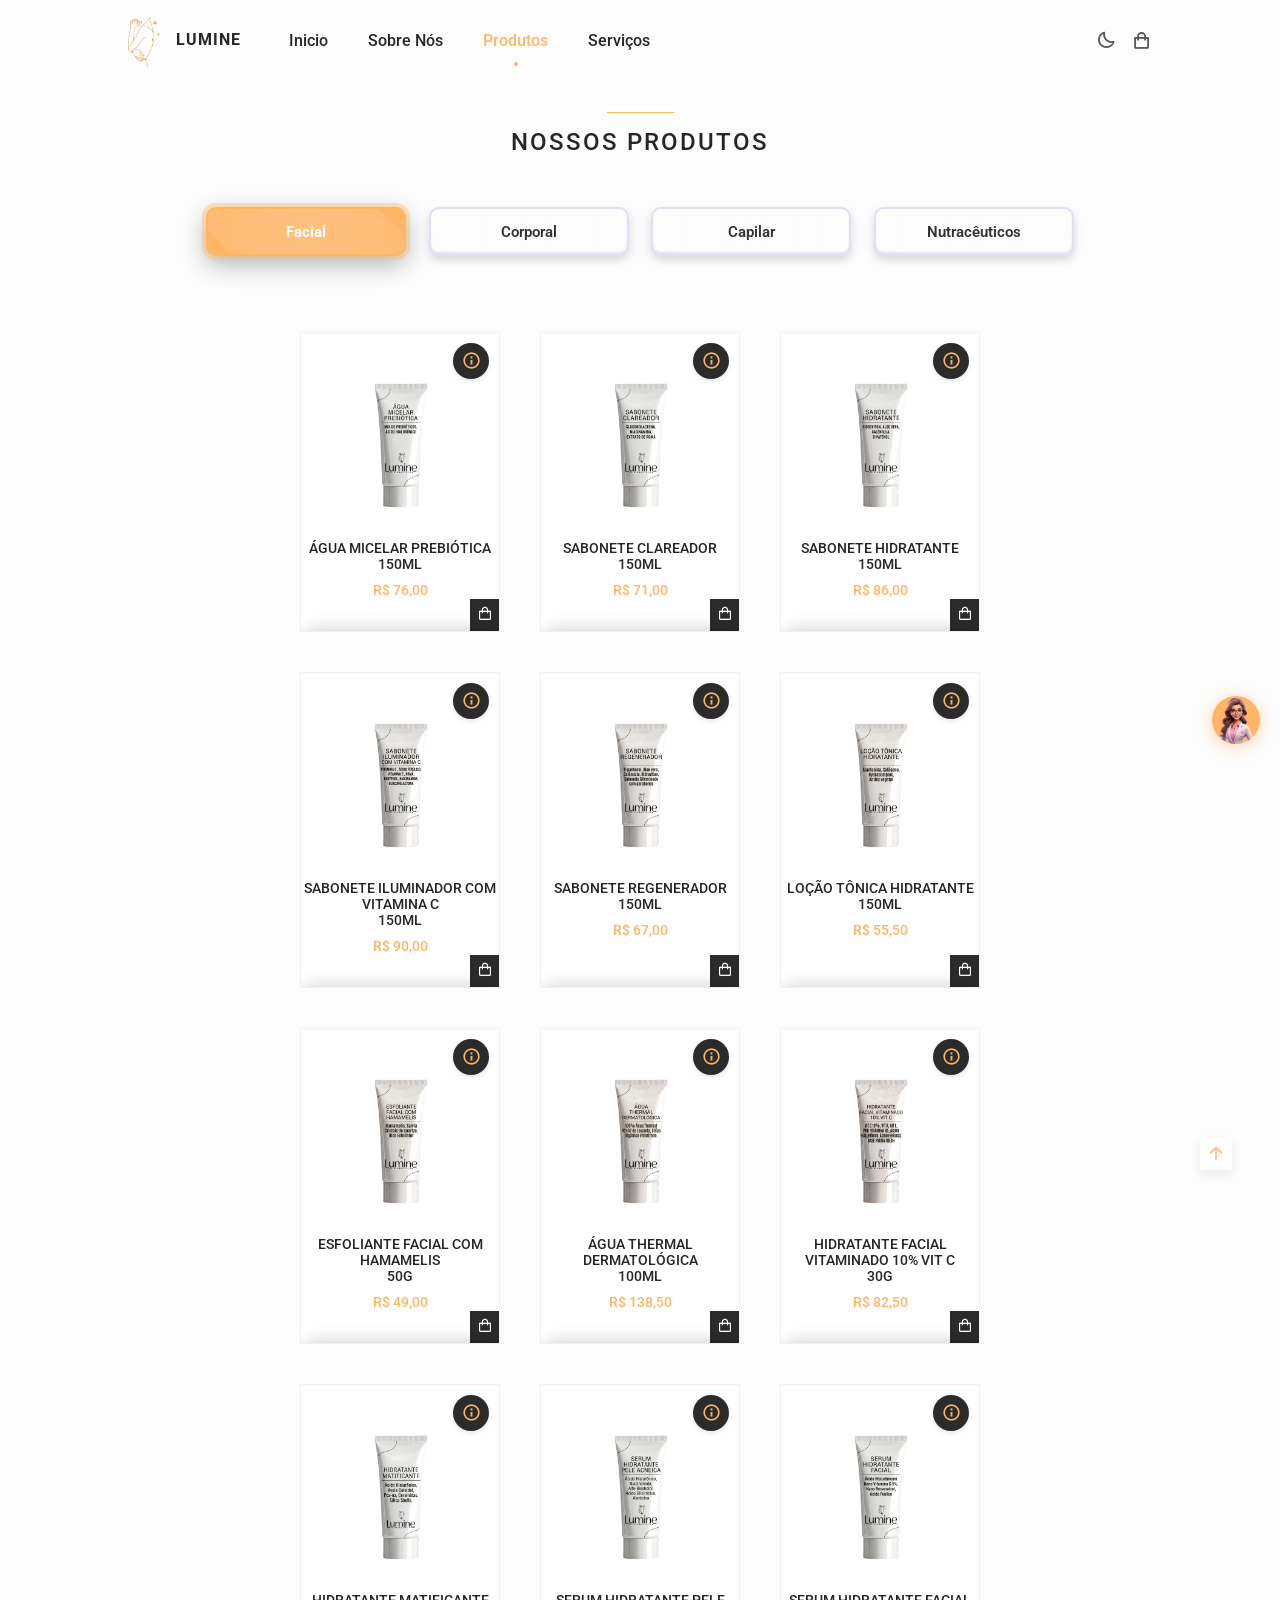
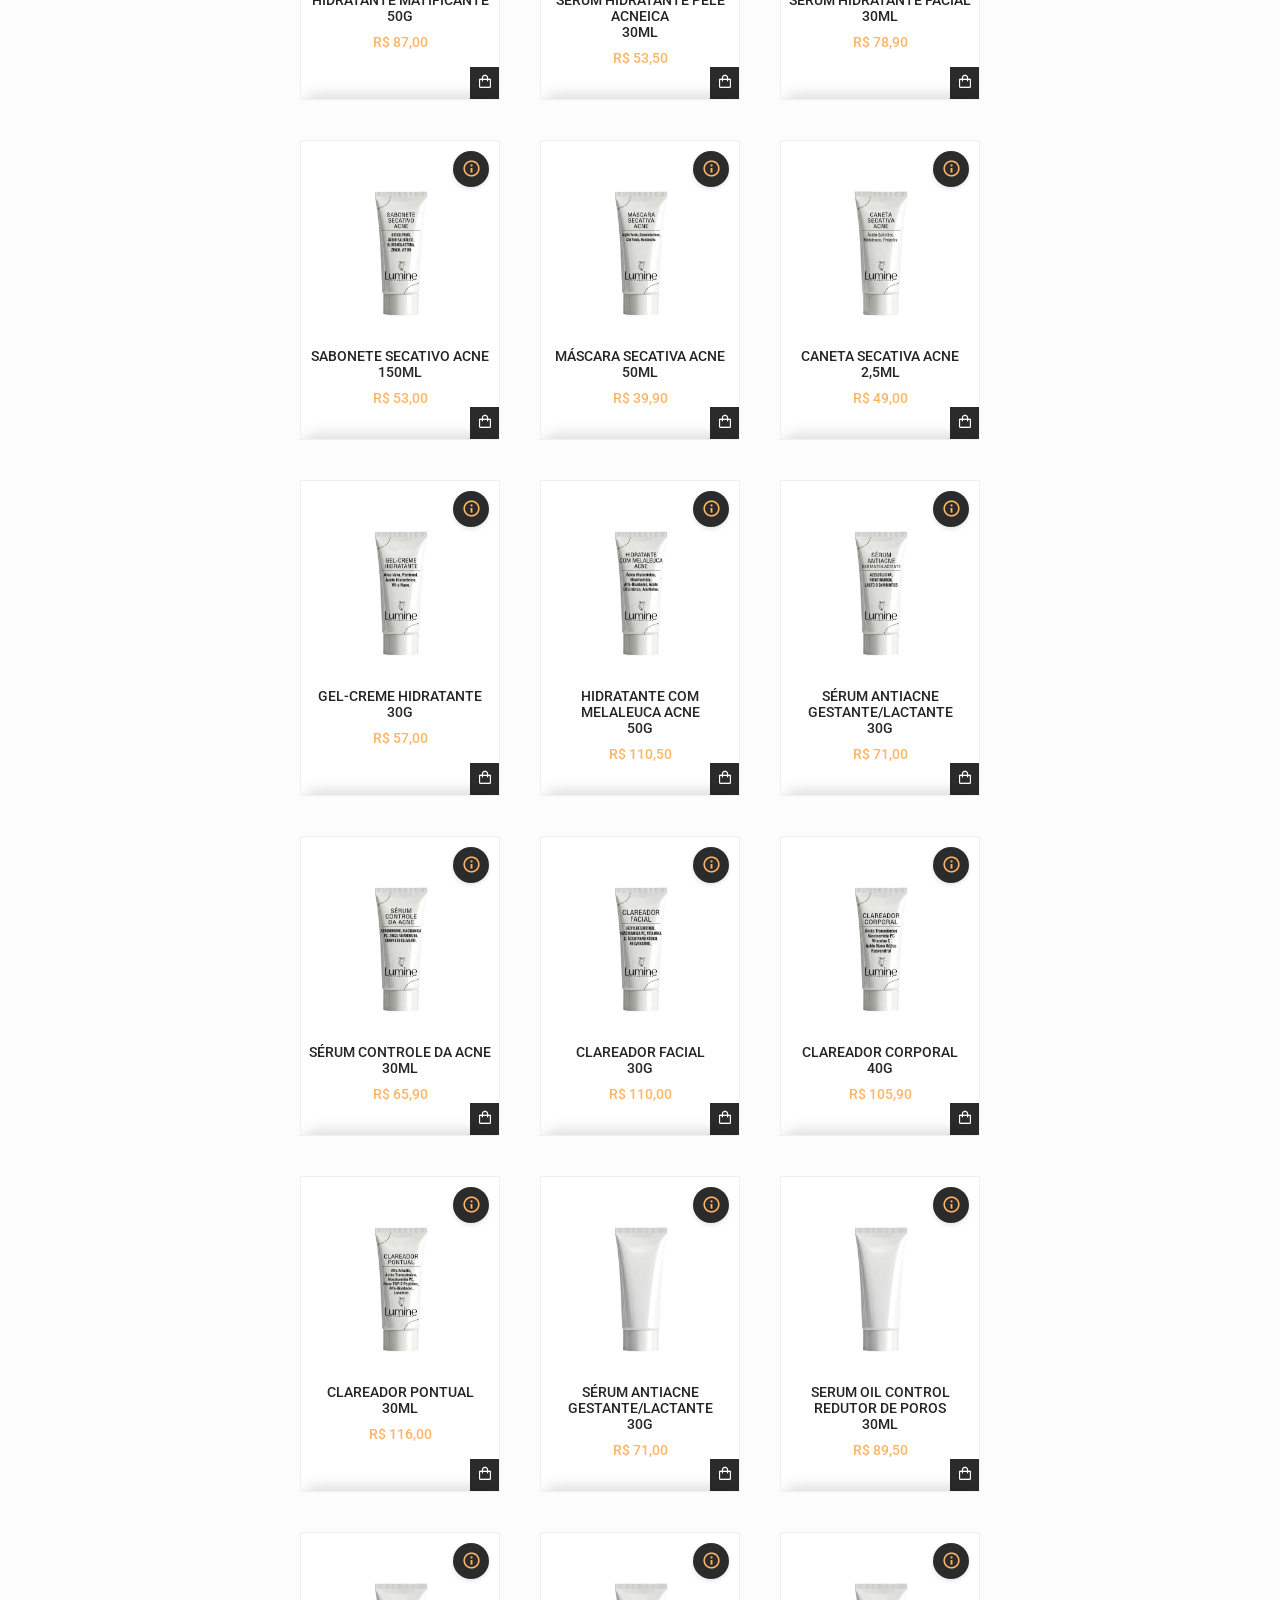
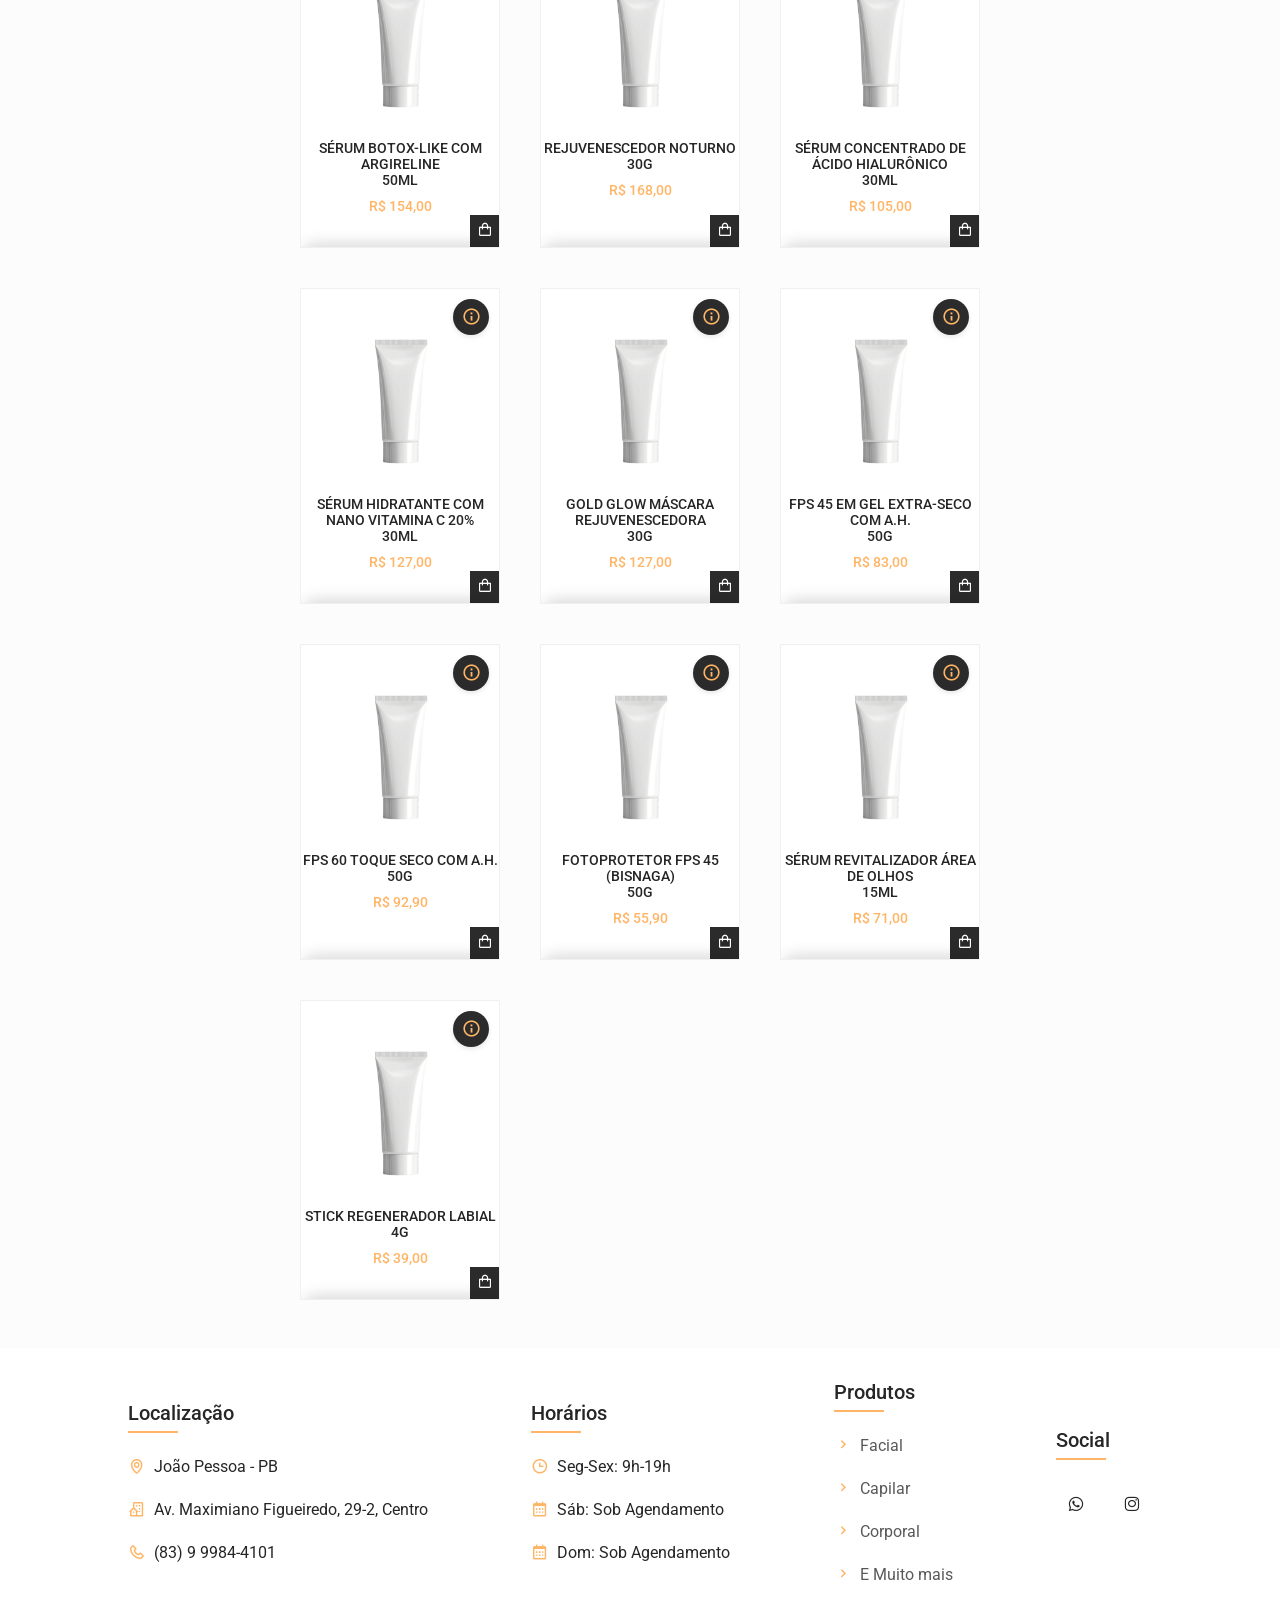
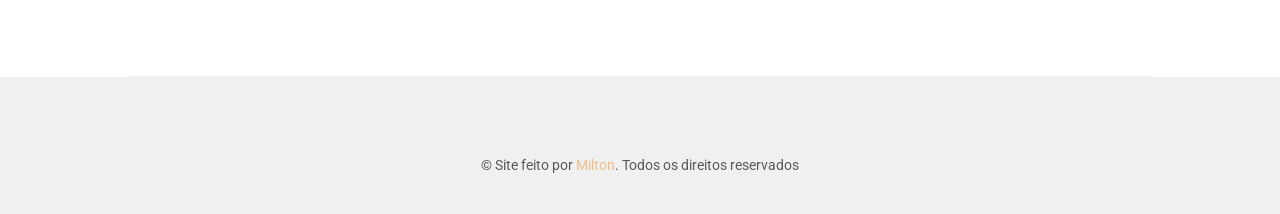
==== commit 5ca496e9: "mais atualizações de fotos de produtos" ====
--- a/produtos.html
+++ b/produtos.html
@@ -878,7 +878,7 @@
           </article>
           <article class="products__card facial" style="display: block">
             <img
-              src="assets/img/embalagem_1.png"
+              src="assets/img/SÉRUM CONTROLE DA ACNE.png"
               alt="Leave-in Elseve 6 em 1 "
               class="products__img"
             />
@@ -905,7 +905,7 @@
           </article>
           <article class="products__card facial" style="display: block">
             <img
-              src="assets/img/embalagem_1.png"
+              src="assets/img/CLAREADOR FACIAL.png"
               alt="Leave-in Elseve 6 em 1 "
               class="products__img"
             />
@@ -932,7 +932,7 @@
           </article>
           <article class="products__card facial" style="display: block">
             <img
-              src="assets/img/embalagem_1.png"
+              src="assets/img/CLAREADOR CORPORAL.png"
               alt="Leave-in Elseve 6 em 1 "
               class="products__img"
             />
@@ -959,7 +959,7 @@
           </article>
           <article class="products__card facial" style="display: block">
             <img
-              src="assets/img/embalagem_1.png"
+              src="assets/img/CLAREADOR PONTUAL.png"
               alt="Leave-in Elseve 6 em 1 "
               class="products__img"
             />
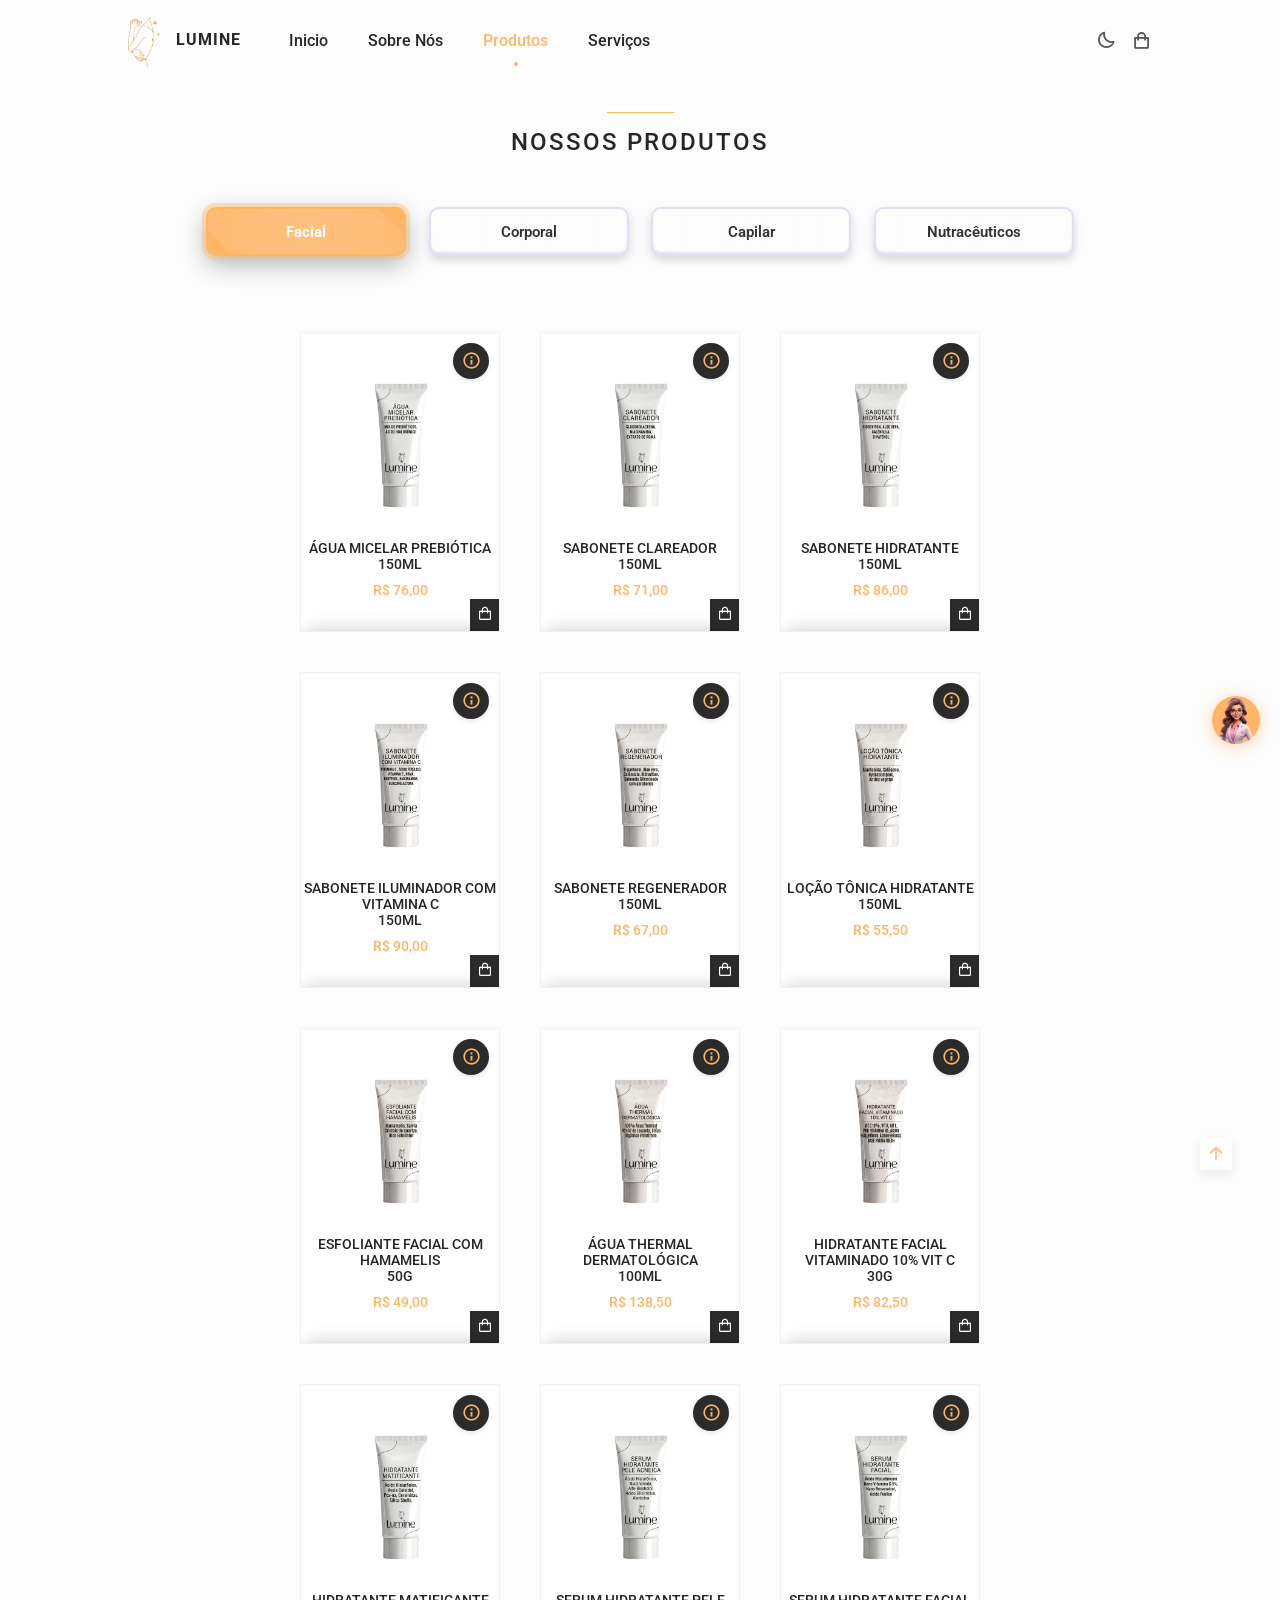
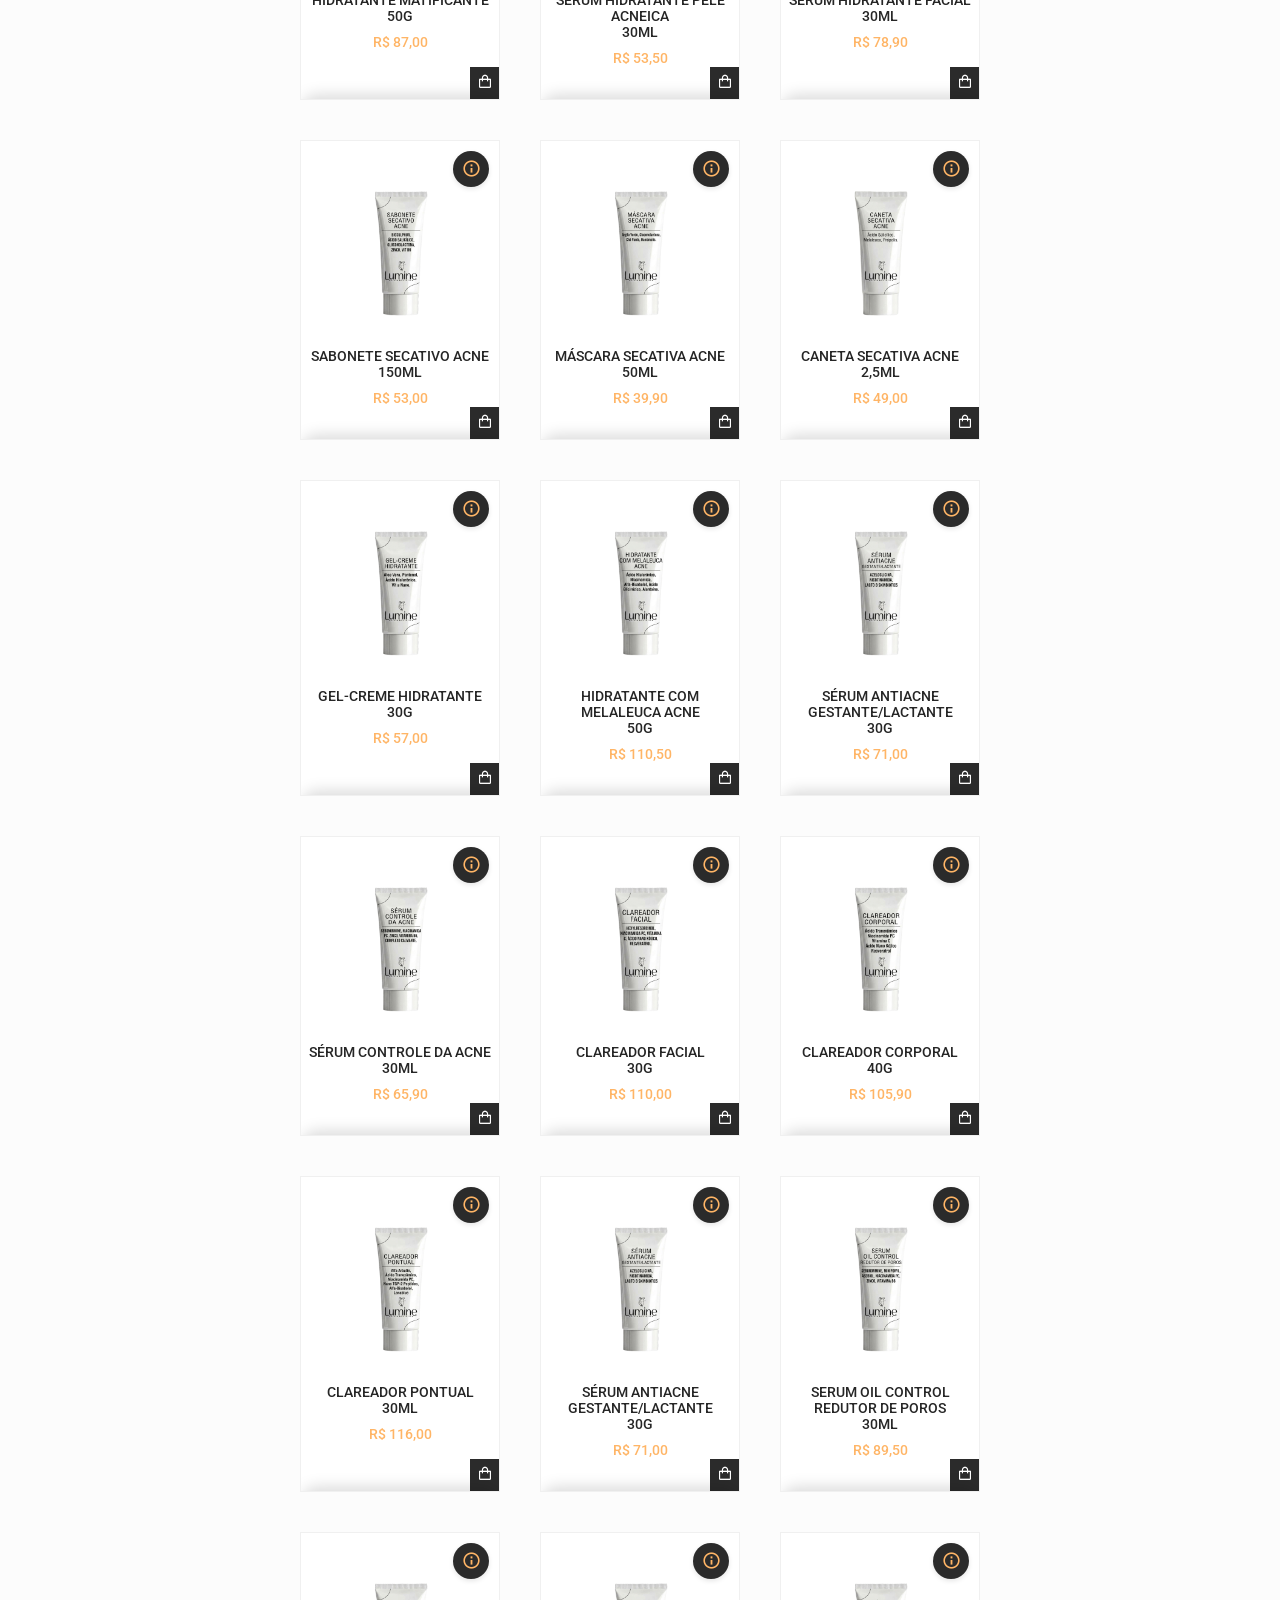
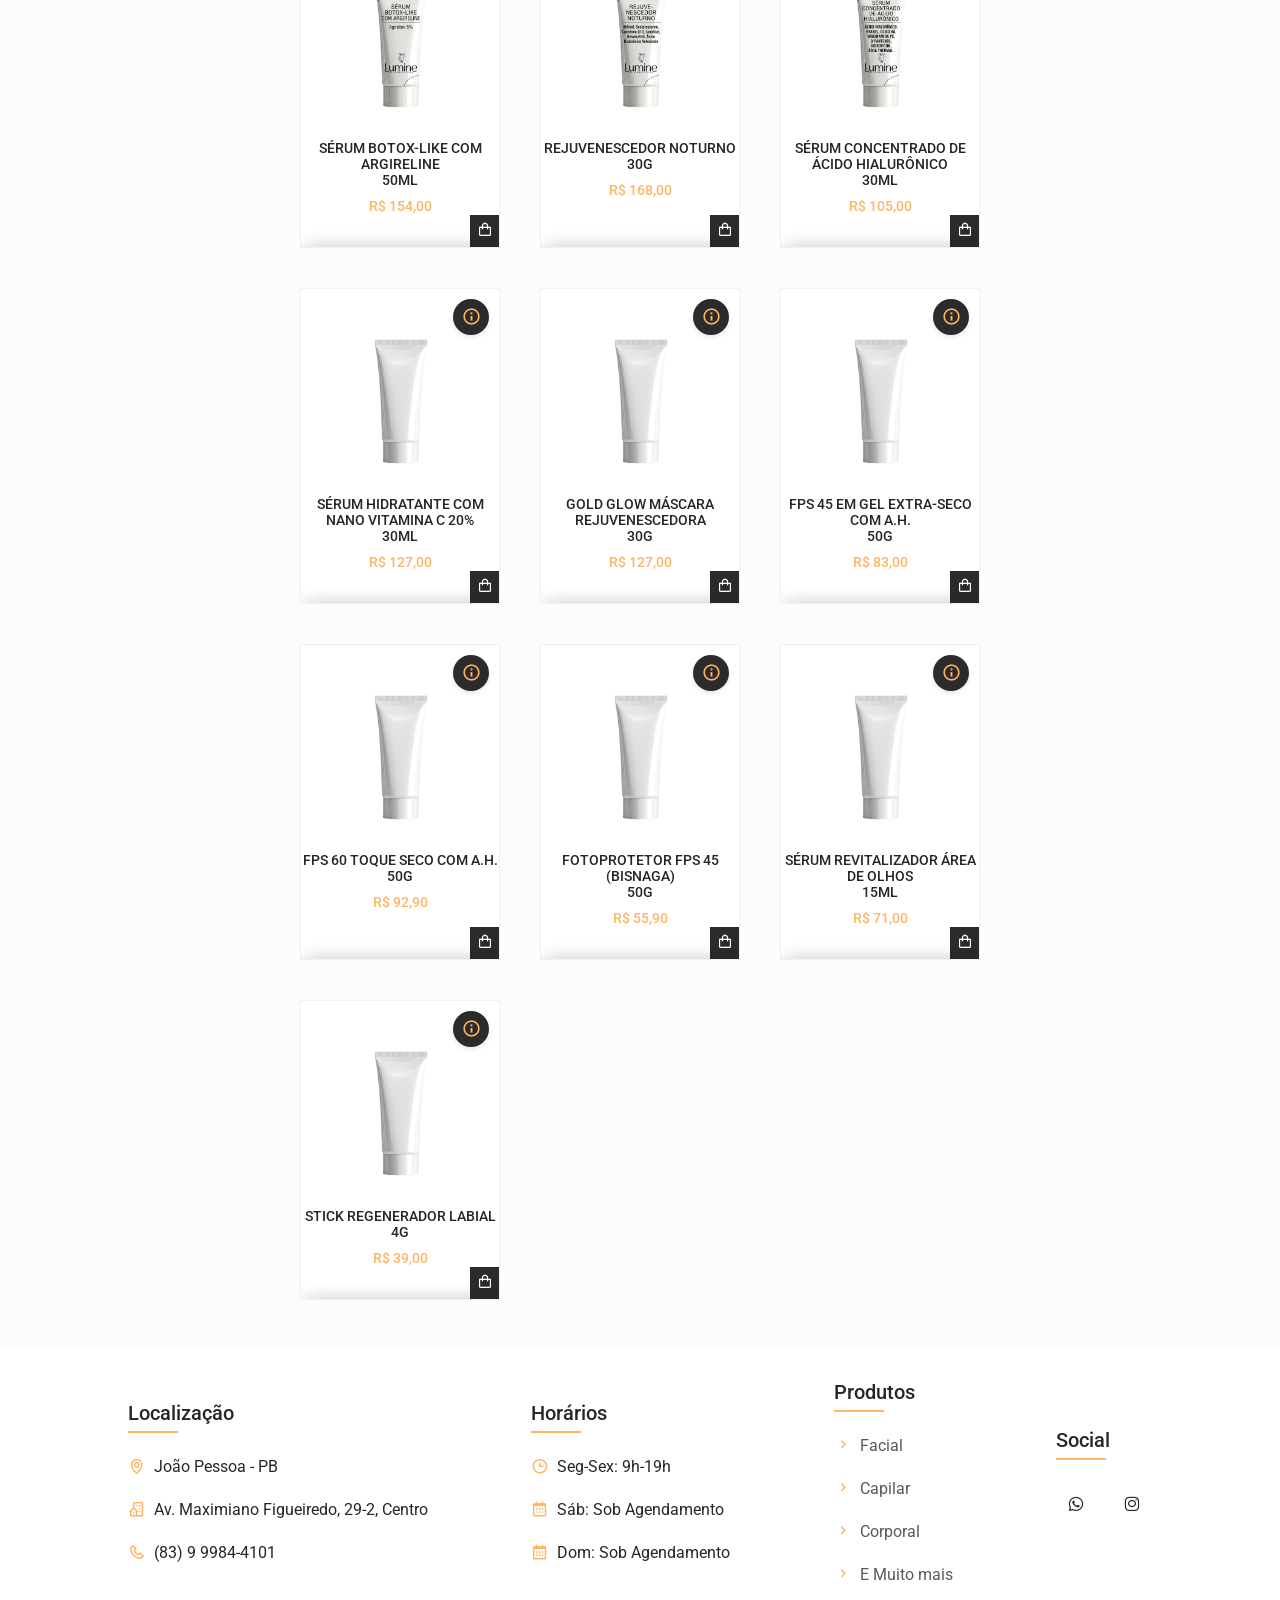
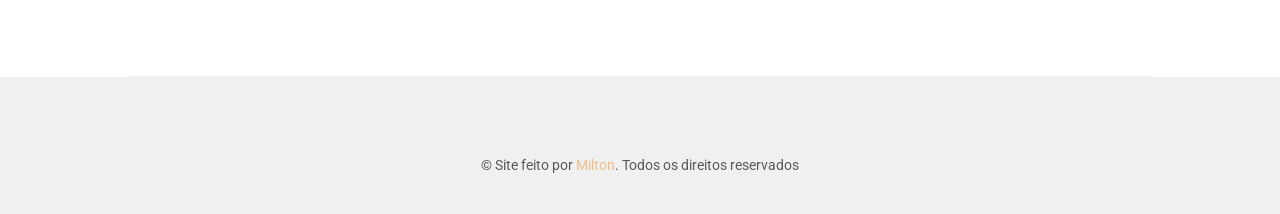
==== commit 83fadf33: "atualizando mais rotulos para os produtos" ====
--- a/produtos.html
+++ b/produtos.html
@@ -986,7 +986,7 @@
           </article>
           <article class="products__card facial" style="display: block">
             <img
-              src="assets/img/embalagem_1.png"
+              src="assets/img/SÉRUM ANTIACNE GESTANTELACTANTE.png"
               alt="Leave-in Elseve 6 em 1 "
               class="products__img"
             />
@@ -1012,7 +1012,7 @@
           </article>
           <article class="products__card facial" style="display: block">
             <img
-              src="assets/img/embalagem_1.png"
+              src="assets/img/SERUM OIL CONTROL REDUTOR DE POROS.png"
               alt="Leave-in Elseve 6 em 1 "
               class="products__img"
             />
@@ -1039,7 +1039,7 @@
           </article>
           <article class="products__card facial" style="display: block">
             <img
-              src="assets/img/embalagem_1.png"
+              src="assets/img/SÉRUM BOTOX-LIKE COM ARGIRELINE.png"
               alt="Leave-in Elseve 6 em 1 "
               class="products__img"
             />
@@ -1065,7 +1065,7 @@
           </article>
           <article class="products__card facial" style="display: block">
             <img
-              src="assets/img/embalagem_1.png"
+              src="assets/img/REJUVENESCEDOR NOTURNO.png"
               alt="Leave-in Elseve 6 em 1 "
               class="products__img"
             />
@@ -1092,7 +1092,7 @@
           </article>
           <article class="products__card facial" style="display: block">
             <img
-              src="assets/img/embalagem_1.png"
+              src="assets/img/SÉRUM CONCENTRADO DE ÁCIDO HIALURÔNICO.png"
               alt="Leave-in Elseve 6 em 1 "
               class="products__img"
             />
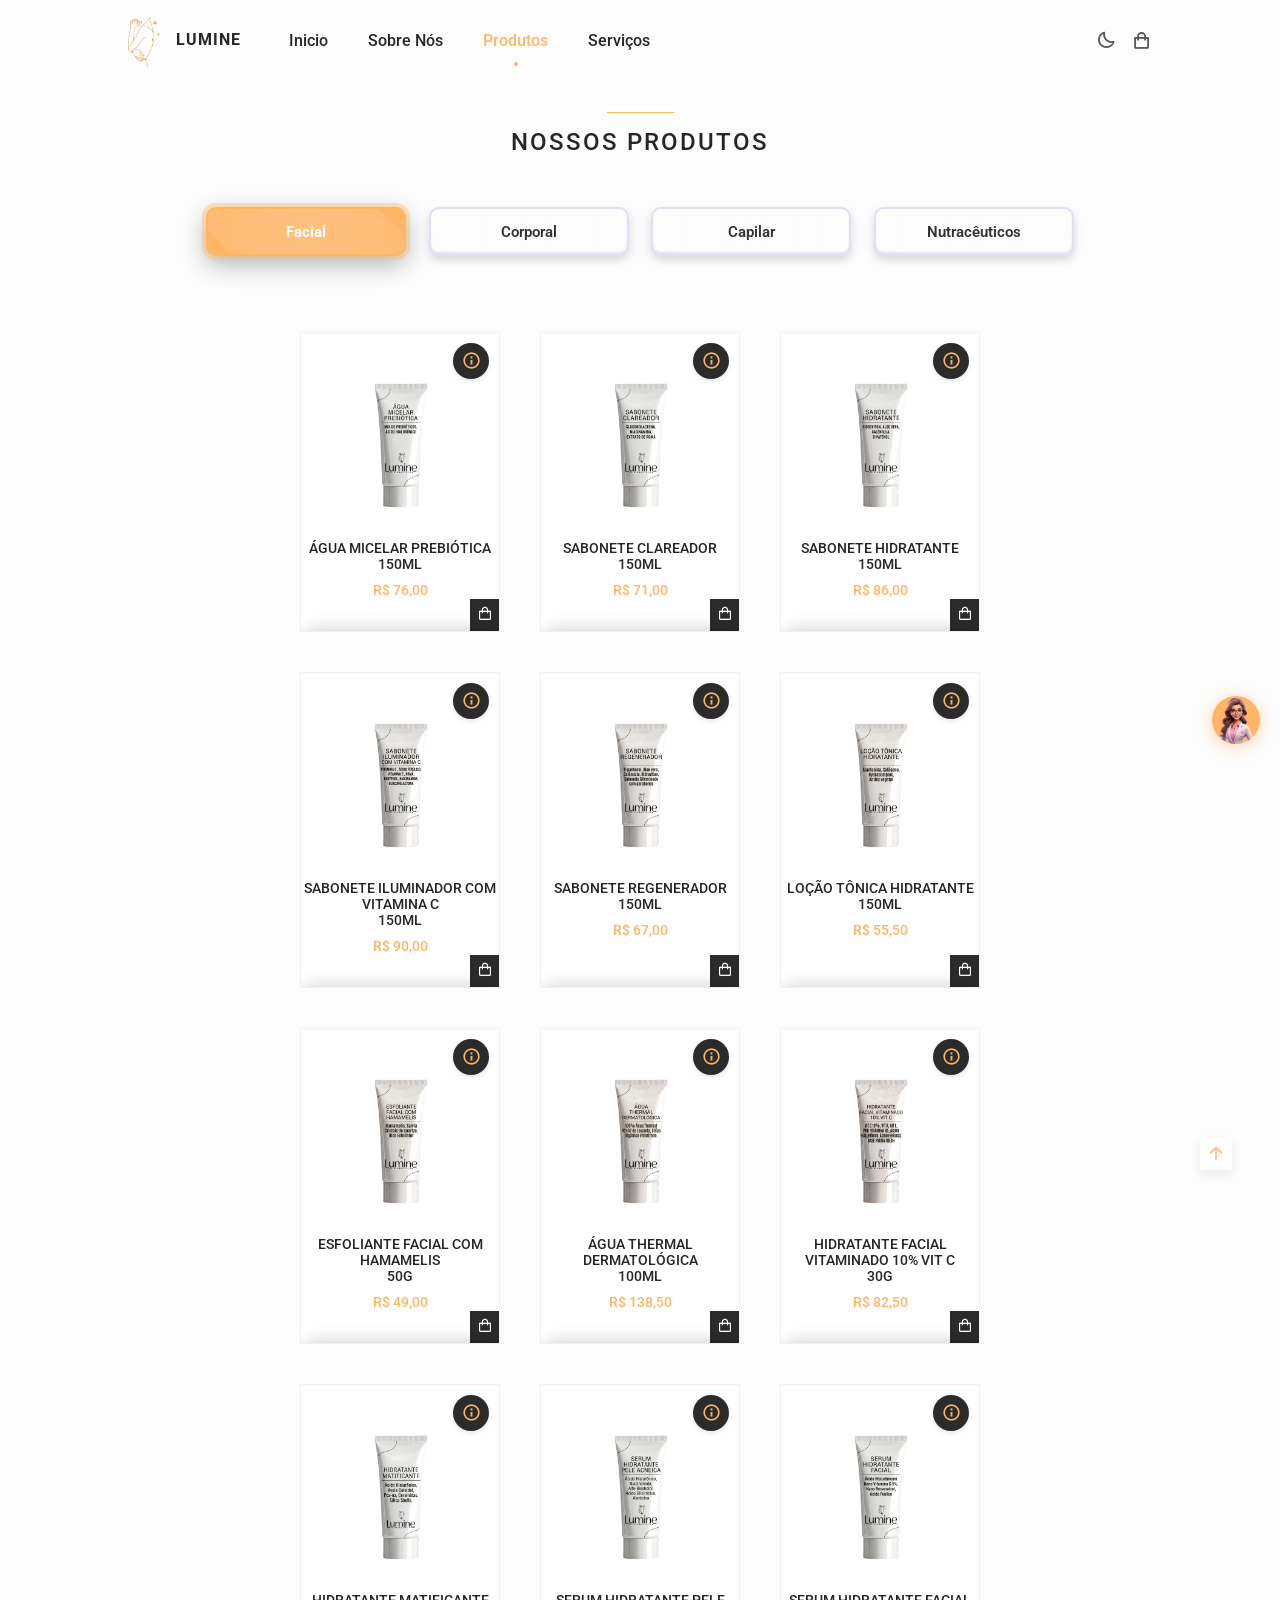
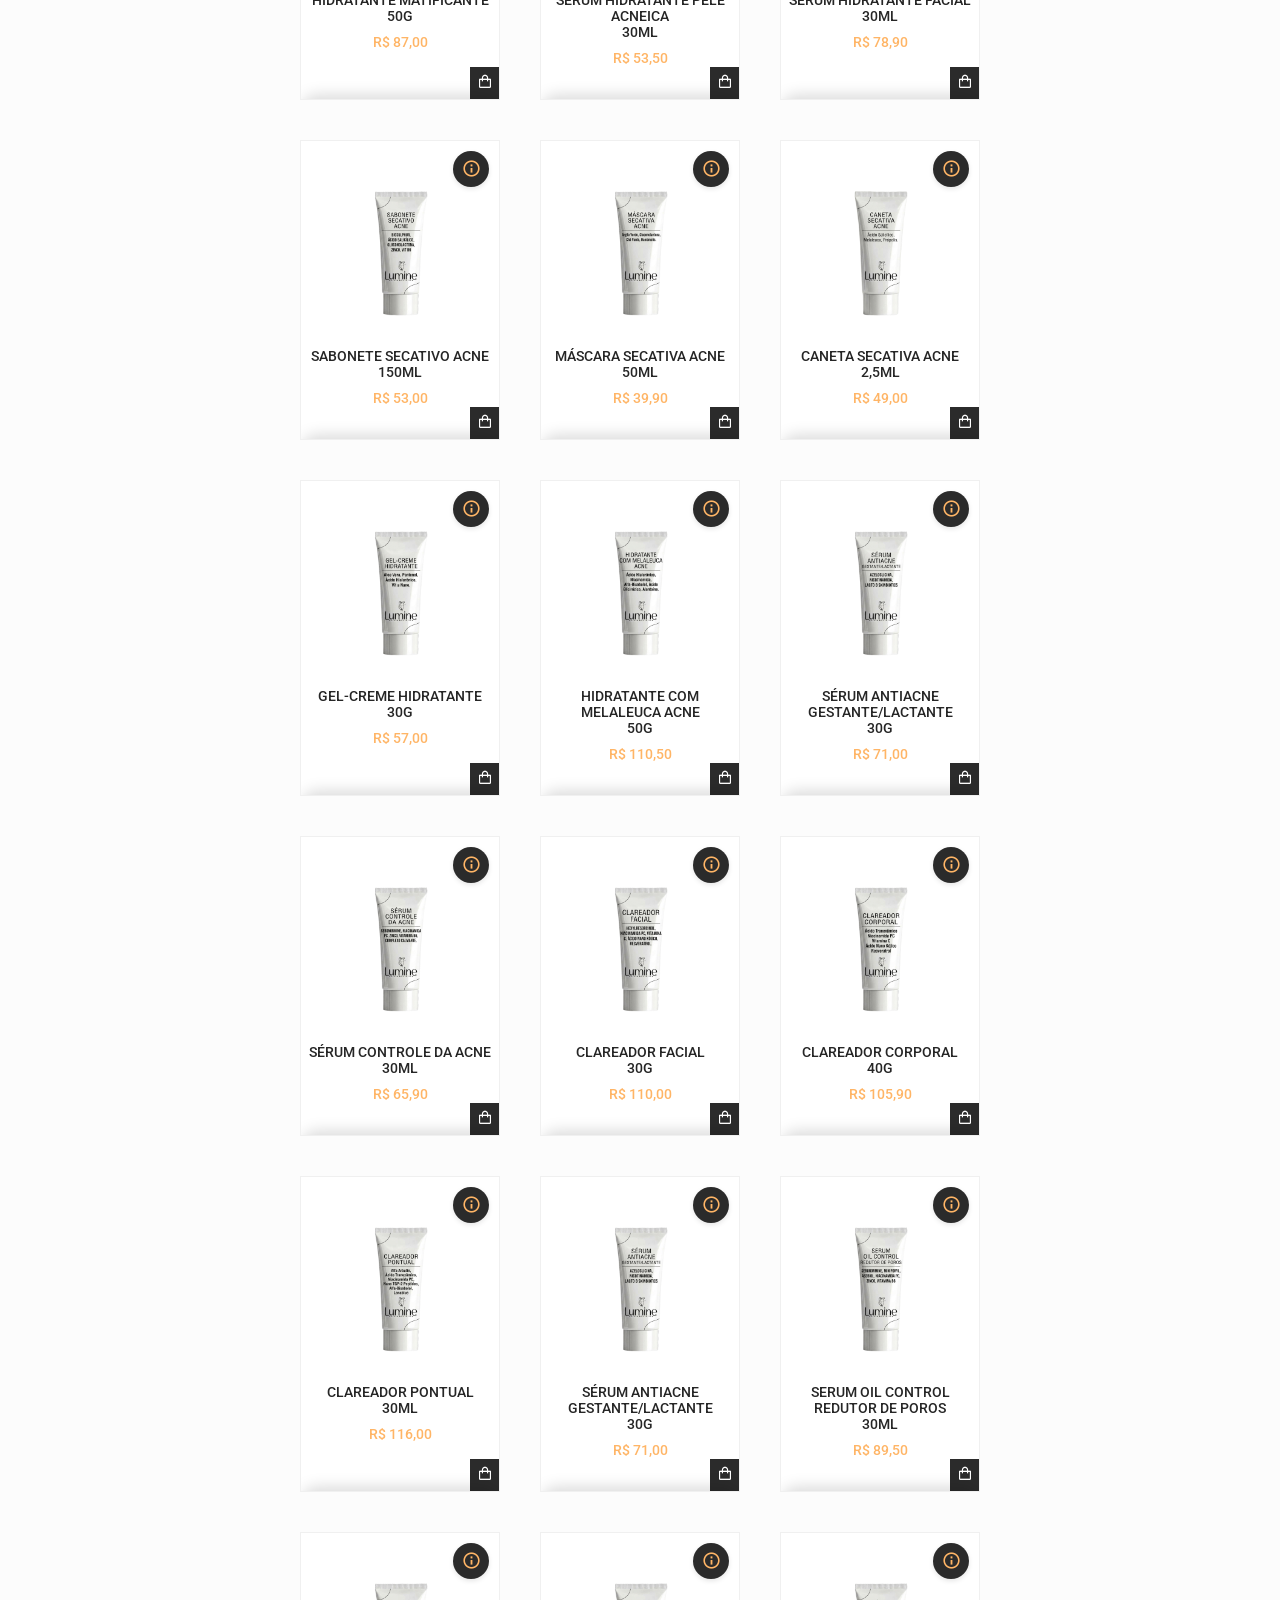
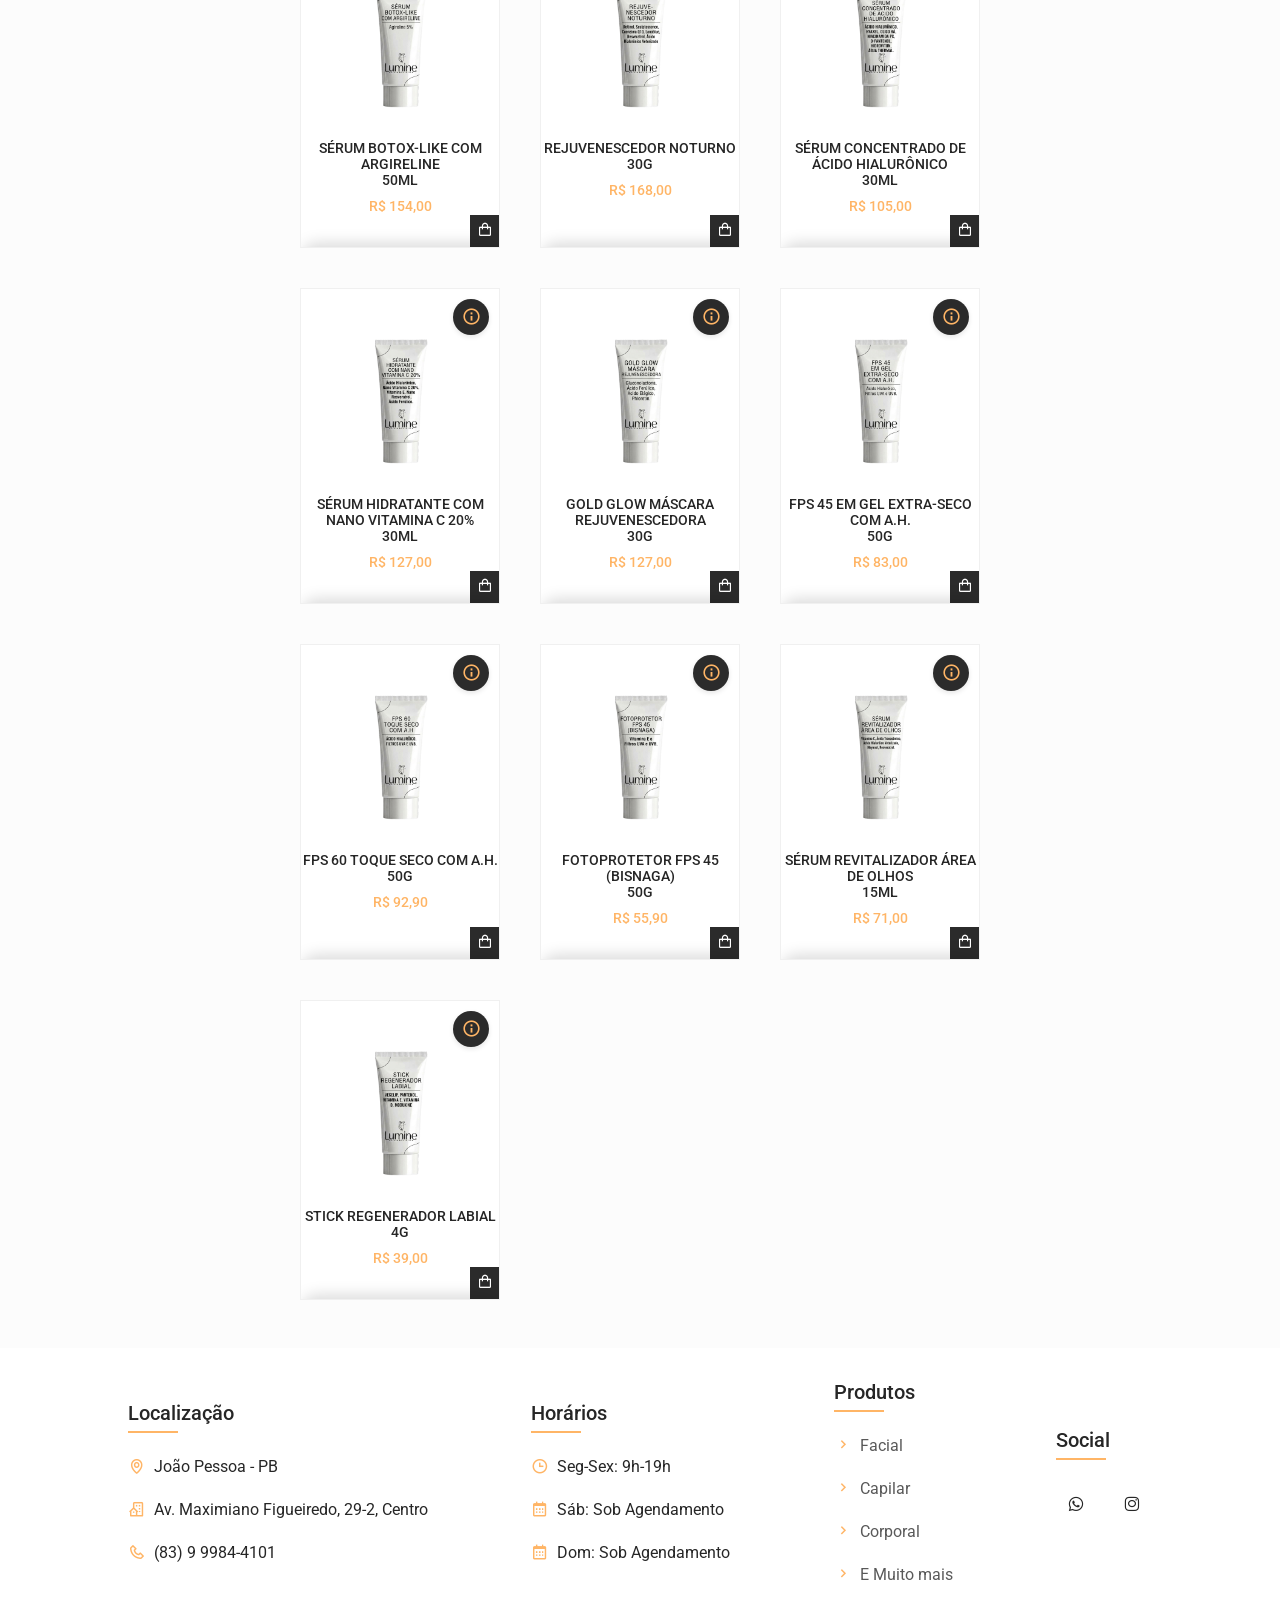
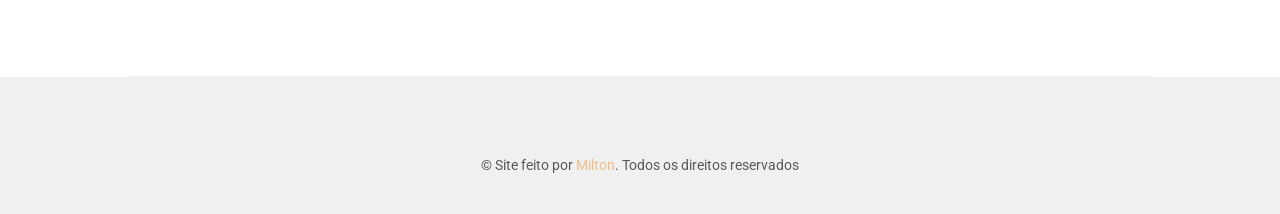
==== commit 0ad1cecc: "mais produtos atualizados" ====
--- a/produtos.html
+++ b/produtos.html
@@ -1119,7 +1119,7 @@
           </article>
           <article class="products__card facial" style="display: block">
             <img
-              src="assets/img/embalagem_1.png"
+              src="assets/img/serum20.png"
               alt="Leave-in Elseve 6 em 1 "
               class="products__img"
             />
@@ -1146,7 +1146,7 @@
           </article>
           <article class="products__card facial" style="display: block">
             <img
-              src="assets/img/embalagem_1.png"
+              src="assets/img/GOLD GLOW MÁSCARA REJUVENESCEDORA.png"
               alt="Leave-in Elseve 6 em 1 "
               class="products__img"
             />
@@ -1172,7 +1172,7 @@
           </article>
           <article class="products__card facial" style="display: block">
             <img
-              src="assets/img/embalagem_1.png"
+              src="assets/img/FPS 45 EM GEL EXTRA-SECO COM A.H..png"
               alt="Leave-in Elseve 6 em 1 "
               class="products__img"
             />
@@ -1198,7 +1198,7 @@
           </article>
           <article class="products__card facial" style="display: block">
             <img
-              src="assets/img/embalagem_1.png"
+              src="assets/img/FPS 60 TOQUE SECO COM A.H.png"
               alt="Leave-in Elseve 6 em 1 "
               class="products__img"
             />
@@ -1224,7 +1224,7 @@
           </article>
           <article class="products__card facial" style="display: block">
             <img
-              src="assets/img/embalagem_1.png"
+              src="assets/img/FOTOPROTETOR FPS 45 (BISNAGA).png"
               alt="Leave-in Elseve 6 em 1 "
               class="products__img"
             />
@@ -1250,7 +1250,7 @@
           </article>
           <article class="products__card facial" style="display: block">
             <img
-              src="assets/img/embalagem_1.png"
+              src="assets/img/SÉRUM REVITALIZADOR ÁREA DE OLHOS.png"
               alt="Leave-in Elseve 6 em 1 "
               class="products__img"
             />
@@ -1277,7 +1277,7 @@
           </article>
           <article class="products__card facial" style="display: block">
             <img
-              src="assets/img/embalagem_1.png"
+              src="assets/img/STICK REGENERADOR LABIAL.png"
               alt="Leave-in Elseve 6 em 1 "
               class="products__img"
             />
